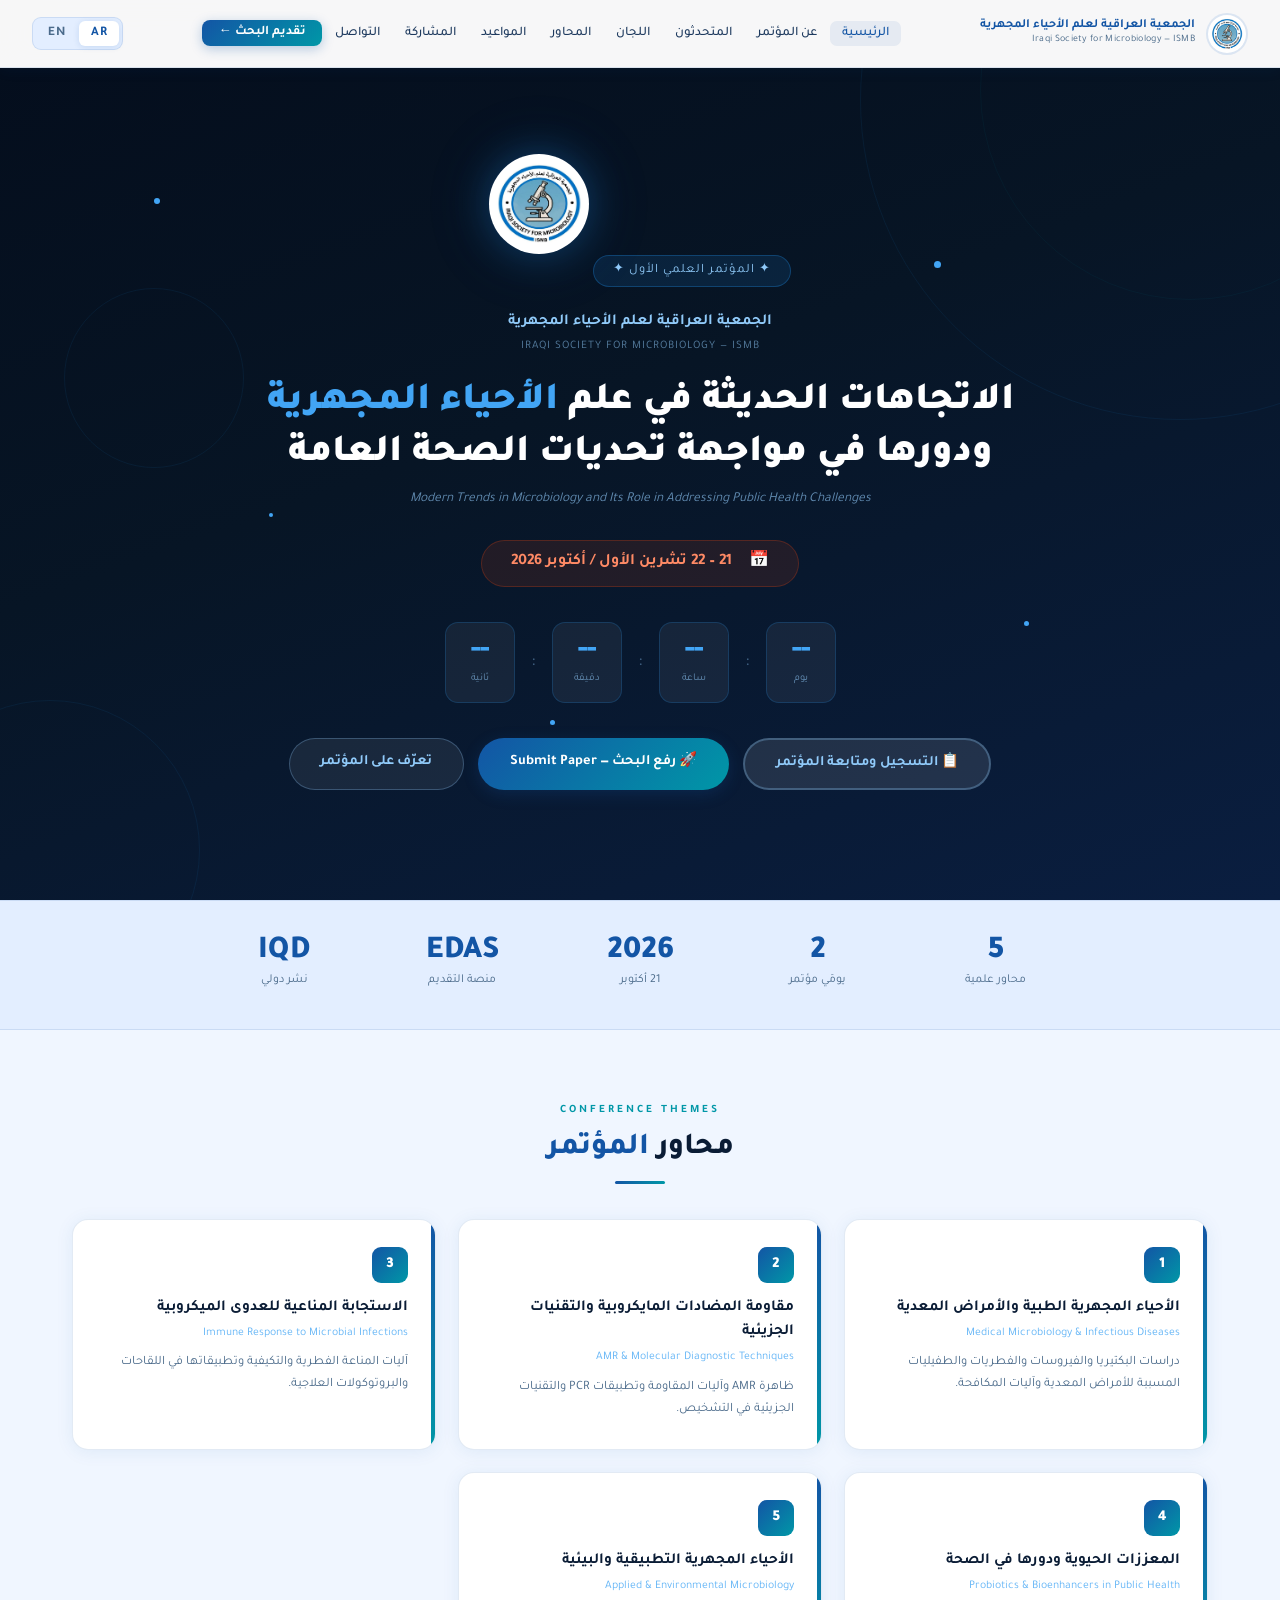
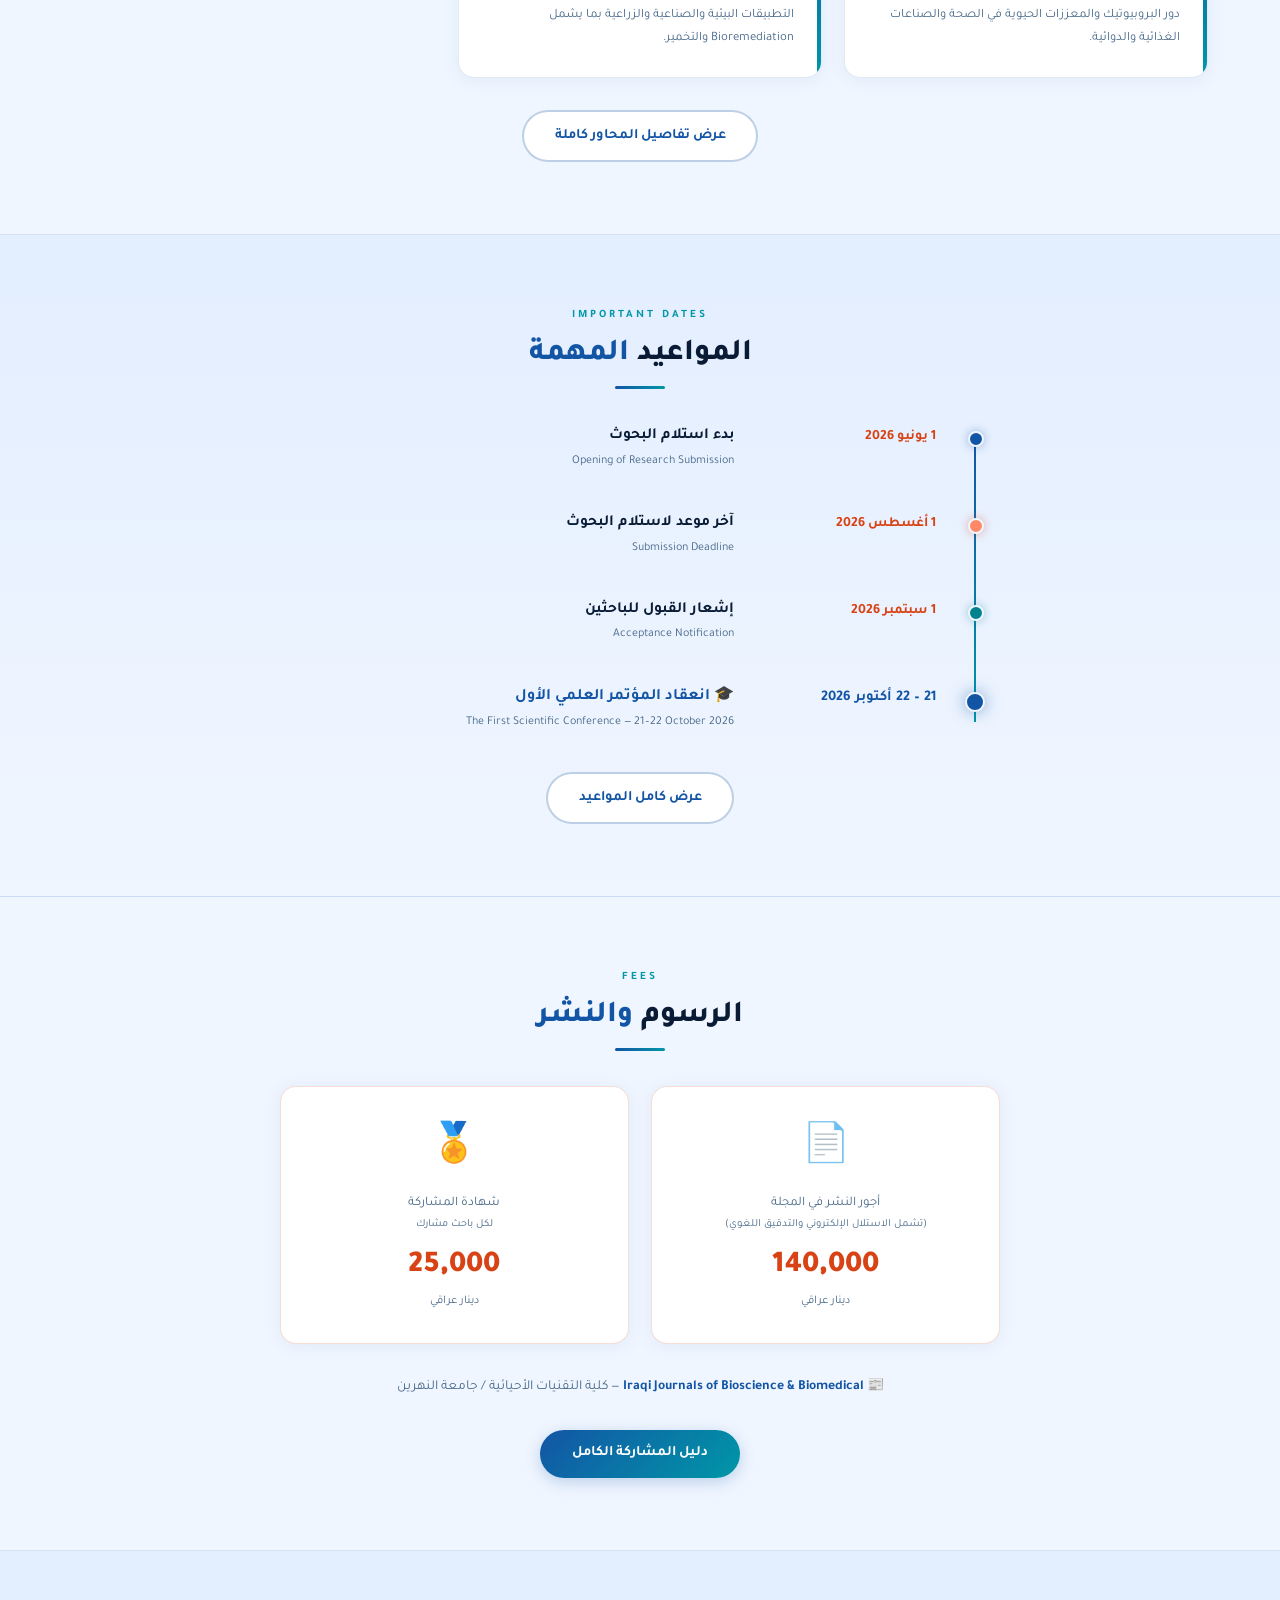
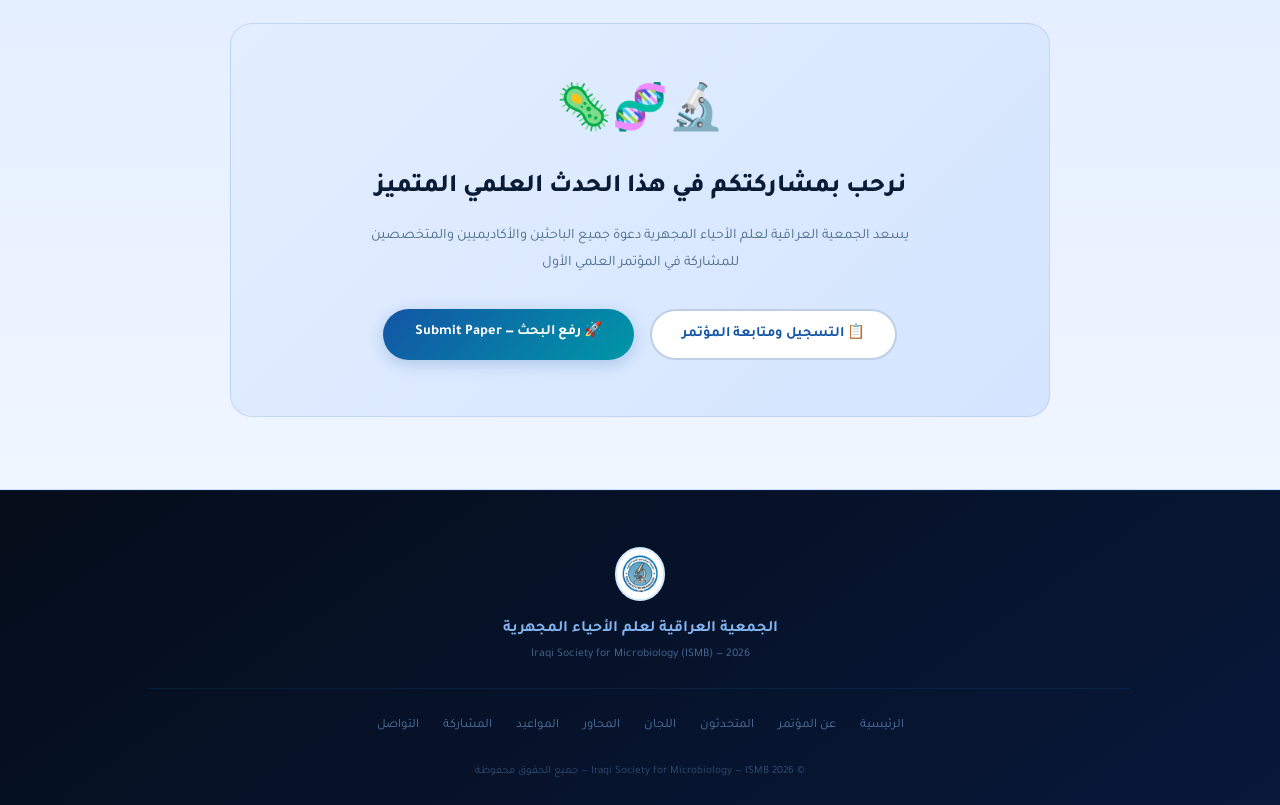
==== index.html @ 81431f64 "Add files via upload" ====
<!DOCTYPE html>
<html dir="rtl" lang="ar">
<head>
<meta charset="UTF-8"><meta name="viewport" content="width=device-width,initial-scale=1.0">
<title><span data-lang="ar">الرئيسية</span><span data-lang="en">Home</span> — ISMB 2026</title>
<link rel="stylesheet" href="assets/styles.css"><style>
.hero{min-height:100vh;position:relative;display:flex;align-items:center;justify-content:center;overflow:hidden;background:linear-gradient(160deg,#040d1c 0%,#071525 45%,#0a1e40 100%);}
.hring{position:absolute;border-radius:50%;border:1px solid rgba(33,150,243,.08);}
.hr1{width:640px;height:640px;top:-220px;right:-220px;}
.hr2{width:420px;height:420px;top:-120px;right:-120px;border-color:rgba(0,151,167,.06);}
.hr3{width:300px;height:300px;bottom:-100px;left:-100px;}
.hr4{width:180px;height:180px;top:32%;left:5%;}
.dp{position:absolute;border-radius:50%;background:#42A5F5;animation:dp 5s ease-in-out infinite;}
@keyframes dp{0%,100%{opacity:.15;transform:scale(1);}50%{opacity:.4;transform:scale(1.5);}}
@keyframes fu{from{opacity:0;transform:translateY(20px);}to{opacity:1;transform:translateY(0);}}
.hc{position:relative;z-index:2;max-width:820px;width:100%;padding:108px 2rem 4rem;text-align:center;}
.hbadge{display:inline-block;background:rgba(33,150,243,.12);border:1px solid rgba(33,150,243,.28);padding:.32rem 1.2rem;border-radius:50px;font-size:.8rem;color:#90CAF9;margin-bottom:1.4rem;animation:fu .8s ease both;letter-spacing:1px;}
.hlogo{width:100px;height:100px;margin:0 auto 1.1rem;border-radius:50%;background:#fff;padding:6px;box-shadow:0 0 40px rgba(33,150,243,.3),0 0 80px rgba(33,150,243,.1);animation:fu .8s ease .1s both;}
.horg{font-size:.96rem;color:#90CAF9;font-weight:600;margin-bottom:.2rem;animation:fu .8s ease .2s both;}
.horg2{font-size:.72rem;color:rgba(144,202,249,.55);letter-spacing:1px;margin-bottom:1.3rem;animation:fu .8s ease .25s both;}
.hslogan{font-size:clamp(1.5rem,3.2vw,2.4rem);font-weight:900;color:#fff;line-height:1.35;margin-bottom:.55rem;animation:fu .8s ease .3s both;}
.hslogan em{color:#42A5F5;font-style:normal;}
.hsloganen{font-size:.85rem;color:rgba(144,202,249,.65);font-style:italic;margin-bottom:1.8rem;animation:fu .8s ease .35s both;}
.hdate{display:inline-flex;align-items:center;gap:9px;background:rgba(216,67,21,.12);border:1px solid rgba(216,67,21,.28);padding:.6rem 1.8rem;border-radius:50px;font-size:1rem;font-weight:700;color:#ff8a65;margin-bottom:2.2rem;animation:fu .8s ease .4s both;}
.cds{display:flex;justify-content:center;gap:1rem;margin-bottom:2.2rem;animation:fu .8s ease .44s both;flex-wrap:wrap;}
.cb{background:rgba(255,255,255,.06);border:1px solid rgba(33,150,243,.2);border-radius:13px;padding:.9rem 1.3rem;min-width:70px;text-align:center;backdrop-filter:blur(8px);}
.cn{font-size:1.9rem;font-weight:900;color:#42A5F5;display:block;line-height:1;}
.cl{font-size:.65rem;color:rgba(144,202,249,.65);display:block;margin-top:3px;}
.csep{display:flex;align-items:center;color:rgba(144,202,249,.4);font-size:1.3rem;padding-top:.1rem;}
.hbtns{display:flex;gap:.9rem;justify-content:center;flex-wrap:wrap;animation:fu .8s ease .5s both;}
.btn-ghost{background:rgba(255,255,255,.07);color:#90CAF9;padding:.78rem 1.9rem;border-radius:50px;border:1.5px solid rgba(144,202,249,.28);text-decoration:none;font-weight:700;font-size:.9rem;transition:all .3s;font-family:"Tajawal",sans-serif;}
.btn-ghost:hover{background:rgba(255,255,255,.13);border-color:#90CAF9;}

.stats-bar{background:var(--bg2);border-top:1.5px solid var(--border);border-bottom:1.5px solid var(--border);padding:2.2rem 2rem;}
.stats-inner{max-width:860px;margin:0 auto;display:grid;grid-template-columns:repeat(auto-fit,minmax(130px,1fr));gap:1.8rem;text-align:center;}
.sn{font-size:2rem;font-weight:900;color:var(--blue);display:block;line-height:1;}
.sl{font-size:.76rem;color:var(--muted);margin-top:.2rem;}

.thcard{background:var(--card);border:1.5px solid var(--border);border-radius:16px;padding:1.7rem;box-shadow:var(--shadow);transition:all .28s;position:relative;overflow:hidden;}
.thcard::before{content:"";position:absolute;top:0;right:0;width:4px;height:100%;background:linear-gradient(180deg,var(--blue),var(--cyan));}
.thcard:hover{transform:translateY(-4px);box-shadow:var(--shadow-h);}
.thnum{width:36px;height:36px;background:linear-gradient(135deg,var(--blue),var(--cyan));border-radius:9px;display:flex;align-items:center;justify-content:center;font-weight:900;color:#fff;font-size:.95rem;margin-bottom:.8rem;}
.thar{font-size:.96rem;font-weight:700;color:var(--text);margin-bottom:.22rem;}
.then{font-size:.73rem;color:var(--sky2);margin-bottom:.6rem;}
.thdesc{font-size:.8rem;color:var(--muted);line-height:1.75;}

.fee-c{background:var(--card);border:1.5px solid rgba(216,67,21,.18);border-radius:16px;padding:2rem;text-align:center;box-shadow:var(--shadow);transition:all .28s;}
.fee-c:hover{transform:translateY(-4px);border-color:var(--goldl);box-shadow:var(--shadow-h);}
.fi{font-size:2.4rem;margin-bottom:.8rem;}
.ft{font-size:.82rem;color:var(--muted);margin-bottom:.5rem;line-height:1.6;}
.fa{font-size:1.9rem;font-weight:900;color:var(--gold);}
.fc{font-size:.73rem;color:var(--muted);}

.cta-box{background:linear-gradient(135deg,var(--bg2),var(--bg3));border:1.5px solid rgba(19,85,165,.14);border-radius:22px;padding:3.5rem 2rem;text-align:center;max-width:820px;margin:0 auto;}
</style>
</head>
<body>
<nav>
  <a href="index.html" class="nav-brand"><img src="assets/logo.png" alt="ISMB">
    <div class="nav-brand-text">
      <div class="t1"><span data-lang="ar">الجمعية العراقية لعلم الأحياء المجهرية</span><span data-lang="en">Iraqi Society for Microbiology</span></div>
      <div class="t2">Iraqi Society for Microbiology — ISMB</div>
    </div>
  </a>
  <ul class="nav-links"><li><a href="index.html" class="active"><span data-lang="ar">الرئيسية</span><span data-lang="en">Home</span></a></li><li><a href="about.html"><span data-lang="ar">عن المؤتمر</span><span data-lang="en">About</span></a></li><li><a href="speakers.html"><span data-lang="ar">المتحدثون</span><span data-lang="en">Speakers</span></a></li><li><a href="committees.html"><span data-lang="ar">اللجان</span><span data-lang="en">Committees</span></a></li><li><a href="themes.html"><span data-lang="ar">المحاور</span><span data-lang="en">Themes</span></a></li><li><a href="dates.html"><span data-lang="ar">المواعيد</span><span data-lang="en">Dates</span></a></li><li><a href="participation.html"><span data-lang="ar">المشاركة</span><span data-lang="en">Participate</span></a></li><li><a href="contact.html"><span data-lang="ar">التواصل</span><span data-lang="en">Contact</span></a></li><li><a href="https://edas.info/N35135" target="_blank" class="nav-cta"><span data-lang="ar">تقديم البحث ←</span><span data-lang="en">Submit Paper ←</span></a></li></ul>
  <div style="display:flex;align-items:center;gap:.7rem;">
    <div class="lang-toggle"><button class="lbtn" data-lang-btn="ar" onclick="setLang('ar')">AR</button><button class="lbtn" data-lang-btn="en" onclick="setLang('en')">EN</button></div>
    <div class="hamburger" onclick="toggleMenu()"><span></span><span></span><span></span></div>
  </div>
</nav>
<div class="mobile-menu" id="mM"><ul><li><a href="index.html"><span data-lang="ar">الرئيسية</span><span data-lang="en">Home</span></a></li><li><a href="about.html"><span data-lang="ar">عن المؤتمر</span><span data-lang="en">About</span></a></li><li><a href="speakers.html"><span data-lang="ar">المتحدثون</span><span data-lang="en">Speakers</span></a></li><li><a href="committees.html"><span data-lang="ar">اللجان</span><span data-lang="en">Committees</span></a></li><li><a href="themes.html"><span data-lang="ar">المحاور</span><span data-lang="en">Themes</span></a></li><li><a href="dates.html"><span data-lang="ar">المواعيد</span><span data-lang="en">Dates</span></a></li><li><a href="participation.html"><span data-lang="ar">المشاركة</span><span data-lang="en">Participate</span></a></li><li><a href="contact.html"><span data-lang="ar">التواصل</span><span data-lang="en">Contact</span></a></li><li><a href="https://edas.info/35135" target="_blank">📋 <span data-lang="ar">التسجيل</span><span data-lang="en">Registration</span></a></li><li><a href="https://edas.info/N35135" target="_blank">🚀 <span data-lang="ar">رفع البحث</span><span data-lang="en">Submit Paper</span></a></li></ul></div>
<div class="page-hero"><div class="ph-rings"><div class="ph-r1"></div><div class="ph-r2"></div></div>
  <div class="ph-content">
    <div class="ph-badge">ISMB 2026 — المؤتمر العلمي الأول</div>
    <h1><span data-lang="ar"><em>المؤتمر العلمي الأول</em></span><span data-lang="en">The <em>First Scientific Conference</em></span></h1>
    <p><span data-lang="ar">الجمعية العراقية لعلم الأحياء المجهرية • 21 – 22 أكتوبر 2026</span><span data-lang="en">Iraqi Society for Microbiology • October 21 – 22, 2026</span></p>
  </div>
</div>
<!-- custom hero override -->
<style>.page-hero{display:none!important;}</style>
<div class="hero">
  <div style="position:absolute;inset:0;pointer-events:none;">
    <div class="hring hr1"></div><div class="hring hr2"></div><div class="hring hr3"></div><div class="hring hr4"></div>
    <div class="dp" style="width:6px;height:6px;top:22%;left:12%;animation-delay:0s"></div>
    <div class="dp" style="width:4px;height:4px;top:57%;left:21%;animation-delay:1.5s"></div>
    <div class="dp" style="width:7px;height:7px;top:29%;left:73%;animation-delay:2.5s"></div>
    <div class="dp" style="width:5px;height:5px;top:69%;left:80%;animation-delay:.8s"></div>
    <div class="dp" style="width:5px;height:5px;top:80%;left:43%;animation-delay:2s"></div>
  </div>
  <div class="hc">
    <div class="hbadge">✦ <span data-lang="ar">المؤتمر العلمي الأول</span><span data-lang="en">The First Scientific Conference</span> ✦</div>
    <img src="assets/logo.png" alt="ISMB" class="hlogo">
    <div class="horg"><span data-lang="ar">الجمعية العراقية لعلم الأحياء المجهرية</span><span data-lang="en">Iraqi Society for Microbiology</span></div>
    <div class="horg2">IRAQI SOCIETY FOR MICROBIOLOGY — ISMB</div>
    <h1 class="hslogan">
      <span data-lang="ar">الاتجاهات الحديثة في علم <em>الأحياء المجهرية</em><br>ودورها في مواجهة تحديات الصحة العامة</span>
      <span data-lang="en">Modern Trends in <em>Microbiology</em><br>and Its Role in Addressing Public Health Challenges</span>
    </h1>
    <div class="hsloganen">
      <span data-lang="ar">Modern Trends in Microbiology and Its Role in Addressing Public Health Challenges</span>
      <span data-lang="en">الاتجاهات الحديثة في علم الأحياء المجهرية ودورها في مواجهة تحديات الصحة العامة</span>
    </div>
    <div class="hdate">📅 &nbsp; <span data-lang="ar">21 – 22 تشرين الأول / أكتوبر 2026</span><span data-lang="en">October 21 – 22, 2026</span></div>
    <div class="cds">
      <div class="cb"><span class="cn" id="cd">--</span><span class="cl" data-lang="ar">يوم</span><span class="cl" data-lang="en">Day</span></div>
      <div class="csep">:</div>
      <div class="cb"><span class="cn" id="ch">--</span><span class="cl" data-lang="ar">ساعة</span><span class="cl" data-lang="en">Hour</span></div>
      <div class="csep">:</div>
      <div class="cb"><span class="cn" id="cm">--</span><span class="cl" data-lang="ar">دقيقة</span><span class="cl" data-lang="en">Min</span></div>
      <div class="csep">:</div>
      <div class="cb"><span class="cn" id="cs">--</span><span class="cl" data-lang="ar">ثانية</span><span class="cl" data-lang="en">Sec</span></div>
    </div>
    <div class="hbtns">
      <a href="https://edas.info/35135" target="_blank" class="btn btn-secondary" style="background:rgba(255,255,255,.1);color:#90CAF9;border-color:rgba(144,202,249,.3);"><span data-lang="ar">📋 التسجيل ومتابعة المؤتمر</span><span data-lang="en">📋 Conference Registration</span></a>
      <a href="https://edas.info/N35135" target="_blank" class="btn btn-primary"><span data-lang="ar">🚀 رفع البحث — Submit Paper</span><span data-lang="en">🚀 Submit Your Paper</span></a>
      <a href="about.html" class="btn-ghost"><span data-lang="ar">تعرّف على المؤتمر</span><span data-lang="en">Learn More</span></a>
    </div>
  </div>
</div>

<!-- STATS -->
<div class="stats-bar">
  <div class="stats-inner">
    <div><span class="sn">5</span><span class="sl"><span data-lang="ar">محاور علمية</span><span data-lang="en">Scientific Themes</span></span></div>
    <div><span class="sn">2</span><span class="sl"><span data-lang="ar">يومَي مؤتمر</span><span data-lang="en">Conference Days</span></span></div>
    <div><span class="sn">2026</span><span class="sl"><span data-lang="ar">21 أكتوبر</span><span data-lang="en">October 21</span></span></div>
    <div><span class="sn">EDAS</span><span class="sl"><span data-lang="ar">منصة التقديم</span><span data-lang="en">Submission Platform</span></span></div>
    <div><span class="sn">IQD</span><span class="sl"><span data-lang="ar">نشر دولي</span><span data-lang="en">International Journal</span></span></div>
  </div>
</div>

<!-- THEMES -->
<div class="section">
  <div class="section-label">CONFERENCE THEMES</div>
  <h2 class="section-title"><span data-lang="ar">محاور <em>المؤتمر</em></span><span data-lang="en">Conference <em>Themes</em></span></h2>
  <div class="section-line"></div>
  <div style="display:grid;grid-template-columns:repeat(auto-fit,minmax(290px,1fr));gap:1.4rem;">
    <div class="thcard"><div class="thnum">1</div><div class="thar">الأحياء المجهرية الطبية والأمراض المعدية</div><div class="then">Medical Microbiology & Infectious Diseases</div><div class="thdesc"><span data-lang="ar">دراسات البكتيريا والفيروسات والفطريات والطفيليات المسببة للأمراض المعدية وآليات المكافحة.</span><span data-lang="en">Studies on bacteria, viruses, fungi, and parasites causing infectious diseases and modern control methods.</span></div></div>
    <div class="thcard"><div class="thnum">2</div><div class="thar">مقاومة المضادات المايكروبية والتقنيات الجزيئية</div><div class="then">AMR & Molecular Diagnostic Techniques</div><div class="thdesc"><span data-lang="ar">ظاهرة AMR وآليات المقاومة وتطبيقات PCR والتقنيات الجزيئية في التشخيص.</span><span data-lang="en">Antimicrobial resistance, PCR applications, next-gen sequencing, and molecular diagnostics.</span></div></div>
    <div class="thcard"><div class="thnum">3</div><div class="thar">الاستجابة المناعية للعدوى الميكروبية</div><div class="then">Immune Response to Microbial Infections</div><div class="thdesc"><span data-lang="ar">آليات المناعة الفطرية والتكيفية وتطبيقاتها في اللقاحات والبروتوكولات العلاجية.</span><span data-lang="en">Innate and adaptive immunity mechanisms and their diagnostic and therapeutic applications.</span></div></div>
    <div class="thcard"><div class="thnum">4</div><div class="thar">المعززات الحيوية ودورها في الصحة</div><div class="then">Probiotics & Bioenhancers in Public Health</div><div class="thdesc"><span data-lang="ar">دور البروبيوتيك والمعززات الحيوية في الصحة والصناعات الغذائية والدوائية.</span><span data-lang="en">Role of probiotics and bioenhancers in human health, food and pharmaceutical industries.</span></div></div>
    <div class="thcard"><div class="thnum">5</div><div class="thar">الأحياء المجهرية التطبيقية والبيئية</div><div class="then">Applied & Environmental Microbiology</div><div class="thdesc"><span data-lang="ar">التطبيقات البيئية والصناعية والزراعية بما يشمل Bioremediation والتخمير.</span><span data-lang="en">Environmental, industrial, and agricultural applications including bioremediation and fermentation.</span></div></div>
  </div>
  <div style="text-align:center;margin-top:2rem;"><a href="themes.html" class="btn btn-secondary"><span data-lang="ar">عرض تفاصيل المحاور كاملة</span><span data-lang="en">View Full Themes</span></a></div>
</div>

<!-- DATES -->
<div class="bg-alt" style="padding:4.5rem 2rem;">
  <div style="max-width:1200px;margin:0 auto;">
    <div class="section-label">IMPORTANT DATES</div>
    <h2 class="section-title"><span data-lang="ar">المواعيد <em>المهمة</em></span><span data-lang="en">Important <em>Dates</em></span></h2>
    <div class="section-line"></div>
    <div class="tl">
      <div class="ti"><div class="tdot" style="background:var(--blue);box-shadow:0 0 10px rgba(19,85,165,.4);"></div><div class="tdate"><span data-lang="ar">1 يونيو 2026</span><span data-lang="en">June 1, 2026</span></div><div><div class="ttitle"><span data-lang="ar">بدء استلام البحوث</span><span data-lang="en">Submission Opens</span></div><div class="tsub">Opening of Research Submission</div></div></div>
      <div class="ti"><div class="tdot" style="background:var(--goldl);box-shadow:0 0 10px rgba(216,67,21,.4);"></div><div class="tdate"><span data-lang="ar">1 أغسطس 2026</span><span data-lang="en">August 1, 2026</span></div><div><div class="ttitle"><span data-lang="ar">آخر موعد لاستلام البحوث</span><span data-lang="en">Submission Deadline</span></div><div class="tsub">Submission Deadline</div></div></div>
      <div class="ti"><div class="tdot" style="background:var(--teal);box-shadow:0 0 10px rgba(0,131,143,.4);"></div><div class="tdate"><span data-lang="ar">1 سبتمبر 2026</span><span data-lang="en">September 1, 2026</span></div><div><div class="ttitle"><span data-lang="ar">إشعار القبول للباحثين</span><span data-lang="en">Acceptance Notification</span></div><div class="tsub">Acceptance Notification</div></div></div>
      <div class="ti"><div class="tdot" style="background:var(--blue);box-shadow:0 0 16px rgba(19,85,165,.5);width:20px;height:20px;right:15px;"></div><div class="tdate" style="color:var(--blue);font-size:.92rem;"><span data-lang="ar">21 – 22 أكتوبر 2026</span><span data-lang="en">Oct 21 – 22, 2026</span></div><div><div class="ttitle" style="color:var(--blue);font-size:1rem;">🎓 <span data-lang="ar">انعقاد المؤتمر العلمي الأول</span><span data-lang="en">The First Scientific Conference</span></div><div class="tsub">The First Scientific Conference — 21–22 October 2026</div></div></div>
    </div>
    <div style="text-align:center;margin-top:2rem;"><a href="dates.html" class="btn btn-secondary"><span data-lang="ar">عرض كامل المواعيد</span><span data-lang="en">View Full Schedule</span></a></div>
  </div>
</div>

<!-- FEES -->
<div class="section">
  <div class="section-label">FEES</div>
  <h2 class="section-title"><span data-lang="ar">الرسوم <em>والنشر</em></span><span data-lang="en">Fees & <em>Publication</em></span></h2>
  <div class="section-line"></div>
  <div style="display:grid;grid-template-columns:repeat(auto-fit,minmax(240px,1fr));gap:1.4rem;max-width:720px;margin:0 auto 2rem;">
    <div class="fee-c"><div class="fi">📄</div><div class="ft"><span data-lang="ar">أجور النشر في المجلة<br><small>(تشمل الاستلال الإلكتروني والتدقيق اللغوي)</small></span><span data-lang="en">Journal Publication Fee<br><small>(includes plagiarism check & language editing)</small></span></div><div class="fa">140,000</div><div class="fc"><span data-lang="ar">دينار عراقي</span><span data-lang="en">Iraqi Dinar</span></div></div>
    <div class="fee-c"><div class="fi">🏅</div><div class="ft"><span data-lang="ar">شهادة المشاركة<br><small>لكل باحث مشارك</small></span><span data-lang="en">Participation Certificate<br><small>per researcher</small></span></div><div class="fa">25,000</div><div class="fc"><span data-lang="ar">دينار عراقي</span><span data-lang="en">Iraqi Dinar</span></div></div>
  </div>
  <div style="text-align:center;color:var(--muted);font-size:.86rem;margin-bottom:2rem;">📰 <strong style="color:var(--blue);">Iraqi Journals of Bioscience &amp; Biomedical</strong> — <span data-lang="ar">كلية التقنيات الأحيائية / جامعة النهرين</span><span data-lang="en">Faculty of Biotechnology / Al-Nahrain University</span></div>
  <div style="text-align:center;"><a href="participation.html" class="btn btn-primary"><span data-lang="ar">دليل المشاركة الكامل</span><span data-lang="en">Full Participation Guide</span></a></div>
</div>

<!-- CTA -->
<div class="bg-alt" style="padding:4.5rem 2rem;">
  <div class="cta-box">
    <div style="font-size:2.8rem;margin-bottom:1rem;">🔬🧬🦠</div>
    <h2 style="font-size:1.6rem;font-weight:800;color:var(--text);margin-bottom:.9rem;"><span data-lang="ar">نرحب بمشاركتكم في هذا الحدث العلمي المتميز</span><span data-lang="en">Welcome to Join This Distinguished Scientific Event</span></h2>
    <p style="color:var(--muted);max-width:560px;margin:0 auto 2rem;line-height:1.85;font-size:.9rem;"><span data-lang="ar">يسعد الجمعية العراقية لعلم الأحياء المجهرية دعوة جميع الباحثين والأكاديميين والمتخصصين للمشاركة في المؤتمر العلمي الأول</span><span data-lang="en">The Iraqi Society for Microbiology warmly invites all researchers, academics, and specialists to participate in the First Scientific Conference</span></p>
    <div style="display:flex;gap:1rem;justify-content:center;flex-wrap:wrap;">
      <a href="https://edas.info/35135" target="_blank" class="btn btn-secondary"><span data-lang="ar">📋 التسجيل ومتابعة المؤتمر</span><span data-lang="en">📋 Conference Registration</span></a>
      <a href="https://edas.info/N35135" target="_blank" class="btn btn-primary"><span data-lang="ar">🚀 رفع البحث — Submit Paper</span><span data-lang="en">🚀 Submit Your Paper</span></a>
    </div>
  </div>
</div>
<script>
function tick(){
  var t=new Date('2026-10-21T08:00:00')-new Date();
  if(t<=0){return;}
  var p=function(n){return String(Math.floor(n)).padStart(2,'0');};
  document.getElementById('cd').textContent=p(t/864e5);
  document.getElementById('ch').textContent=p((t%864e5)/36e5);
  document.getElementById('cm').textContent=p((t%36e5)/6e4);
  document.getElementById('cs').textContent=p((t%6e4)/1e3);
}
tick();setInterval(tick,1000);
</script>
<footer><div class="footer-inner">
  <div class="footer-logo"><img src="assets/logo.png" alt="ISMB"></div>
  <div class="footer-name"><span data-lang="ar">الجمعية العراقية لعلم الأحياء المجهرية</span><span data-lang="en">Iraqi Society for Microbiology</span></div>
  <div class="footer-sub">Iraqi Society for Microbiology (ISMB) — 2026</div>
  <div class="footer-divider"></div>
  <ul class="footer-links">
    <li><a href="index.html"><span data-lang="ar">الرئيسية</span><span data-lang="en">Home</span></a></li>
    <li><a href="about.html"><span data-lang="ar">عن المؤتمر</span><span data-lang="en">About</span></a></li>
    <li><a href="speakers.html"><span data-lang="ar">المتحدثون</span><span data-lang="en">Speakers</span></a></li>
    <li><a href="committees.html"><span data-lang="ar">اللجان</span><span data-lang="en">Committees</span></a></li>
    <li><a href="themes.html"><span data-lang="ar">المحاور</span><span data-lang="en">Themes</span></a></li>
    <li><a href="dates.html"><span data-lang="ar">المواعيد</span><span data-lang="en">Dates</span></a></li>
    <li><a href="participation.html"><span data-lang="ar">المشاركة</span><span data-lang="en">Participate</span></a></li>
    <li><a href="contact.html"><span data-lang="ar">التواصل</span><span data-lang="en">Contact</span></a></li>
  </ul>
  <div class="footer-copy">© Iraqi Society for Microbiology — ISMB 2026 — <span data-lang="ar">جميع الحقوق محفوظة</span><span data-lang="en">All Rights Reserved</span></div>
</div></footer>
<script src="assets/lang.js"></script>
<script>function toggleMenu(){document.getElementById("mM").classList.toggle("open");}</script>
</body>
</html>
---- assets/styles.css ----
@import url('https://fonts.googleapis.com/css2?family=Tajawal:wght@300;400;500;700;800;900&display=swap');

/* ── RESET ── */
*{margin:0;padding:0;box-sizing:border-box;}
:root{
  /* Colors */
  --bg:#f0f6ff;
  --bg2:#e3eeff;
  --bg3:#d4e5ff;
  --card:#ffffff;
  --blue:#1355a5;
  --blue2:#1976D2;
  --sky:#2196F3;
  --sky2:#64B5F6;
  --cyan:#0097A7;
  --teal:#00838f;
  --gold:#d84315;
  --goldl:#ff8a65;
  --text:#0a1c35;
  --text2:#1e3a5f;
  --muted:#4a6a8a;
  --border:rgba(19,85,165,0.12);
  --shadow:0 2px 18px rgba(19,85,165,0.08);
  --shadow-h:0 8px 32px rgba(19,85,165,0.16);
  --green:#1b5e20;
}
body{
  font-family:'Tajawal',sans-serif;
  background:var(--bg);
  color:var(--text);
  direction:rtl;
  font-size:16px;
  line-height:1.6;
}

/* ── LANG TOGGLE ── */
.lang-toggle{display:flex;gap:2px;background:var(--bg2);border:1.5px solid var(--border);border-radius:9px;padding:3px;}
.lbtn{background:transparent;border:none;cursor:pointer;padding:.28rem .75rem;border-radius:6px;font-family:'Tajawal',sans-serif;font-size:.82rem;font-weight:700;color:var(--muted);transition:all .2s;letter-spacing:.5px;}
.lbtn:hover{color:var(--blue);}
.lbtn-on{background:var(--card);color:var(--blue);box-shadow:0 1px 6px rgba(19,85,165,.14);}

/* ── NAV ── */
nav{
  position:fixed;top:0;width:100%;z-index:999;
  background:rgba(255,255,255,.97);
  backdrop-filter:blur(14px);
  border-bottom:1.5px solid var(--border);
  box-shadow:0 2px 14px rgba(19,85,165,.07);
  padding:0 2rem;height:68px;
  display:flex;align-items:center;justify-content:space-between;
  gap:1rem;
}
.nav-brand{display:flex;align-items:center;gap:11px;text-decoration:none;flex-shrink:0;}
.nav-brand img{height:42px;width:42px;border-radius:50%;object-fit:contain;background:#fff;padding:2px;border:2px solid rgba(19,85,165,.15);}
.nav-brand-text .t1{font-size:.78rem;font-weight:700;color:var(--blue);line-height:1.2;}
.nav-brand-text .t2{font-size:.62rem;color:var(--muted);letter-spacing:.3px;}
.nav-links{display:flex;gap:1px;list-style:none;align-items:center;flex-wrap:nowrap;}
.nav-links a{
  text-decoration:none;color:var(--text2);font-size:.82rem;font-weight:500;
  padding:.38rem .75rem;border-radius:7px;transition:all .22s;white-space:nowrap;
}
.nav-links a:hover,.nav-links a.active{color:var(--blue);background:rgba(19,85,165,.08);}
.nav-cta{
  background:linear-gradient(135deg,var(--blue),var(--cyan))!important;
  color:#fff!important;font-weight:700!important;
  padding:.4rem 1rem!important;border-radius:8px!important;
  box-shadow:0 3px 12px rgba(19,85,165,.28)!important;
}
.nav-cta:hover{opacity:.9;transform:translateY(-1px);}

/* Hamburger */
.hamburger{display:none;flex-direction:column;gap:5px;cursor:pointer;padding:5px;}
.hamburger span{width:23px;height:2px;background:var(--blue);border-radius:2px;transition:.3s;}
.mobile-menu{
  display:none;position:fixed;top:68px;left:0;right:0;z-index:998;
  background:rgba(255,255,255,.99);border-bottom:1.5px solid var(--border);
  padding:1rem 1.5rem;box-shadow:0 8px 24px rgba(19,85,165,.1);
}
.mobile-menu.open{display:block;}
.mobile-menu ul{list-style:none;}
.mobile-menu ul li a{
  display:block;padding:.65rem 0;color:var(--text2);text-decoration:none;
  font-size:.92rem;font-weight:500;border-bottom:1px solid rgba(19,85,165,.07);
  transition:color .2s;
}
.mobile-menu ul li a:hover{color:var(--blue);}

/* ── PAGE HERO ── */
.page-hero{
  background:linear-gradient(145deg,#060f1e 0%,#0a1e3a 50%,#0d2548 100%);
  padding:110px 2rem 55px;
  text-align:center;position:relative;overflow:hidden;
  border-bottom:1px solid rgba(33,150,243,.12);
}
.ph-rings{position:absolute;inset:0;pointer-events:none;}
.ph-r1{position:absolute;top:-160px;right:-160px;width:420px;height:420px;border-radius:50%;border:1px solid rgba(33,150,243,.09);}
.ph-r2{position:absolute;bottom:-80px;left:-80px;width:260px;height:260px;border-radius:50%;border:1px solid rgba(0,151,167,.07);}
.ph-content{position:relative;z-index:2;}
.ph-badge{
  display:inline-block;background:rgba(33,150,243,.13);
  border:1px solid rgba(33,150,243,.3);
  padding:.3rem 1.2rem;border-radius:50px;
  font-size:.73rem;color:#90CAF9;letter-spacing:2px;
  text-transform:uppercase;margin-bottom:1.2rem;
}
.page-hero h1{font-size:clamp(1.4rem,3vw,2.1rem);font-weight:800;color:#fff;margin-bottom:.6rem;line-height:1.3;}
.page-hero h1 em{color:#42A5F5;font-style:normal;}
.page-hero p{font-size:.88rem;color:#90CAF9;max-width:580px;margin:0 auto;}

/* ── LAYOUT ── */
.section{padding:4.5rem 2rem;max-width:1200px;margin:0 auto;}
.bg-alt{background:linear-gradient(180deg,var(--bg2) 0%,var(--bg) 100%);border-top:1.5px solid var(--border);border-bottom:1.5px solid var(--border);}
.bg-dark{background:linear-gradient(135deg,#060f1e,#0a1e3a);color:#fff;}

/* ── SECTION TITLES ── */
.section-label{text-align:center;font-size:.7rem;letter-spacing:3px;color:var(--cyan);text-transform:uppercase;margin-bottom:.35rem;font-weight:600;}
.section-title{text-align:center;font-size:clamp(1.3rem,2.5vw,1.9rem);font-weight:800;color:var(--text);margin-bottom:.4rem;}
.section-title em{color:var(--blue);font-style:normal;}
.section-line{width:50px;height:3px;background:linear-gradient(90deg,var(--blue),var(--cyan));margin:.4rem auto 2.2rem;border-radius:2px;}

/* ── BUTTONS ── */
.btn{
  display:inline-block;text-decoration:none;
  font-family:'Tajawal',sans-serif;font-weight:700;
  border-radius:50px;transition:all .28s;cursor:pointer;border:none;
  font-size:.9rem;
}
.btn-primary{
  background:linear-gradient(135deg,var(--blue),var(--cyan));
  color:#fff;padding:.8rem 2rem;
  box-shadow:0 4px 16px rgba(19,85,165,.24);
}
.btn-primary:hover{transform:translateY(-2px);box-shadow:0 8px 26px rgba(19,85,165,.38);}
.btn-secondary{
  background:var(--card);color:var(--blue);
  padding:.78rem 1.9rem;border:2px solid rgba(19,85,165,.28);
}
.btn-secondary:hover{background:rgba(19,85,165,.06);border-color:var(--blue);}
.btn-white{background:#fff;color:var(--blue);padding:.78rem 1.9rem;border:2px solid rgba(255,255,255,.4);}
.btn-white:hover{background:rgba(255,255,255,.9);}

/* ── CARDS ── */
.card{
  background:var(--card);border:1.5px solid var(--border);
  border-radius:16px;padding:1.8rem;
  box-shadow:var(--shadow);transition:all .28s;
}
.card:hover{transform:translateY(-4px);box-shadow:var(--shadow-h);}

/* ── COMMITTEE STYLES ── */
.cmte-section{margin-bottom:3rem;}
.cmte-header{
  border-radius:14px 14px 0 0;padding:1.1rem 1.6rem;
  display:flex;align-items:center;gap:.8rem;color:#fff;
}
.cmte-header h3{font-size:1rem;font-weight:700;margin:0;}
.cmte-count{background:rgba(255,255,255,.22);border-radius:20px;padding:.13rem .65rem;font-size:.76rem;font-weight:700;}
.cmte-body{
  background:var(--card);border:1.5px solid var(--border);border-top:none;
  border-radius:0 0 14px 14px;padding:1.4rem;box-shadow:var(--shadow);
}
.cmte-grid{display:grid;grid-template-columns:repeat(auto-fill,minmax(255px,1fr));gap:.9rem;}
.cmte-card{
  background:var(--bg);border:1.5px solid var(--border);
  border-radius:12px;padding:1rem 1.2rem;transition:all .2s;
}
.cmte-card:hover{background:var(--bg2);border-color:rgba(19,85,165,.22);transform:translateY(-2px);}
.cmte-num{font-size:.7rem;color:var(--muted);margin-bottom:.2rem;font-weight:600;}
.cmte-name{font-size:.88rem;font-weight:700;color:var(--text);margin-bottom:.18rem;line-height:1.35;}
.cmte-role{font-size:.75rem;color:var(--blue);font-weight:600;margin-bottom:.12rem;}
.cmte-uni{font-size:.74rem;color:var(--muted);line-height:1.4;}
.cmte-flag{margin-left:.3rem;}

/* Chair */
.chair-card{
  background:linear-gradient(135deg,var(--bg2),var(--bg3));
  border:2px solid rgba(19,85,165,.18);border-radius:20px;
  padding:2.5rem;text-align:center;max-width:580px;margin:0 auto 3rem;
  box-shadow:var(--shadow-h);
}

/* ── SPEAKER CARDS ── */
.spk-grid{display:grid;grid-template-columns:repeat(auto-fill,minmax(270px,1fr));gap:1.4rem;}
.spk-card{
  background:var(--card);border:1.5px solid var(--border);
  border-radius:18px;padding:2rem;text-align:center;
  box-shadow:var(--shadow);transition:all .3s;
}
.spk-card:hover{transform:translateY(-5px);box-shadow:var(--shadow-h);border-color:rgba(19,85,165,.22);}
.spk-av{
  width:76px;height:76px;border-radius:50%;
  background:linear-gradient(135deg,var(--blue),var(--cyan));
  display:flex;align-items:center;justify-content:center;
  font-size:1.9rem;margin:0 auto 1rem;color:#fff;
  box-shadow:0 4px 14px rgba(19,85,165,.22);
}
.spk-name{font-size:.98rem;font-weight:800;color:var(--text);margin-bottom:.3rem;}
.spk-uni{font-size:.8rem;color:var(--muted);margin-bottom:.5rem;line-height:1.5;}
.spk-flag{
  display:inline-flex;align-items:center;gap:.4rem;
  background:var(--bg2);border:1px solid var(--border);
  border-radius:20px;padding:.22rem .8rem;font-size:.74rem;color:var(--blue);font-weight:600;
}

/* ── FOOTER ── */
footer{
  background:linear-gradient(145deg,#050d1a,#08183a);
  border-top:1.5px solid rgba(33,150,243,.1);
  padding:3.5rem 2rem 1.5rem;
  text-align:center;
}
.footer-inner{max-width:980px;margin:0 auto;}
.footer-logo{display:flex;align-items:center;justify-content:center;gap:12px;margin-bottom:1rem;}
.footer-logo img{height:54px;border-radius:50%;background:#fff;padding:4px;border:2px solid rgba(33,150,243,.2);}
.footer-name{font-size:1rem;font-weight:700;color:#82b4f0;margin-bottom:.15rem;}
.footer-sub{font-size:.73rem;color:rgba(130,180,240,.55);margin-bottom:1.5rem;}
.footer-links{display:flex;justify-content:center;gap:1.5rem;list-style:none;flex-wrap:wrap;margin-bottom:1.5rem;}
.footer-links a{color:rgba(130,180,240,.6);text-decoration:none;font-size:.8rem;transition:color .2s;}
.footer-links a:hover{color:#82b4f0;}
.footer-divider{height:1px;background:rgba(33,150,243,.1);margin-bottom:1.5rem;}
.footer-copy{font-size:.7rem;color:rgba(130,180,240,.35);}

/* ── TAGS ── */
.tag{
  background:var(--bg2);border:1.5px solid var(--border);
  border-radius:50px;padding:.22rem .85rem;
  font-size:.73rem;color:var(--blue);display:inline-block;margin:.18rem;
  font-weight:600;
}

/* ── FORM STYLES ── */
.fg{margin-bottom:1.1rem;}
.fg label{display:block;font-size:.8rem;color:var(--text2);margin-bottom:.35rem;font-weight:600;}
.fg input,.fg textarea,.fg select{
  width:100%;background:#f5f9ff;
  border:1.5px solid var(--border);border-radius:10px;
  padding:.78rem 1rem;color:var(--text);font-family:'Tajawal',sans-serif;font-size:.88rem;
  transition:border-color .22s,box-shadow .22s;outline:none;direction:rtl;
}
.fg input:focus,.fg textarea:focus,.fg select:focus{
  border-color:var(--blue);background:#fff;
  box-shadow:0 0 0 3px rgba(19,85,165,.1);
}
.fg textarea{height:115px;resize:vertical;}

/* ── TIMELINE ── */
.tl{max-width:720px;margin:0 auto;position:relative;}
.tl::before{content:'';position:absolute;right:24px;top:10px;bottom:10px;width:2px;background:linear-gradient(180deg,var(--blue),var(--cyan));}
.ti{display:flex;gap:2rem;margin-bottom:2.5rem;padding-right:64px;position:relative;}
.tdot{position:absolute;right:16px;top:7px;width:16px;height:16px;border-radius:50%;border:2.5px solid var(--bg);}
.tdate{min-width:170px;font-size:.88rem;font-weight:700;color:var(--gold);padding-top:2px;}
.ttitle{font-size:.97rem;font-weight:700;color:var(--text);margin-bottom:.18rem;}
.tsub{font-size:.75rem;color:var(--muted);}

/* ── RESPONSIVE ── */
@media(max-width:900px){
  .nav-links{display:none;}
  .hamburger{display:flex;}
  nav{padding:0 1rem;}
  .section{padding:3rem 1rem;}
}
@media(max-width:480px){
  .cmte-grid{grid-template-columns:1fr;}
  .spk-grid{grid-template-columns:1fr;}
}
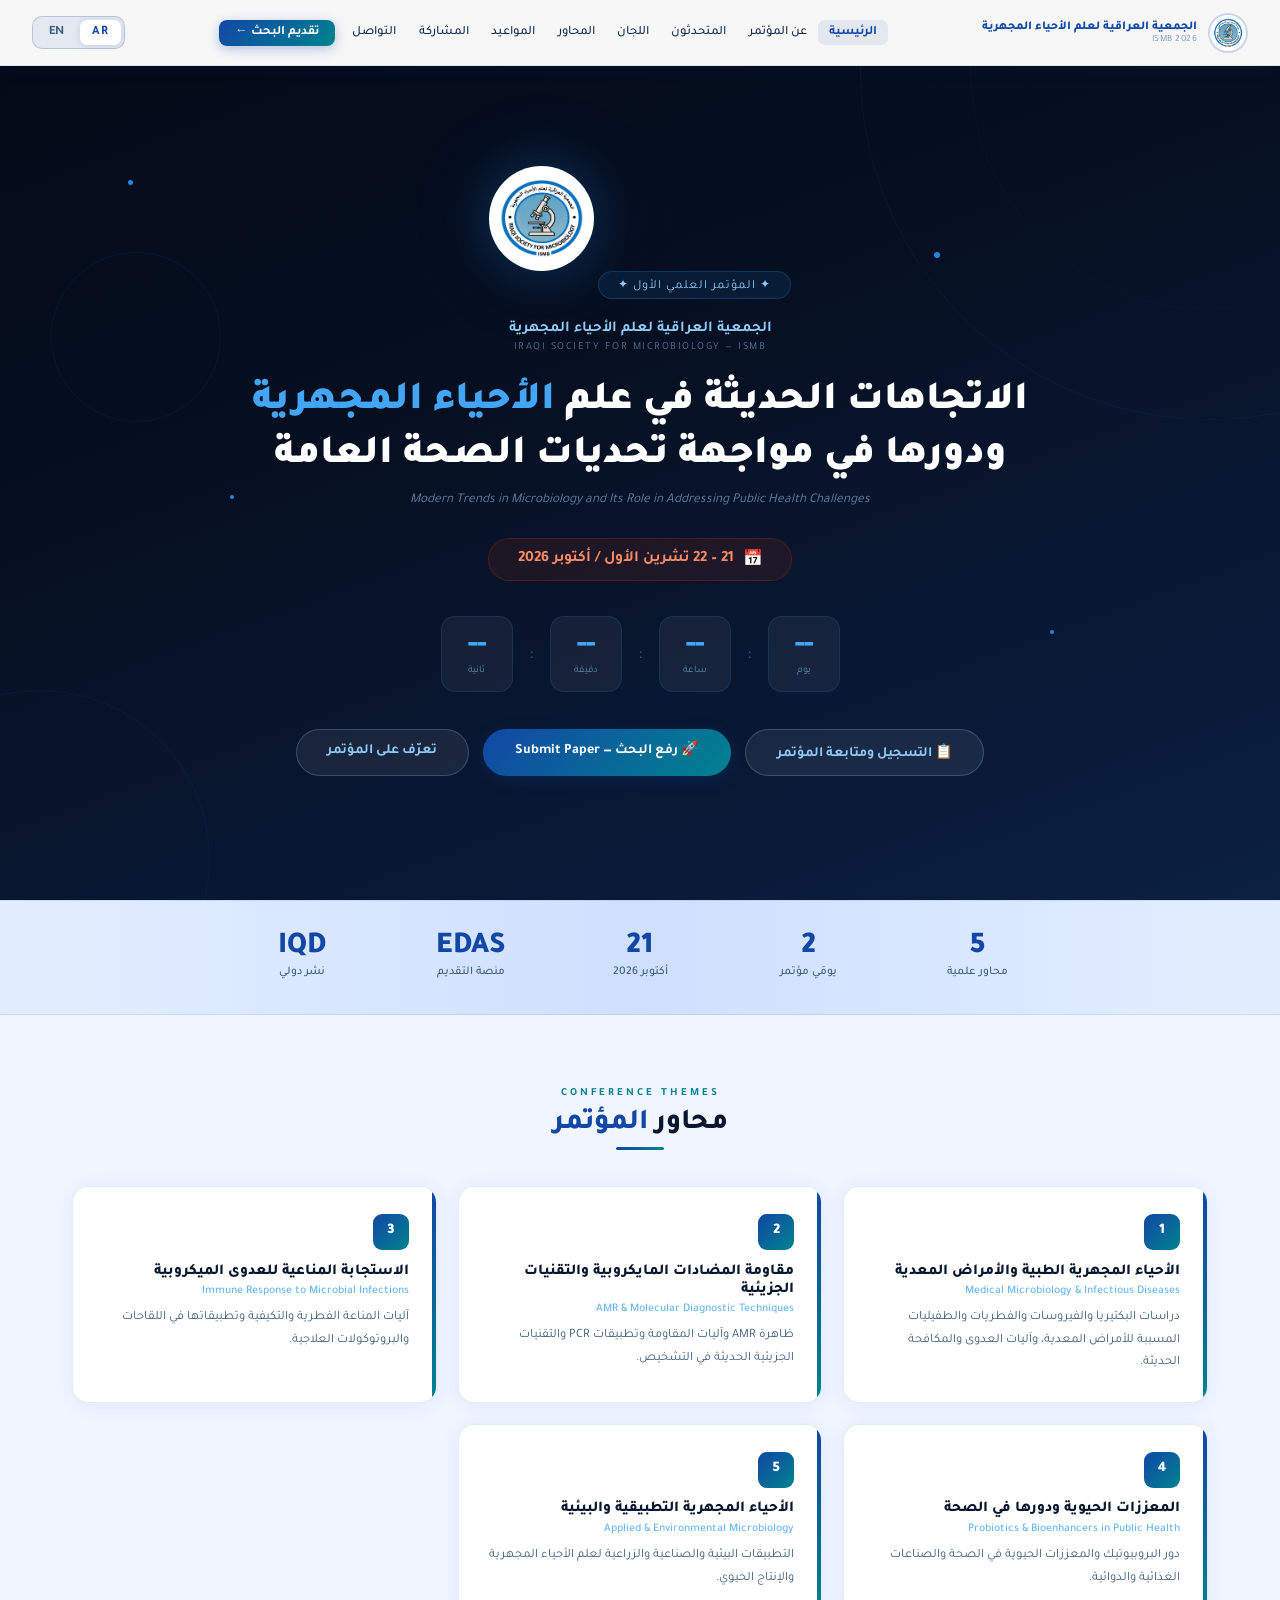
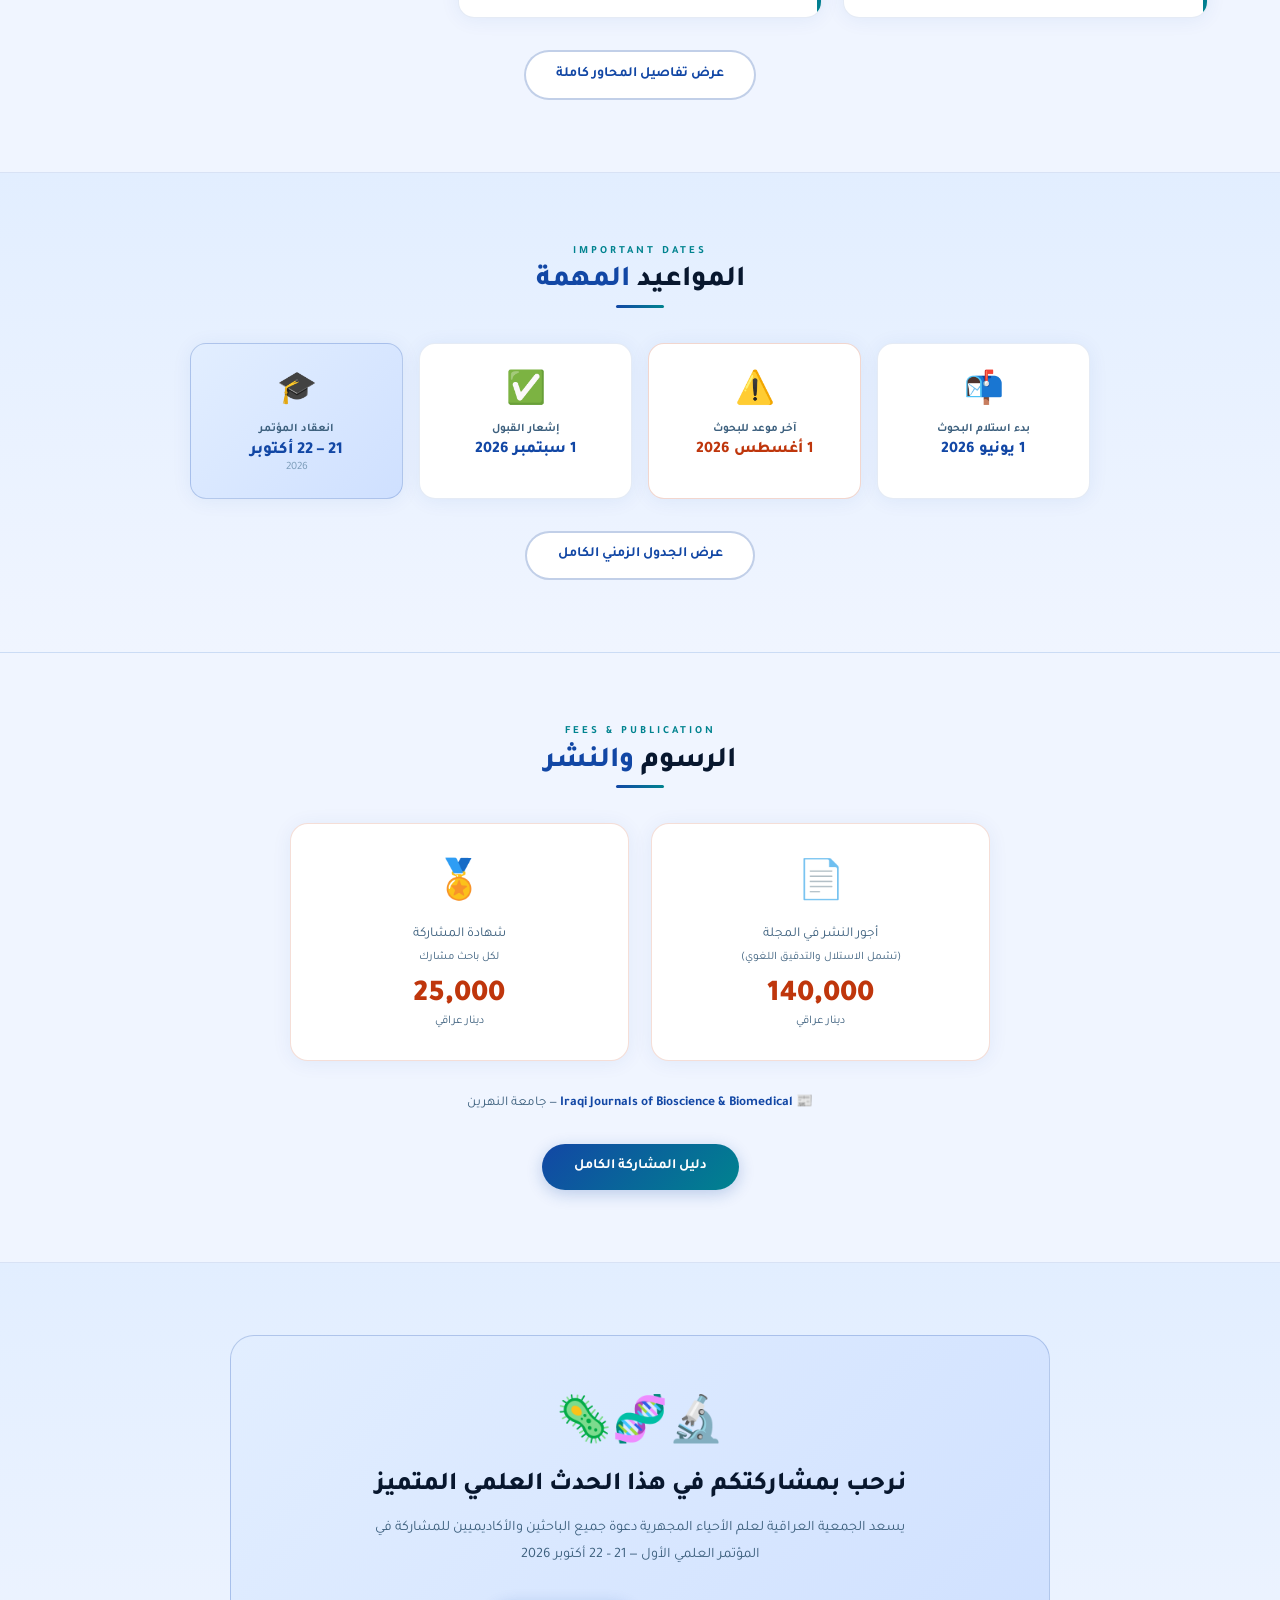
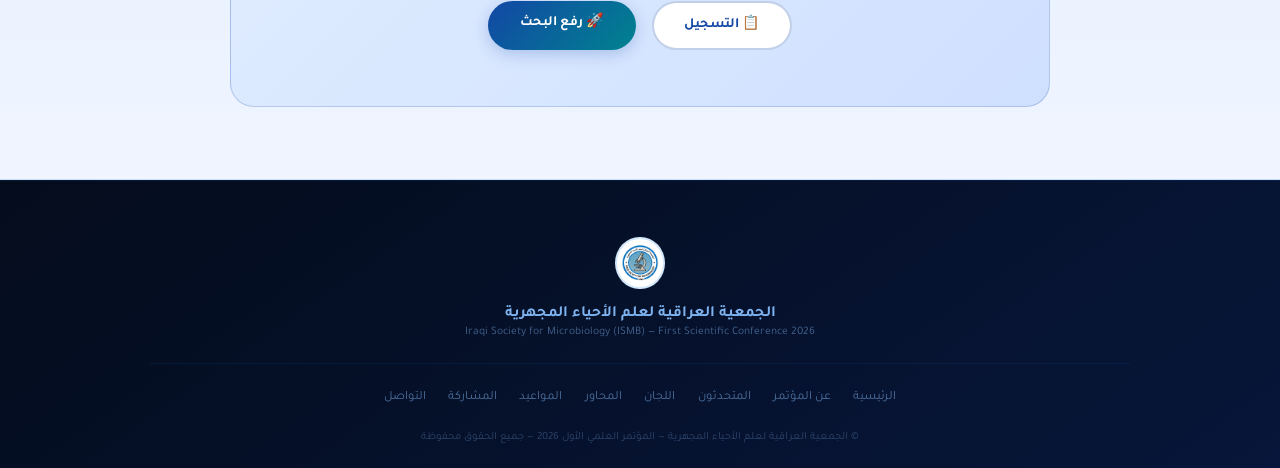
==== commit 83afc72a: "Add files via upload" ====
--- a/index.html
+++ b/index.html
@@ -2,90 +2,62 @@
 <html dir="rtl" lang="ar">
 <head>
 <meta charset="UTF-8"><meta name="viewport" content="width=device-width,initial-scale=1.0">
-<title><span data-lang="ar">الرئيسية</span><span data-lang="en">Home</span> — ISMB 2026</title>
-<link rel="stylesheet" href="assets/styles.css"><style>
-.hero{min-height:100vh;position:relative;display:flex;align-items:center;justify-content:center;overflow:hidden;background:linear-gradient(160deg,#040d1c 0%,#071525 45%,#0a1e40 100%);}
-.hring{position:absolute;border-radius:50%;border:1px solid rgba(33,150,243,.08);}
-.hr1{width:640px;height:640px;top:-220px;right:-220px;}
-.hr2{width:420px;height:420px;top:-120px;right:-120px;border-color:rgba(0,151,167,.06);}
-.hr3{width:300px;height:300px;bottom:-100px;left:-100px;}
-.hr4{width:180px;height:180px;top:32%;left:5%;}
-.dp{position:absolute;border-radius:50%;background:#42A5F5;animation:dp 5s ease-in-out infinite;}
-@keyframes dp{0%,100%{opacity:.15;transform:scale(1);}50%{opacity:.4;transform:scale(1.5);}}
-@keyframes fu{from{opacity:0;transform:translateY(20px);}to{opacity:1;transform:translateY(0);}}
-.hc{position:relative;z-index:2;max-width:820px;width:100%;padding:108px 2rem 4rem;text-align:center;}
-.hbadge{display:inline-block;background:rgba(33,150,243,.12);border:1px solid rgba(33,150,243,.28);padding:.32rem 1.2rem;border-radius:50px;font-size:.8rem;color:#90CAF9;margin-bottom:1.4rem;animation:fu .8s ease both;letter-spacing:1px;}
-.hlogo{width:100px;height:100px;margin:0 auto 1.1rem;border-radius:50%;background:#fff;padding:6px;box-shadow:0 0 40px rgba(33,150,243,.3),0 0 80px rgba(33,150,243,.1);animation:fu .8s ease .1s both;}
-.horg{font-size:.96rem;color:#90CAF9;font-weight:600;margin-bottom:.2rem;animation:fu .8s ease .2s both;}
-.horg2{font-size:.72rem;color:rgba(144,202,249,.55);letter-spacing:1px;margin-bottom:1.3rem;animation:fu .8s ease .25s both;}
-.hslogan{font-size:clamp(1.5rem,3.2vw,2.4rem);font-weight:900;color:#fff;line-height:1.35;margin-bottom:.55rem;animation:fu .8s ease .3s both;}
+<title>الرئيسية — المؤتمر العلمي الأول للجمعية العراقية لعلم الأحياء المجهرية</title>
+<link rel="stylesheet" href="assets/styles.css">
+<style>
+.hero{min-height:100vh;position:relative;display:flex;align-items:center;justify-content:center;overflow:hidden;background:linear-gradient(160deg,#030b18 0%,#060f20 40%,#091a38 80%,#0c2040 100%);}
+.hr{position:absolute;border-radius:50%;border:1px solid rgba(30,136,229,.07);}
+.hr1{width:700px;height:700px;top:-280px;right:-280px;}
+.hr2{width:480px;height:480px;top:-170px;right:-170px;border-color:rgba(0,131,143,.05);}
+.hr3{width:340px;height:340px;bottom:-130px;left:-130px;}
+.hr4{width:170px;height:170px;top:28%;left:4%;}
+.dp{position:absolute;border-radius:50%;background:#1e88e5;animation:dp 6s ease-in-out infinite;}
+@keyframes dp{0%,100%{opacity:.12;transform:scale(1);}50%{opacity:.35;transform:scale(1.6);}}
+@keyframes fu{from{opacity:0;transform:translateY(22px);}to{opacity:1;transform:translateY(0);}}
+.hc{position:relative;z-index:2;max-width:860px;width:100%;padding:106px 2rem 4rem;text-align:center;}
+.hbadge{display:inline-block;background:rgba(30,136,229,.11);border:1px solid rgba(30,136,229,.26);padding:.3rem 1.2rem;border-radius:50px;font-size:.78rem;color:#90CAF9;margin-bottom:1.3rem;animation:fu .7s ease both;letter-spacing:1px;}
+.hlogo{width:105px;height:105px;margin:0 auto 1.1rem;border-radius:50%;background:#fff;padding:6px;box-shadow:0 0 50px rgba(30,136,229,.28),0 0 100px rgba(30,136,229,.1);animation:fu .7s ease .1s both;border:3px solid rgba(255,255,255,.9);}
+.horg{font-size:.95rem;color:#90CAF9;font-weight:700;margin-bottom:.2rem;animation:fu .7s ease .18s both;}
+.horg2{font-size:.67rem;color:rgba(144,202,249,.5);letter-spacing:1.5px;margin-bottom:1.3rem;animation:fu .7s ease .22s both;text-transform:uppercase;}
+.hslogan{font-size:clamp(1.55rem,3.2vw,2.5rem);font-weight:900;color:#fff;line-height:1.35;margin-bottom:.55rem;animation:fu .7s ease .28s both;}
 .hslogan em{color:#42A5F5;font-style:normal;}
-.hsloganen{font-size:.85rem;color:rgba(144,202,249,.65);font-style:italic;margin-bottom:1.8rem;animation:fu .8s ease .35s both;}
-.hdate{display:inline-flex;align-items:center;gap:9px;background:rgba(216,67,21,.12);border:1px solid rgba(216,67,21,.28);padding:.6rem 1.8rem;border-radius:50px;font-size:1rem;font-weight:700;color:#ff8a65;margin-bottom:2.2rem;animation:fu .8s ease .4s both;}
-.cds{display:flex;justify-content:center;gap:1rem;margin-bottom:2.2rem;animation:fu .8s ease .44s both;flex-wrap:wrap;}
-.cb{background:rgba(255,255,255,.06);border:1px solid rgba(33,150,243,.2);border-radius:13px;padding:.9rem 1.3rem;min-width:70px;text-align:center;backdrop-filter:blur(8px);}
+.hslogen{font-size:.84rem;color:rgba(144,202,249,.6);font-style:italic;margin-bottom:1.8rem;animation:fu .7s ease .33s both;}
+.hdate{display:inline-flex;align-items:center;gap:9px;background:rgba(191,54,12,.12);border:1px solid rgba(191,54,12,.28);padding:.58rem 1.8rem;border-radius:50px;font-size:.98rem;font-weight:700;color:#ff8a65;margin-bottom:2.2rem;animation:fu .7s ease .38s both;}
+.cds{display:flex;justify-content:center;gap:1rem;margin-bottom:2.3rem;animation:fu .7s ease .42s both;flex-wrap:wrap;}
+.cb{background:rgba(255,255,255,.055);border:1px solid rgba(30,136,229,.18);border-radius:14px;padding:.9rem 1.3rem;min-width:72px;text-align:center;backdrop-filter:blur(10px);}
 .cn{font-size:1.9rem;font-weight:900;color:#42A5F5;display:block;line-height:1;}
-.cl{font-size:.65rem;color:rgba(144,202,249,.65);display:block;margin-top:3px;}
-.csep{display:flex;align-items:center;color:rgba(144,202,249,.4);font-size:1.3rem;padding-top:.1rem;}
-.hbtns{display:flex;gap:.9rem;justify-content:center;flex-wrap:wrap;animation:fu .8s ease .5s both;}
-.btn-ghost{background:rgba(255,255,255,.07);color:#90CAF9;padding:.78rem 1.9rem;border-radius:50px;border:1.5px solid rgba(144,202,249,.28);text-decoration:none;font-weight:700;font-size:.9rem;transition:all .3s;font-family:"Tajawal",sans-serif;}
+.cl{font-size:.63rem;color:rgba(144,202,249,.6);display:block;margin-top:3px;}
+.csep{display:flex;align-items:center;color:rgba(144,202,249,.35);font-size:1.3rem;padding-top:2px;}
+.hbtns{display:flex;gap:.9rem;justify-content:center;flex-wrap:wrap;animation:fu .7s ease .48s both;}
+.btn-ghost{background:rgba(255,255,255,.07);color:#90CAF9;padding:.78rem 1.9rem;border-radius:50px;border:1.5px solid rgba(144,202,249,.25);text-decoration:none;font-weight:700;font-size:.88rem;transition:all .28s;font-family:'Tajawal',sans-serif;display:inline-block;}
 .btn-ghost:hover{background:rgba(255,255,255,.13);border-color:#90CAF9;}
-
-.stats-bar{background:var(--bg2);border-top:1.5px solid var(--border);border-bottom:1.5px solid var(--border);padding:2.2rem 2rem;}
-.stats-inner{max-width:860px;margin:0 auto;display:grid;grid-template-columns:repeat(auto-fit,minmax(130px,1fr));gap:1.8rem;text-align:center;}
-.sn{font-size:2rem;font-weight:900;color:var(--blue);display:block;line-height:1;}
-.sl{font-size:.76rem;color:var(--muted);margin-top:.2rem;}
-
-.thcard{background:var(--card);border:1.5px solid var(--border);border-radius:16px;padding:1.7rem;box-shadow:var(--shadow);transition:all .28s;position:relative;overflow:hidden;}
-.thcard::before{content:"";position:absolute;top:0;right:0;width:4px;height:100%;background:linear-gradient(180deg,var(--blue),var(--cyan));}
-.thcard:hover{transform:translateY(-4px);box-shadow:var(--shadow-h);}
-.thnum{width:36px;height:36px;background:linear-gradient(135deg,var(--blue),var(--cyan));border-radius:9px;display:flex;align-items:center;justify-content:center;font-weight:900;color:#fff;font-size:.95rem;margin-bottom:.8rem;}
-.thar{font-size:.96rem;font-weight:700;color:var(--text);margin-bottom:.22rem;}
-.then{font-size:.73rem;color:var(--sky2);margin-bottom:.6rem;}
-.thdesc{font-size:.8rem;color:var(--muted);line-height:1.75;}
-
-.fee-c{background:var(--card);border:1.5px solid rgba(216,67,21,.18);border-radius:16px;padding:2rem;text-align:center;box-shadow:var(--shadow);transition:all .28s;}
-.fee-c:hover{transform:translateY(-4px);border-color:var(--goldl);box-shadow:var(--shadow-h);}
-.fi{font-size:2.4rem;margin-bottom:.8rem;}
-.ft{font-size:.82rem;color:var(--muted);margin-bottom:.5rem;line-height:1.6;}
-.fa{font-size:1.9rem;font-weight:900;color:var(--gold);}
-.fc{font-size:.73rem;color:var(--muted);}
-
-.cta-box{background:linear-gradient(135deg,var(--bg2),var(--bg3));border:1.5px solid rgba(19,85,165,.14);border-radius:22px;padding:3.5rem 2rem;text-align:center;max-width:820px;margin:0 auto;}
+.stats-bar{background:linear-gradient(90deg,var(--bg2),var(--bg3),var(--bg2));border-top:1.5px solid var(--border);border-bottom:1.5px solid var(--border);padding:2rem;}
+.stats-inner{max-width:820px;margin:0 auto;display:grid;grid-template-columns:repeat(auto-fit,minmax(120px,1fr));gap:1.5rem;text-align:center;}
+.sn{font-size:1.9rem;font-weight:900;color:var(--blue);display:block;line-height:1;}
+.sl{font-size:.74rem;color:var(--muted);margin-top:.2rem;font-weight:500;}
+.themes-grid{display:grid;grid-template-columns:repeat(auto-fit,minmax(285px,1fr));gap:1.3rem;}
+.dates-row{display:grid;grid-template-columns:repeat(auto-fit,minmax(190px,1fr));gap:1rem;max-width:900px;margin:0 auto;}
+.date-box{background:var(--card);border:1.5px solid var(--border);border-radius:16px;padding:1.5rem;text-align:center;box-shadow:var(--shadow);transition:all .26s;}
+.date-box:hover{transform:translateY(-3px);box-shadow:var(--shadow-h);}
+.fee-box{background:var(--card);border:1.5px solid rgba(191,54,12,.16);border-radius:18px;padding:2rem;text-align:center;box-shadow:var(--shadow);transition:all .26s;}
+.fee-box:hover{transform:translateY(-4px);border-color:var(--goldl);box-shadow:var(--shadow-h);}
+.cta-wrap{background:linear-gradient(135deg,var(--bg2),var(--bg3));border:1.5px solid var(--border2);border-radius:24px;padding:3.5rem 2rem;text-align:center;max-width:820px;margin:0 auto;}
 </style>
 </head>
 <body>
-<nav>
-  <a href="index.html" class="nav-brand"><img src="assets/logo.png" alt="ISMB">
-    <div class="nav-brand-text">
-      <div class="t1"><span data-lang="ar">الجمعية العراقية لعلم الأحياء المجهرية</span><span data-lang="en">Iraqi Society for Microbiology</span></div>
-      <div class="t2">Iraqi Society for Microbiology — ISMB</div>
-    </div>
-  </a>
+<nav><a href="index.html" class="nav-brand"><img src="assets/logo.png" alt="ISMB"><div class="nav-brand-text"><div class="t1"><span data-lang="ar">الجمعية العراقية لعلم الأحياء المجهرية</span><span data-lang="en">Iraqi Society for Microbiology</span></div><div class="t2">ISMB 2026</div></div></a>
   <ul class="nav-links"><li><a href="index.html" class="active"><span data-lang="ar">الرئيسية</span><span data-lang="en">Home</span></a></li><li><a href="about.html"><span data-lang="ar">عن المؤتمر</span><span data-lang="en">About</span></a></li><li><a href="speakers.html"><span data-lang="ar">المتحدثون</span><span data-lang="en">Speakers</span></a></li><li><a href="committees.html"><span data-lang="ar">اللجان</span><span data-lang="en">Committees</span></a></li><li><a href="themes.html"><span data-lang="ar">المحاور</span><span data-lang="en">Themes</span></a></li><li><a href="dates.html"><span data-lang="ar">المواعيد</span><span data-lang="en">Dates</span></a></li><li><a href="participation.html"><span data-lang="ar">المشاركة</span><span data-lang="en">Participate</span></a></li><li><a href="contact.html"><span data-lang="ar">التواصل</span><span data-lang="en">Contact</span></a></li><li><a href="https://edas.info/N35135" target="_blank" class="nav-cta"><span data-lang="ar">تقديم البحث ←</span><span data-lang="en">Submit Paper ←</span></a></li></ul>
-  <div style="display:flex;align-items:center;gap:.7rem;">
-    <div class="lang-toggle"><button class="lbtn" data-lang-btn="ar" onclick="setLang('ar')">AR</button><button class="lbtn" data-lang-btn="en" onclick="setLang('en')">EN</button></div>
-    <div class="hamburger" onclick="toggleMenu()"><span></span><span></span><span></span></div>
-  </div>
+  <div style="display:flex;align-items:center;gap:.7rem;"><div class="lang-toggle"><button class="lbtn" data-lang-btn="ar" onclick="setLang('ar')">AR</button><button class="lbtn" data-lang-btn="en" onclick="setLang('en')">EN</button></div><div class="hamburger" onclick="toggleMenu()"><span></span><span></span><span></span></div></div>
 </nav>
 <div class="mobile-menu" id="mM"><ul><li><a href="index.html"><span data-lang="ar">الرئيسية</span><span data-lang="en">Home</span></a></li><li><a href="about.html"><span data-lang="ar">عن المؤتمر</span><span data-lang="en">About</span></a></li><li><a href="speakers.html"><span data-lang="ar">المتحدثون</span><span data-lang="en">Speakers</span></a></li><li><a href="committees.html"><span data-lang="ar">اللجان</span><span data-lang="en">Committees</span></a></li><li><a href="themes.html"><span data-lang="ar">المحاور</span><span data-lang="en">Themes</span></a></li><li><a href="dates.html"><span data-lang="ar">المواعيد</span><span data-lang="en">Dates</span></a></li><li><a href="participation.html"><span data-lang="ar">المشاركة</span><span data-lang="en">Participate</span></a></li><li><a href="contact.html"><span data-lang="ar">التواصل</span><span data-lang="en">Contact</span></a></li><li><a href="https://edas.info/35135" target="_blank">📋 <span data-lang="ar">التسجيل</span><span data-lang="en">Registration</span></a></li><li><a href="https://edas.info/N35135" target="_blank">🚀 <span data-lang="ar">رفع البحث</span><span data-lang="en">Submit Paper</span></a></li></ul></div>
-<div class="page-hero"><div class="ph-rings"><div class="ph-r1"></div><div class="ph-r2"></div></div>
-  <div class="ph-content">
-    <div class="ph-badge">ISMB 2026 — المؤتمر العلمي الأول</div>
-    <h1><span data-lang="ar"><em>المؤتمر العلمي الأول</em></span><span data-lang="en">The <em>First Scientific Conference</em></span></h1>
-    <p><span data-lang="ar">الجمعية العراقية لعلم الأحياء المجهرية • 21 – 22 أكتوبر 2026</span><span data-lang="en">Iraqi Society for Microbiology • October 21 – 22, 2026</span></p>
-  </div>
-</div>
-<!-- custom hero override -->
-<style>.page-hero{display:none!important;}</style>
 <div class="hero">
   <div style="position:absolute;inset:0;pointer-events:none;">
-    <div class="hring hr1"></div><div class="hring hr2"></div><div class="hring hr3"></div><div class="hring hr4"></div>
-    <div class="dp" style="width:6px;height:6px;top:22%;left:12%;animation-delay:0s"></div>
-    <div class="dp" style="width:4px;height:4px;top:57%;left:21%;animation-delay:1.5s"></div>
-    <div class="dp" style="width:7px;height:7px;top:29%;left:73%;animation-delay:2.5s"></div>
-    <div class="dp" style="width:5px;height:5px;top:69%;left:80%;animation-delay:.8s"></div>
-    <div class="dp" style="width:5px;height:5px;top:80%;left:43%;animation-delay:2s"></div>
+    <div class="hr hr1"></div><div class="hr hr2"></div><div class="hr hr3"></div><div class="hr hr4"></div>
+    <div class="dp" style="width:5px;height:5px;top:20%;left:10%;animation-delay:0s;"></div>
+    <div class="dp" style="width:4px;height:4px;top:55%;left:18%;animation-delay:1.8s;"></div>
+    <div class="dp" style="width:6px;height:6px;top:28%;left:73%;animation-delay:2.8s;"></div>
+    <div class="dp" style="width:4px;height:4px;top:70%;left:82%;animation-delay:.9s;"></div>
+    <div class="dp" style="width:5px;height:5px;top:82%;left:44%;animation-delay:2.2s;"></div>
   </div>
   <div class="hc">
     <div class="hbadge">✦ <span data-lang="ar">المؤتمر العلمي الأول</span><span data-lang="en">The First Scientific Conference</span> ✦</div>
@@ -96,111 +68,88 @@
       <span data-lang="ar">الاتجاهات الحديثة في علم <em>الأحياء المجهرية</em><br>ودورها في مواجهة تحديات الصحة العامة</span>
       <span data-lang="en">Modern Trends in <em>Microbiology</em><br>and Its Role in Addressing Public Health Challenges</span>
     </h1>
-    <div class="hsloganen">
+    <div class="hslogen">
       <span data-lang="ar">Modern Trends in Microbiology and Its Role in Addressing Public Health Challenges</span>
       <span data-lang="en">الاتجاهات الحديثة في علم الأحياء المجهرية ودورها في مواجهة تحديات الصحة العامة</span>
     </div>
-    <div class="hdate">📅 &nbsp; <span data-lang="ar">21 – 22 تشرين الأول / أكتوبر 2026</span><span data-lang="en">October 21 – 22, 2026</span></div>
+    <div class="hdate">📅 <span data-lang="ar">21 – 22 تشرين الأول / أكتوبر 2026</span><span data-lang="en">October 21 – 22, 2026</span></div>
     <div class="cds">
-      <div class="cb"><span class="cn" id="cd">--</span><span class="cl" data-lang="ar">يوم</span><span class="cl" data-lang="en">Day</span></div>
+      <div class="cb"><span class="cn" id="cd">--</span><span class="cl"><span data-lang="ar">يوم</span><span data-lang="en">Day</span></span></div>
       <div class="csep">:</div>
-      <div class="cb"><span class="cn" id="ch">--</span><span class="cl" data-lang="ar">ساعة</span><span class="cl" data-lang="en">Hour</span></div>
+      <div class="cb"><span class="cn" id="ch">--</span><span class="cl"><span data-lang="ar">ساعة</span><span data-lang="en">Hr</span></span></div>
       <div class="csep">:</div>
-      <div class="cb"><span class="cn" id="cm">--</span><span class="cl" data-lang="ar">دقيقة</span><span class="cl" data-lang="en">Min</span></div>
+      <div class="cb"><span class="cn" id="cm">--</span><span class="cl"><span data-lang="ar">دقيقة</span><span data-lang="en">Min</span></span></div>
       <div class="csep">:</div>
-      <div class="cb"><span class="cn" id="cs">--</span><span class="cl" data-lang="ar">ثانية</span><span class="cl" data-lang="en">Sec</span></div>
+      <div class="cb"><span class="cn" id="cs">--</span><span class="cl"><span data-lang="ar">ثانية</span><span data-lang="en">Sec</span></span></div>
     </div>
     <div class="hbtns">
-      <a href="https://edas.info/35135" target="_blank" class="btn btn-secondary" style="background:rgba(255,255,255,.1);color:#90CAF9;border-color:rgba(144,202,249,.3);"><span data-lang="ar">📋 التسجيل ومتابعة المؤتمر</span><span data-lang="en">📋 Conference Registration</span></a>
-      <a href="https://edas.info/N35135" target="_blank" class="btn btn-primary"><span data-lang="ar">🚀 رفع البحث — Submit Paper</span><span data-lang="en">🚀 Submit Your Paper</span></a>
+      <a href="https://edas.info/35135" target="_blank" class="btn-ghost">📋 <span data-lang="ar">التسجيل ومتابعة المؤتمر</span><span data-lang="en">Conference Registration</span></a>
+      <a href="https://edas.info/N35135" target="_blank" class="btn btn-primary">🚀 <span data-lang="ar">رفع البحث — Submit Paper</span><span data-lang="en">Submit Your Paper</span></a>
       <a href="about.html" class="btn-ghost"><span data-lang="ar">تعرّف على المؤتمر</span><span data-lang="en">Learn More</span></a>
     </div>
   </div>
 </div>
 
-<!-- STATS -->
-<div class="stats-bar">
-  <div class="stats-inner">
-    <div><span class="sn">5</span><span class="sl"><span data-lang="ar">محاور علمية</span><span data-lang="en">Scientific Themes</span></span></div>
-    <div><span class="sn">2</span><span class="sl"><span data-lang="ar">يومَي مؤتمر</span><span data-lang="en">Conference Days</span></span></div>
-    <div><span class="sn">2026</span><span class="sl"><span data-lang="ar">21 أكتوبر</span><span data-lang="en">October 21</span></span></div>
-    <div><span class="sn">EDAS</span><span class="sl"><span data-lang="ar">منصة التقديم</span><span data-lang="en">Submission Platform</span></span></div>
-    <div><span class="sn">IQD</span><span class="sl"><span data-lang="ar">نشر دولي</span><span data-lang="en">International Journal</span></span></div>
-  </div>
-</div>
+<div class="stats-bar"><div class="stats-inner">
+  <div><span class="sn">5</span><span class="sl"><span data-lang="ar">محاور علمية</span><span data-lang="en">Themes</span></span></div>
+  <div><span class="sn">2</span><span class="sl"><span data-lang="ar">يومَي مؤتمر</span><span data-lang="en">Days</span></span></div>
+  <div><span class="sn">21</span><span class="sl"><span data-lang="ar">أكتوبر 2026</span><span data-lang="en">October 2026</span></span></div>
+  <div><span class="sn">EDAS</span><span class="sl"><span data-lang="ar">منصة التقديم</span><span data-lang="en">Platform</span></span></div>
+  <div><span class="sn">IQD</span><span class="sl"><span data-lang="ar">نشر دولي</span><span data-lang="en">Journal</span></span></div>
+</div></div>
 
-<!-- THEMES -->
 <div class="section">
   <div class="section-label">CONFERENCE THEMES</div>
   <h2 class="section-title"><span data-lang="ar">محاور <em>المؤتمر</em></span><span data-lang="en">Conference <em>Themes</em></span></h2>
   <div class="section-line"></div>
-  <div style="display:grid;grid-template-columns:repeat(auto-fit,minmax(290px,1fr));gap:1.4rem;">
-    <div class="thcard"><div class="thnum">1</div><div class="thar">الأحياء المجهرية الطبية والأمراض المعدية</div><div class="then">Medical Microbiology & Infectious Diseases</div><div class="thdesc"><span data-lang="ar">دراسات البكتيريا والفيروسات والفطريات والطفيليات المسببة للأمراض المعدية وآليات المكافحة.</span><span data-lang="en">Studies on bacteria, viruses, fungi, and parasites causing infectious diseases and modern control methods.</span></div></div>
-    <div class="thcard"><div class="thnum">2</div><div class="thar">مقاومة المضادات المايكروبية والتقنيات الجزيئية</div><div class="then">AMR & Molecular Diagnostic Techniques</div><div class="thdesc"><span data-lang="ar">ظاهرة AMR وآليات المقاومة وتطبيقات PCR والتقنيات الجزيئية في التشخيص.</span><span data-lang="en">Antimicrobial resistance, PCR applications, next-gen sequencing, and molecular diagnostics.</span></div></div>
-    <div class="thcard"><div class="thnum">3</div><div class="thar">الاستجابة المناعية للعدوى الميكروبية</div><div class="then">Immune Response to Microbial Infections</div><div class="thdesc"><span data-lang="ar">آليات المناعة الفطرية والتكيفية وتطبيقاتها في اللقاحات والبروتوكولات العلاجية.</span><span data-lang="en">Innate and adaptive immunity mechanisms and their diagnostic and therapeutic applications.</span></div></div>
-    <div class="thcard"><div class="thnum">4</div><div class="thar">المعززات الحيوية ودورها في الصحة</div><div class="then">Probiotics & Bioenhancers in Public Health</div><div class="thdesc"><span data-lang="ar">دور البروبيوتيك والمعززات الحيوية في الصحة والصناعات الغذائية والدوائية.</span><span data-lang="en">Role of probiotics and bioenhancers in human health, food and pharmaceutical industries.</span></div></div>
-    <div class="thcard"><div class="thnum">5</div><div class="thar">الأحياء المجهرية التطبيقية والبيئية</div><div class="then">Applied & Environmental Microbiology</div><div class="thdesc"><span data-lang="ar">التطبيقات البيئية والصناعية والزراعية بما يشمل Bioremediation والتخمير.</span><span data-lang="en">Environmental, industrial, and agricultural applications including bioremediation and fermentation.</span></div></div>
-  </div>
-  <div style="text-align:center;margin-top:2rem;"><a href="themes.html" class="btn btn-secondary"><span data-lang="ar">عرض تفاصيل المحاور كاملة</span><span data-lang="en">View Full Themes</span></a></div>
-</div>
-
-<!-- DATES -->
-<div class="bg-alt" style="padding:4.5rem 2rem;">
-  <div style="max-width:1200px;margin:0 auto;">
-    <div class="section-label">IMPORTANT DATES</div>
-    <h2 class="section-title"><span data-lang="ar">المواعيد <em>المهمة</em></span><span data-lang="en">Important <em>Dates</em></span></h2>
-    <div class="section-line"></div>
-    <div class="tl">
-      <div class="ti"><div class="tdot" style="background:var(--blue);box-shadow:0 0 10px rgba(19,85,165,.4);"></div><div class="tdate"><span data-lang="ar">1 يونيو 2026</span><span data-lang="en">June 1, 2026</span></div><div><div class="ttitle"><span data-lang="ar">بدء استلام البحوث</span><span data-lang="en">Submission Opens</span></div><div class="tsub">Opening of Research Submission</div></div></div>
-      <div class="ti"><div class="tdot" style="background:var(--goldl);box-shadow:0 0 10px rgba(216,67,21,.4);"></div><div class="tdate"><span data-lang="ar">1 أغسطس 2026</span><span data-lang="en">August 1, 2026</span></div><div><div class="ttitle"><span data-lang="ar">آخر موعد لاستلام البحوث</span><span data-lang="en">Submission Deadline</span></div><div class="tsub">Submission Deadline</div></div></div>
-      <div class="ti"><div class="tdot" style="background:var(--teal);box-shadow:0 0 10px rgba(0,131,143,.4);"></div><div class="tdate"><span data-lang="ar">1 سبتمبر 2026</span><span data-lang="en">September 1, 2026</span></div><div><div class="ttitle"><span data-lang="ar">إشعار القبول للباحثين</span><span data-lang="en">Acceptance Notification</span></div><div class="tsub">Acceptance Notification</div></div></div>
-      <div class="ti"><div class="tdot" style="background:var(--blue);box-shadow:0 0 16px rgba(19,85,165,.5);width:20px;height:20px;right:15px;"></div><div class="tdate" style="color:var(--blue);font-size:.92rem;"><span data-lang="ar">21 – 22 أكتوبر 2026</span><span data-lang="en">Oct 21 – 22, 2026</span></div><div><div class="ttitle" style="color:var(--blue);font-size:1rem;">🎓 <span data-lang="ar">انعقاد المؤتمر العلمي الأول</span><span data-lang="en">The First Scientific Conference</span></div><div class="tsub">The First Scientific Conference — 21–22 October 2026</div></div></div>
-    </div>
-    <div style="text-align:center;margin-top:2rem;"><a href="dates.html" class="btn btn-secondary"><span data-lang="ar">عرض كامل المواعيد</span><span data-lang="en">View Full Schedule</span></a></div>
+  <div class="themes-grid"><div class="theme-card"><div class="th-num">1</div><div class="th-ar"><span data-lang="ar">الأحياء المجهرية الطبية والأمراض المعدية</span><span data-lang="en">Medical Microbiology & Infectious Diseases</span></div><div class="th-en">Medical Microbiology & Infectious Diseases</div><div class="th-desc"><span data-lang="ar">دراسات البكتيريا والفيروسات والفطريات والطفيليات المسببة للأمراض المعدية، وآليات العدوى والمكافحة الحديثة.</span><span data-lang="en">Studies on bacteria, viruses, fungi, and parasites causing infectious diseases and modern control methods.</span></div></div>
+<div class="theme-card"><div class="th-num">2</div><div class="th-ar"><span data-lang="ar">مقاومة المضادات المايكروبية والتقنيات الجزيئية</span><span data-lang="en">AMR & Molecular Diagnostic Techniques</span></div><div class="th-en">AMR & Molecular Diagnostic Techniques</div><div class="th-desc"><span data-lang="ar">ظاهرة AMR وآليات المقاومة وتطبيقات PCR والتقنيات الجزيئية الحديثة في التشخيص.</span><span data-lang="en">Antimicrobial resistance, PCR, next-gen sequencing and molecular diagnostic techniques.</span></div></div>
+<div class="theme-card"><div class="th-num">3</div><div class="th-ar"><span data-lang="ar">الاستجابة المناعية للعدوى الميكروبية</span><span data-lang="en">Immune Response to Microbial Infections</span></div><div class="th-en">Immune Response to Microbial Infections</div><div class="th-desc"><span data-lang="ar">آليات المناعة الفطرية والتكيفية وتطبيقاتها في اللقاحات والبروتوكولات العلاجية.</span><span data-lang="en">Innate and adaptive immunity and their applications in vaccines and immunotherapy protocols.</span></div></div>
+<div class="theme-card"><div class="th-num">4</div><div class="th-ar"><span data-lang="ar">المعززات الحيوية ودورها في الصحة</span><span data-lang="en">Probiotics & Bioenhancers in Public Health</span></div><div class="th-en">Probiotics & Bioenhancers in Public Health</div><div class="th-desc"><span data-lang="ar">دور البروبيوتيك والمعززات الحيوية في الصحة والصناعات الغذائية والدوائية.</span><span data-lang="en">Role of probiotics and bioenhancers in health and food, pharmaceutical, agricultural industries.</span></div></div>
+<div class="theme-card"><div class="th-num">5</div><div class="th-ar"><span data-lang="ar">الأحياء المجهرية التطبيقية والبيئية</span><span data-lang="en">Applied & Environmental Microbiology</span></div><div class="th-en">Applied & Environmental Microbiology</div><div class="th-desc"><span data-lang="ar">التطبيقات البيئية والصناعية والزراعية لعلم الأحياء المجهرية والإنتاج الحيوي.</span><span data-lang="en">Environmental, industrial and agricultural applications including bioremediation and fermentation.</span></div></div></div>
+  <div style="text-align:center;margin-top:2rem;">
+    <a href="themes.html" class="btn btn-secondary"><span data-lang="ar">عرض تفاصيل المحاور كاملة</span><span data-lang="en">View All Themes in Detail</span></a>
   </div>
 </div>
 
-<!-- FEES -->
+<div class="bg-alt" style="padding:4.5rem 2rem;"><div style="max-width:1200px;margin:0 auto;">
+  <div class="section-label">IMPORTANT DATES</div>
+  <h2 class="section-title"><span data-lang="ar">المواعيد <em>المهمة</em></span><span data-lang="en">Important <em>Dates</em></span></h2>
+  <div class="section-line"></div>
+  <div class="dates-row">
+    <div class="date-box"><div style="font-size:2rem;margin-bottom:.7rem;">📬</div><div style="font-size:.72rem;color:var(--muted);margin-bottom:.3rem;font-weight:600;text-transform:uppercase;"><span data-lang="ar">بدء استلام البحوث</span><span data-lang="en">Submission Opens</span></div><div style="font-size:1rem;font-weight:800;color:var(--blue);"><span data-lang="ar">1 يونيو 2026</span><span data-lang="en">June 1, 2026</span></div></div>
+    <div class="date-box" style="border-color:rgba(191,54,12,.2);"><div style="font-size:2rem;margin-bottom:.7rem;">⚠️</div><div style="font-size:.72rem;color:var(--muted);margin-bottom:.3rem;font-weight:600;text-transform:uppercase;"><span data-lang="ar">آخر موعد للبحوث</span><span data-lang="en">Deadline</span></div><div style="font-size:1rem;font-weight:800;color:var(--gold);"><span data-lang="ar">1 أغسطس 2026</span><span data-lang="en">August 1, 2026</span></div></div>
+    <div class="date-box"><div style="font-size:2rem;margin-bottom:.7rem;">✅</div><div style="font-size:.72rem;color:var(--muted);margin-bottom:.3rem;font-weight:600;text-transform:uppercase;"><span data-lang="ar">إشعار القبول</span><span data-lang="en">Acceptance</span></div><div style="font-size:1rem;font-weight:800;color:var(--blue);"><span data-lang="ar">1 سبتمبر 2026</span><span data-lang="en">Sept 1, 2026</span></div></div>
+    <div class="date-box" style="background:linear-gradient(135deg,var(--bg2),var(--bg3));border-color:var(--border2);"><div style="font-size:2rem;margin-bottom:.7rem;">🎓</div><div style="font-size:.72rem;color:var(--muted);margin-bottom:.3rem;font-weight:600;text-transform:uppercase;"><span data-lang="ar">انعقاد المؤتمر</span><span data-lang="en">Conference</span></div><div style="font-size:1.05rem;font-weight:800;color:var(--blue);"><span data-lang="ar">21 – 22 أكتوبر</span><span data-lang="en">Oct 21 – 22</span></div><div style="font-size:.7rem;color:var(--light-muted);">2026</div></div>
+  </div>
+  <div style="text-align:center;margin-top:2rem;"><a href="dates.html" class="btn btn-secondary"><span data-lang="ar">عرض الجدول الزمني الكامل</span><span data-lang="en">View Full Timeline</span></a></div>
+</div></div>
+
 <div class="section">
-  <div class="section-label">FEES</div>
+  <div class="section-label">FEES & PUBLICATION</div>
   <h2 class="section-title"><span data-lang="ar">الرسوم <em>والنشر</em></span><span data-lang="en">Fees & <em>Publication</em></span></h2>
   <div class="section-line"></div>
-  <div style="display:grid;grid-template-columns:repeat(auto-fit,minmax(240px,1fr));gap:1.4rem;max-width:720px;margin:0 auto 2rem;">
-    <div class="fee-c"><div class="fi">📄</div><div class="ft"><span data-lang="ar">أجور النشر في المجلة<br><small>(تشمل الاستلال الإلكتروني والتدقيق اللغوي)</small></span><span data-lang="en">Journal Publication Fee<br><small>(includes plagiarism check & language editing)</small></span></div><div class="fa">140,000</div><div class="fc"><span data-lang="ar">دينار عراقي</span><span data-lang="en">Iraqi Dinar</span></div></div>
-    <div class="fee-c"><div class="fi">🏅</div><div class="ft"><span data-lang="ar">شهادة المشاركة<br><small>لكل باحث مشارك</small></span><span data-lang="en">Participation Certificate<br><small>per researcher</small></span></div><div class="fa">25,000</div><div class="fc"><span data-lang="ar">دينار عراقي</span><span data-lang="en">Iraqi Dinar</span></div></div>
+  <div style="display:grid;grid-template-columns:repeat(auto-fit,minmax(240px,1fr));gap:1.4rem;max-width:700px;margin:0 auto 2rem;">
+    <div class="fee-box"><div style="font-size:2.4rem;margin-bottom:.8rem;">📄</div><div style="font-size:.85rem;color:var(--muted);margin-bottom:.5rem;line-height:1.7;"><span data-lang="ar">أجور النشر في المجلة<br><small>(تشمل الاستلال والتدقيق اللغوي)</small></span><span data-lang="en">Journal Publication Fee<br><small>(plagiarism check & language editing)</small></span></div><div style="font-size:1.9rem;font-weight:900;color:var(--gold);">140,000</div><div style="font-size:.73rem;color:var(--muted);"><span data-lang="ar">دينار عراقي</span><span data-lang="en">Iraqi Dinar</span></div></div>
+    <div class="fee-box"><div style="font-size:2.4rem;margin-bottom:.8rem;">🏅</div><div style="font-size:.85rem;color:var(--muted);margin-bottom:.5rem;line-height:1.7;"><span data-lang="ar">شهادة المشاركة<br><small>لكل باحث مشارك</small></span><span data-lang="en">Participation Certificate<br><small>per researcher</small></span></div><div style="font-size:1.9rem;font-weight:900;color:var(--gold);">25,000</div><div style="font-size:.73rem;color:var(--muted);"><span data-lang="ar">دينار عراقي</span><span data-lang="en">Iraqi Dinar</span></div></div>
   </div>
-  <div style="text-align:center;color:var(--muted);font-size:.86rem;margin-bottom:2rem;">📰 <strong style="color:var(--blue);">Iraqi Journals of Bioscience &amp; Biomedical</strong> — <span data-lang="ar">كلية التقنيات الأحيائية / جامعة النهرين</span><span data-lang="en">Faculty of Biotechnology / Al-Nahrain University</span></div>
+  <div style="text-align:center;color:var(--muted);font-size:.84rem;margin-bottom:2rem;">📰 <strong style="color:var(--blue);">Iraqi Journals of Bioscience &amp; Biomedical</strong> — <span data-lang="ar">جامعة النهرين</span><span data-lang="en">Al-Nahrain University</span></div>
   <div style="text-align:center;"><a href="participation.html" class="btn btn-primary"><span data-lang="ar">دليل المشاركة الكامل</span><span data-lang="en">Full Participation Guide</span></a></div>
 </div>
 
-<!-- CTA -->
-<div class="bg-alt" style="padding:4.5rem 2rem;">
-  <div class="cta-box">
-    <div style="font-size:2.8rem;margin-bottom:1rem;">🔬🧬🦠</div>
-    <h2 style="font-size:1.6rem;font-weight:800;color:var(--text);margin-bottom:.9rem;"><span data-lang="ar">نرحب بمشاركتكم في هذا الحدث العلمي المتميز</span><span data-lang="en">Welcome to Join This Distinguished Scientific Event</span></h2>
-    <p style="color:var(--muted);max-width:560px;margin:0 auto 2rem;line-height:1.85;font-size:.9rem;"><span data-lang="ar">يسعد الجمعية العراقية لعلم الأحياء المجهرية دعوة جميع الباحثين والأكاديميين والمتخصصين للمشاركة في المؤتمر العلمي الأول</span><span data-lang="en">The Iraqi Society for Microbiology warmly invites all researchers, academics, and specialists to participate in the First Scientific Conference</span></p>
-    <div style="display:flex;gap:1rem;justify-content:center;flex-wrap:wrap;">
-      <a href="https://edas.info/35135" target="_blank" class="btn btn-secondary"><span data-lang="ar">📋 التسجيل ومتابعة المؤتمر</span><span data-lang="en">📋 Conference Registration</span></a>
-      <a href="https://edas.info/N35135" target="_blank" class="btn btn-primary"><span data-lang="ar">🚀 رفع البحث — Submit Paper</span><span data-lang="en">🚀 Submit Your Paper</span></a>
-    </div>
+<div class="bg-alt" style="padding:4.5rem 2rem;"><div class="cta-wrap">
+  <div style="font-size:2.8rem;margin-bottom:1rem;">🔬🧬🦠</div>
+  <h2 style="font-size:1.6rem;font-weight:800;color:var(--text);margin-bottom:.9rem;"><span data-lang="ar">نرحب بمشاركتكم في هذا الحدث العلمي المتميز</span><span data-lang="en">Welcome to Join This Distinguished Scientific Conference</span></h2>
+  <p style="color:var(--muted);max-width:540px;margin:0 auto 2rem;line-height:1.85;font-size:.9rem;"><span data-lang="ar">يسعد الجمعية العراقية لعلم الأحياء المجهرية دعوة جميع الباحثين والأكاديميين للمشاركة في المؤتمر العلمي الأول — 21 – 22 أكتوبر 2026</span><span data-lang="en">The Iraqi Society for Microbiology warmly invites all researchers and academics to the First Scientific Conference — October 21 – 22, 2026</span></p>
+  <div style="display:flex;gap:1rem;justify-content:center;flex-wrap:wrap;">
+    <a href="https://edas.info/35135" target="_blank" class="btn btn-secondary">📋 <span data-lang="ar">التسجيل</span><span data-lang="en">Registration</span></a>
+    <a href="https://edas.info/N35135" target="_blank" class="btn btn-primary">🚀 <span data-lang="ar">رفع البحث</span><span data-lang="en">Submit Paper</span></a>
   </div>
-</div>
-<script>
-function tick(){
-  var t=new Date('2026-10-21T08:00:00')-new Date();
-  if(t<=0){return;}
-  var p=function(n){return String(Math.floor(n)).padStart(2,'0');};
-  document.getElementById('cd').textContent=p(t/864e5);
-  document.getElementById('ch').textContent=p((t%864e5)/36e5);
-  document.getElementById('cm').textContent=p((t%36e5)/6e4);
-  document.getElementById('cs').textContent=p((t%6e4)/1e3);
-}
-tick();setInterval(tick,1000);
-</script>
-<footer><div class="footer-inner">
-  <div class="footer-logo"><img src="assets/logo.png" alt="ISMB"></div>
+</div></div>
+
+<footer><div class="footer-inner"><div class="footer-logo"><img src="assets/logo.png" alt="ISMB"></div>
   <div class="footer-name"><span data-lang="ar">الجمعية العراقية لعلم الأحياء المجهرية</span><span data-lang="en">Iraqi Society for Microbiology</span></div>
-  <div class="footer-sub">Iraqi Society for Microbiology (ISMB) — 2026</div>
+  <div class="footer-sub">Iraqi Society for Microbiology (ISMB) — First Scientific Conference 2026</div>
   <div class="footer-divider"></div>
   <ul class="footer-links">
     <li><a href="index.html"><span data-lang="ar">الرئيسية</span><span data-lang="en">Home</span></a></li>
@@ -212,9 +161,21 @@
     <li><a href="participation.html"><span data-lang="ar">المشاركة</span><span data-lang="en">Participate</span></a></li>
     <li><a href="contact.html"><span data-lang="ar">التواصل</span><span data-lang="en">Contact</span></a></li>
   </ul>
-  <div class="footer-copy">© Iraqi Society for Microbiology — ISMB 2026 — <span data-lang="ar">جميع الحقوق محفوظة</span><span data-lang="en">All Rights Reserved</span></div>
+  <div class="footer-copy">© <span data-lang="ar">الجمعية العراقية لعلم الأحياء المجهرية — المؤتمر العلمي الأول 2026 — جميع الحقوق محفوظة</span><span data-lang="en">Iraqi Society for Microbiology — First Scientific Conference 2026 — All Rights Reserved</span></div>
 </div></footer>
 <script src="assets/lang.js"></script>
 <script>function toggleMenu(){document.getElementById("mM").classList.toggle("open");}</script>
+<script>
+function tick(){
+  var t=new Date('2026-10-21T08:00:00')-new Date();
+  if(t<=0)return;
+  var p=function(n){return String(Math.floor(n)).padStart(2,'0');};
+  document.getElementById('cd').textContent=p(t/864e5);
+  document.getElementById('ch').textContent=p((t%864e5)/36e5);
+  document.getElementById('cm').textContent=p((t%36e5)/6e4);
+  document.getElementById('cs').textContent=p((t%6e4)/1e3);
+}
+tick();setInterval(tick,1000);
+</script>
 </body>
 </html>
--- a/assets/styles.css
+++ b/assets/styles.css
@@ -1,265 +1,179 @@
 @import url('https://fonts.googleapis.com/css2?family=Tajawal:wght@300;400;500;700;800;900&display=swap');
 
-/* ── RESET ── */
 *{margin:0;padding:0;box-sizing:border-box;}
+
 :root{
-  /* Colors */
-  --bg:#f0f6ff;
-  --bg2:#e3eeff;
-  --bg3:#d4e5ff;
+  --bg:#f0f5ff;
+  --bg2:#e2eeff;
+  --bg3:#cfe0ff;
   --card:#ffffff;
-  --blue:#1355a5;
-  --blue2:#1976D2;
-  --sky:#2196F3;
+  --blue:#1247a5;
+  --blue2:#1565C0;
+  --sky:#1e88e5;
   --sky2:#64B5F6;
-  --cyan:#0097A7;
-  --teal:#00838f;
-  --gold:#d84315;
-  --goldl:#ff8a65;
-  --text:#0a1c35;
-  --text2:#1e3a5f;
-  --muted:#4a6a8a;
-  --border:rgba(19,85,165,0.12);
-  --shadow:0 2px 18px rgba(19,85,165,0.08);
-  --shadow-h:0 8px 32px rgba(19,85,165,0.16);
-  --green:#1b5e20;
-}
-body{
-  font-family:'Tajawal',sans-serif;
-  background:var(--bg);
-  color:var(--text);
-  direction:rtl;
-  font-size:16px;
-  line-height:1.6;
+  --cyan:#00838f;
+  --teal:#006064;
+  --accent:#0d47a1;
+  --gold:#bf360c;
+  --goldl:#ff7043;
+  --text:#08172e;
+  --text2:#162e52;
+  --muted:#3d607e;
+  --light-muted:#7a9bb8;
+  --border:rgba(18,71,165,.11);
+  --border2:rgba(18,71,165,.22);
+  --shadow:0 2px 20px rgba(18,71,165,.07);
+  --shadow-h:0 10px 40px rgba(18,71,165,.15);
+  --shadow-c:0 4px 24px rgba(18,71,165,.12);
 }
 
+body{font-family:'Tajawal',sans-serif;background:var(--bg);color:var(--text);direction:rtl;}
+
 /* ── LANG TOGGLE ── */
-.lang-toggle{display:flex;gap:2px;background:var(--bg2);border:1.5px solid var(--border);border-radius:9px;padding:3px;}
-.lbtn{background:transparent;border:none;cursor:pointer;padding:.28rem .75rem;border-radius:6px;font-family:'Tajawal',sans-serif;font-size:.82rem;font-weight:700;color:var(--muted);transition:all .2s;letter-spacing:.5px;}
+.lang-toggle{display:flex;background:rgba(18,71,165,.08);border:1.5px solid var(--border2);border-radius:10px;padding:3px;gap:2px;}
+.lbtn{background:transparent;border:none;cursor:pointer;padding:.28rem .8rem;border-radius:7px;font-family:'Tajawal',sans-serif;font-size:.8rem;font-weight:700;color:var(--muted);transition:all .2s;letter-spacing:.5px;}
 .lbtn:hover{color:var(--blue);}
-.lbtn-on{background:var(--card);color:var(--blue);box-shadow:0 1px 6px rgba(19,85,165,.14);}
+.lbtn-on{background:var(--card);color:var(--blue);box-shadow:0 1px 6px rgba(18,71,165,.15);}
 
 /* ── NAV ── */
 nav{
   position:fixed;top:0;width:100%;z-index:999;
   background:rgba(255,255,255,.97);
-  backdrop-filter:blur(14px);
+  backdrop-filter:blur(16px);
   border-bottom:1.5px solid var(--border);
-  box-shadow:0 2px 14px rgba(19,85,165,.07);
-  padding:0 2rem;height:68px;
-  display:flex;align-items:center;justify-content:space-between;
-  gap:1rem;
+  box-shadow:0 1px 18px rgba(18,71,165,.07);
+  padding:0 2rem;height:66px;
+  display:flex;align-items:center;justify-content:space-between;gap:1rem;
 }
 .nav-brand{display:flex;align-items:center;gap:11px;text-decoration:none;flex-shrink:0;}
-.nav-brand img{height:42px;width:42px;border-radius:50%;object-fit:contain;background:#fff;padding:2px;border:2px solid rgba(19,85,165,.15);}
-.nav-brand-text .t1{font-size:.78rem;font-weight:700;color:var(--blue);line-height:1.2;}
-.nav-brand-text .t2{font-size:.62rem;color:var(--muted);letter-spacing:.3px;}
-.nav-links{display:flex;gap:1px;list-style:none;align-items:center;flex-wrap:nowrap;}
-.nav-links a{
-  text-decoration:none;color:var(--text2);font-size:.82rem;font-weight:500;
-  padding:.38rem .75rem;border-radius:7px;transition:all .22s;white-space:nowrap;
-}
-.nav-links a:hover,.nav-links a.active{color:var(--blue);background:rgba(19,85,165,.08);}
-.nav-cta{
-  background:linear-gradient(135deg,var(--blue),var(--cyan))!important;
-  color:#fff!important;font-weight:700!important;
-  padding:.4rem 1rem!important;border-radius:8px!important;
-  box-shadow:0 3px 12px rgba(19,85,165,.28)!important;
-}
-.nav-cta:hover{opacity:.9;transform:translateY(-1px);}
+.nav-brand img{height:40px;width:40px;border-radius:50%;background:#fff;padding:2px;border:2px solid var(--border2);object-fit:contain;}
+.nav-brand-text .t1{font-size:.76rem;font-weight:800;color:var(--blue);line-height:1.2;}
+.nav-brand-text .t2{font-size:.6rem;color:var(--light-muted);letter-spacing:.5px;text-transform:uppercase;}
+.nav-links{display:flex;gap:0;list-style:none;align-items:center;}
+.nav-links a{text-decoration:none;color:var(--text2);font-size:.8rem;font-weight:500;padding:.36rem .7rem;border-radius:7px;transition:all .2s;white-space:nowrap;}
+.nav-links a:hover{color:var(--blue);background:rgba(18,71,165,.07);}
+.nav-links a.active{color:var(--blue);background:rgba(18,71,165,.09);font-weight:700;}
+.nav-cta{background:linear-gradient(135deg,var(--blue),var(--cyan))!important;color:#fff!important;font-weight:700!important;padding:.38rem 1rem!important;border-radius:8px!important;box-shadow:0 3px 12px rgba(18,71,165,.3)!important;margin-right:.4rem;}
+.nav-cta:hover{transform:translateY(-1px);box-shadow:0 6px 18px rgba(18,71,165,.4)!important;}
 
-/* Hamburger */
 .hamburger{display:none;flex-direction:column;gap:5px;cursor:pointer;padding:5px;}
-.hamburger span{width:23px;height:2px;background:var(--blue);border-radius:2px;transition:.3s;}
-.mobile-menu{
-  display:none;position:fixed;top:68px;left:0;right:0;z-index:998;
-  background:rgba(255,255,255,.99);border-bottom:1.5px solid var(--border);
-  padding:1rem 1.5rem;box-shadow:0 8px 24px rgba(19,85,165,.1);
-}
+.hamburger span{width:22px;height:2px;background:var(--blue);border-radius:2px;transition:.3s;}
+.mobile-menu{display:none;position:fixed;top:66px;left:0;right:0;z-index:998;background:rgba(255,255,255,.99);border-bottom:1.5px solid var(--border);padding:1rem 1.5rem;box-shadow:0 8px 24px rgba(18,71,165,.1);}
 .mobile-menu.open{display:block;}
 .mobile-menu ul{list-style:none;}
-.mobile-menu ul li a{
-  display:block;padding:.65rem 0;color:var(--text2);text-decoration:none;
-  font-size:.92rem;font-weight:500;border-bottom:1px solid rgba(19,85,165,.07);
-  transition:color .2s;
-}
+.mobile-menu ul li a{display:block;padding:.62rem 0;color:var(--text2);text-decoration:none;font-size:.9rem;font-weight:500;border-bottom:1px solid rgba(18,71,165,.06);transition:color .2s;}
 .mobile-menu ul li a:hover{color:var(--blue);}
 
 /* ── PAGE HERO ── */
 .page-hero{
-  background:linear-gradient(145deg,#060f1e 0%,#0a1e3a 50%,#0d2548 100%);
-  padding:110px 2rem 55px;
-  text-align:center;position:relative;overflow:hidden;
-  border-bottom:1px solid rgba(33,150,243,.12);
+  background:linear-gradient(145deg,#050d1e 0%,#091830 50%,#0c2040 100%);
+  padding:105px 2rem 58px;text-align:center;
+  position:relative;overflow:hidden;
+  border-bottom:1px solid rgba(30,136,229,.1);
 }
 .ph-rings{position:absolute;inset:0;pointer-events:none;}
-.ph-r1{position:absolute;top:-160px;right:-160px;width:420px;height:420px;border-radius:50%;border:1px solid rgba(33,150,243,.09);}
-.ph-r2{position:absolute;bottom:-80px;left:-80px;width:260px;height:260px;border-radius:50%;border:1px solid rgba(0,151,167,.07);}
+.ph-r1{position:absolute;top:-140px;right:-140px;width:380px;height:380px;border-radius:50%;border:1px solid rgba(30,136,229,.08);}
+.ph-r2{position:absolute;bottom:-70px;left:-70px;width:240px;height:240px;border-radius:50%;border:1px solid rgba(0,131,143,.07);}
+.ph-r3{position:absolute;top:30%;left:8%;width:120px;height:120px;border-radius:50%;border:1px solid rgba(30,136,229,.06);}
 .ph-content{position:relative;z-index:2;}
-.ph-badge{
-  display:inline-block;background:rgba(33,150,243,.13);
-  border:1px solid rgba(33,150,243,.3);
-  padding:.3rem 1.2rem;border-radius:50px;
-  font-size:.73rem;color:#90CAF9;letter-spacing:2px;
-  text-transform:uppercase;margin-bottom:1.2rem;
-}
-.page-hero h1{font-size:clamp(1.4rem,3vw,2.1rem);font-weight:800;color:#fff;margin-bottom:.6rem;line-height:1.3;}
+.ph-badge{display:inline-block;background:rgba(30,136,229,.13);border:1px solid rgba(30,136,229,.28);padding:.28rem 1.1rem;border-radius:50px;font-size:.7rem;color:#90CAF9;letter-spacing:2px;text-transform:uppercase;margin-bottom:1.1rem;}
+.page-hero h1{font-size:clamp(1.35rem,2.8vw,2rem);font-weight:800;color:#fff;margin-bottom:.55rem;line-height:1.3;}
 .page-hero h1 em{color:#42A5F5;font-style:normal;}
-.page-hero p{font-size:.88rem;color:#90CAF9;max-width:580px;margin:0 auto;}
+.page-hero p{font-size:.86rem;color:rgba(144,202,249,.75);max-width:560px;margin:0 auto;}
 
 /* ── LAYOUT ── */
 .section{padding:4.5rem 2rem;max-width:1200px;margin:0 auto;}
-.bg-alt{background:linear-gradient(180deg,var(--bg2) 0%,var(--bg) 100%);border-top:1.5px solid var(--border);border-bottom:1.5px solid var(--border);}
-.bg-dark{background:linear-gradient(135deg,#060f1e,#0a1e3a);color:#fff;}
+.bg-alt{background:linear-gradient(180deg,var(--bg2),var(--bg));border-top:1.5px solid var(--border);border-bottom:1.5px solid var(--border);}
 
 /* ── SECTION TITLES ── */
-.section-label{text-align:center;font-size:.7rem;letter-spacing:3px;color:var(--cyan);text-transform:uppercase;margin-bottom:.35rem;font-weight:600;}
-.section-title{text-align:center;font-size:clamp(1.3rem,2.5vw,1.9rem);font-weight:800;color:var(--text);margin-bottom:.4rem;}
+.section-label{text-align:center;font-size:.68rem;letter-spacing:3px;color:var(--cyan);text-transform:uppercase;margin-bottom:.35rem;font-weight:700;}
+.section-title{text-align:center;font-size:clamp(1.3rem,2.3vw,1.8rem);font-weight:800;color:var(--text);margin-bottom:.4rem;}
 .section-title em{color:var(--blue);font-style:normal;}
-.section-line{width:50px;height:3px;background:linear-gradient(90deg,var(--blue),var(--cyan));margin:.4rem auto 2.2rem;border-radius:2px;}
+.section-line{width:48px;height:3px;background:linear-gradient(90deg,var(--blue),var(--cyan));margin:.4rem auto 2.2rem;border-radius:3px;}
 
 /* ── BUTTONS ── */
-.btn{
-  display:inline-block;text-decoration:none;
-  font-family:'Tajawal',sans-serif;font-weight:700;
-  border-radius:50px;transition:all .28s;cursor:pointer;border:none;
-  font-size:.9rem;
-}
-.btn-primary{
-  background:linear-gradient(135deg,var(--blue),var(--cyan));
-  color:#fff;padding:.8rem 2rem;
-  box-shadow:0 4px 16px rgba(19,85,165,.24);
-}
-.btn-primary:hover{transform:translateY(-2px);box-shadow:0 8px 26px rgba(19,85,165,.38);}
-.btn-secondary{
-  background:var(--card);color:var(--blue);
-  padding:.78rem 1.9rem;border:2px solid rgba(19,85,165,.28);
-}
-.btn-secondary:hover{background:rgba(19,85,165,.06);border-color:var(--blue);}
-.btn-white{background:#fff;color:var(--blue);padding:.78rem 1.9rem;border:2px solid rgba(255,255,255,.4);}
-.btn-white:hover{background:rgba(255,255,255,.9);}
+.btn{display:inline-block;text-decoration:none;font-family:'Tajawal',sans-serif;font-weight:700;border-radius:50px;transition:all .26s;cursor:pointer;border:none;font-size:.88rem;line-height:1.4;}
+.btn-primary{background:linear-gradient(135deg,var(--blue),var(--cyan));color:#fff;padding:.82rem 2rem;box-shadow:0 4px 16px rgba(18,71,165,.24);}
+.btn-primary:hover{transform:translateY(-2px);box-shadow:0 8px 28px rgba(18,71,165,.36);}
+.btn-secondary{background:var(--card);color:var(--blue);padding:.8rem 1.9rem;border:2px solid rgba(18,71,165,.26);}
+.btn-secondary:hover{background:rgba(18,71,165,.05);border-color:var(--blue);}
+.btn-outline-white{background:transparent;color:#fff;padding:.78rem 1.9rem;border:2px solid rgba(255,255,255,.35);font-family:'Tajawal',sans-serif;}
+.btn-outline-white:hover{background:rgba(255,255,255,.1);}
 
 /* ── CARDS ── */
-.card{
-  background:var(--card);border:1.5px solid var(--border);
-  border-radius:16px;padding:1.8rem;
-  box-shadow:var(--shadow);transition:all .28s;
-}
+.card{background:var(--card);border:1.5px solid var(--border);border-radius:16px;padding:1.8rem;box-shadow:var(--shadow);transition:all .26s;}
 .card:hover{transform:translateY(-4px);box-shadow:var(--shadow-h);}
 
-/* ── COMMITTEE STYLES ── */
-.cmte-section{margin-bottom:3rem;}
-.cmte-header{
-  border-radius:14px 14px 0 0;padding:1.1rem 1.6rem;
-  display:flex;align-items:center;gap:.8rem;color:#fff;
+/* ── THEME CARD (special) ── */
+.theme-card{
+  background:var(--card);border:1.5px solid var(--border);
+  border-radius:16px;padding:1.7rem;box-shadow:var(--shadow);
+  transition:all .26s;position:relative;overflow:hidden;
 }
-.cmte-header h3{font-size:1rem;font-weight:700;margin:0;}
-.cmte-count{background:rgba(255,255,255,.22);border-radius:20px;padding:.13rem .65rem;font-size:.76rem;font-weight:700;}
-.cmte-body{
-  background:var(--card);border:1.5px solid var(--border);border-top:none;
-  border-radius:0 0 14px 14px;padding:1.4rem;box-shadow:var(--shadow);
-}
-.cmte-grid{display:grid;grid-template-columns:repeat(auto-fill,minmax(255px,1fr));gap:.9rem;}
-.cmte-card{
-  background:var(--bg);border:1.5px solid var(--border);
-  border-radius:12px;padding:1rem 1.2rem;transition:all .2s;
-}
-.cmte-card:hover{background:var(--bg2);border-color:rgba(19,85,165,.22);transform:translateY(-2px);}
-.cmte-num{font-size:.7rem;color:var(--muted);margin-bottom:.2rem;font-weight:600;}
-.cmte-name{font-size:.88rem;font-weight:700;color:var(--text);margin-bottom:.18rem;line-height:1.35;}
-.cmte-role{font-size:.75rem;color:var(--blue);font-weight:600;margin-bottom:.12rem;}
-.cmte-uni{font-size:.74rem;color:var(--muted);line-height:1.4;}
-.cmte-flag{margin-left:.3rem;}
-
-/* Chair */
-.chair-card{
-  background:linear-gradient(135deg,var(--bg2),var(--bg3));
-  border:2px solid rgba(19,85,165,.18);border-radius:20px;
-  padding:2.5rem;text-align:center;max-width:580px;margin:0 auto 3rem;
-  box-shadow:var(--shadow-h);
-}
-
-/* ── SPEAKER CARDS ── */
-.spk-grid{display:grid;grid-template-columns:repeat(auto-fill,minmax(270px,1fr));gap:1.4rem;}
-.spk-card{
-  background:var(--card);border:1.5px solid var(--border);
-  border-radius:18px;padding:2rem;text-align:center;
-  box-shadow:var(--shadow);transition:all .3s;
-}
-.spk-card:hover{transform:translateY(-5px);box-shadow:var(--shadow-h);border-color:rgba(19,85,165,.22);}
-.spk-av{
-  width:76px;height:76px;border-radius:50%;
-  background:linear-gradient(135deg,var(--blue),var(--cyan));
-  display:flex;align-items:center;justify-content:center;
-  font-size:1.9rem;margin:0 auto 1rem;color:#fff;
-  box-shadow:0 4px 14px rgba(19,85,165,.22);
-}
-.spk-name{font-size:.98rem;font-weight:800;color:var(--text);margin-bottom:.3rem;}
-.spk-uni{font-size:.8rem;color:var(--muted);margin-bottom:.5rem;line-height:1.5;}
-.spk-flag{
-  display:inline-flex;align-items:center;gap:.4rem;
-  background:var(--bg2);border:1px solid var(--border);
-  border-radius:20px;padding:.22rem .8rem;font-size:.74rem;color:var(--blue);font-weight:600;
-}
-
-/* ── FOOTER ── */
-footer{
-  background:linear-gradient(145deg,#050d1a,#08183a);
-  border-top:1.5px solid rgba(33,150,243,.1);
-  padding:3.5rem 2rem 1.5rem;
-  text-align:center;
-}
-.footer-inner{max-width:980px;margin:0 auto;}
-.footer-logo{display:flex;align-items:center;justify-content:center;gap:12px;margin-bottom:1rem;}
-.footer-logo img{height:54px;border-radius:50%;background:#fff;padding:4px;border:2px solid rgba(33,150,243,.2);}
-.footer-name{font-size:1rem;font-weight:700;color:#82b4f0;margin-bottom:.15rem;}
-.footer-sub{font-size:.73rem;color:rgba(130,180,240,.55);margin-bottom:1.5rem;}
-.footer-links{display:flex;justify-content:center;gap:1.5rem;list-style:none;flex-wrap:wrap;margin-bottom:1.5rem;}
-.footer-links a{color:rgba(130,180,240,.6);text-decoration:none;font-size:.8rem;transition:color .2s;}
-.footer-links a:hover{color:#82b4f0;}
-.footer-divider{height:1px;background:rgba(33,150,243,.1);margin-bottom:1.5rem;}
-.footer-copy{font-size:.7rem;color:rgba(130,180,240,.35);}
-
-/* ── TAGS ── */
-.tag{
-  background:var(--bg2);border:1.5px solid var(--border);
-  border-radius:50px;padding:.22rem .85rem;
-  font-size:.73rem;color:var(--blue);display:inline-block;margin:.18rem;
-  font-weight:600;
-}
-
-/* ── FORM STYLES ── */
-.fg{margin-bottom:1.1rem;}
-.fg label{display:block;font-size:.8rem;color:var(--text2);margin-bottom:.35rem;font-weight:600;}
-.fg input,.fg textarea,.fg select{
-  width:100%;background:#f5f9ff;
-  border:1.5px solid var(--border);border-radius:10px;
-  padding:.78rem 1rem;color:var(--text);font-family:'Tajawal',sans-serif;font-size:.88rem;
-  transition:border-color .22s,box-shadow .22s;outline:none;direction:rtl;
-}
-.fg input:focus,.fg textarea:focus,.fg select:focus{
-  border-color:var(--blue);background:#fff;
-  box-shadow:0 0 0 3px rgba(19,85,165,.1);
-}
-.fg textarea{height:115px;resize:vertical;}
+.theme-card::after{content:'';position:absolute;top:0;right:0;width:4px;height:100%;background:linear-gradient(180deg,var(--blue),var(--cyan));}
+.theme-card:hover{transform:translateY(-4px);box-shadow:var(--shadow-h);border-color:var(--border2);}
+.th-num{width:36px;height:36px;background:linear-gradient(135deg,var(--blue),var(--cyan));border-radius:9px;display:flex;align-items:center;justify-content:center;font-weight:900;color:#fff;font-size:.92rem;margin-bottom:.8rem;flex-shrink:0;}
+.th-ar{font-size:.95rem;font-weight:800;color:var(--text);margin-bottom:.2rem;}
+.th-en{font-size:.73rem;color:var(--sky2);margin-bottom:.6rem;font-weight:500;}
+.th-desc{font-size:.8rem;color:var(--muted);line-height:1.75;}
 
 /* ── TIMELINE ── */
-.tl{max-width:720px;margin:0 auto;position:relative;}
+.tl{max-width:700px;margin:0 auto;position:relative;}
 .tl::before{content:'';position:absolute;right:24px;top:10px;bottom:10px;width:2px;background:linear-gradient(180deg,var(--blue),var(--cyan));}
 .ti{display:flex;gap:2rem;margin-bottom:2.5rem;padding-right:64px;position:relative;}
 .tdot{position:absolute;right:16px;top:7px;width:16px;height:16px;border-radius:50%;border:2.5px solid var(--bg);}
-.tdate{min-width:170px;font-size:.88rem;font-weight:700;color:var(--gold);padding-top:2px;}
-.ttitle{font-size:.97rem;font-weight:700;color:var(--text);margin-bottom:.18rem;}
-.tsub{font-size:.75rem;color:var(--muted);}
+.tdate{min-width:165px;font-size:.86rem;font-weight:700;color:var(--gold);padding-top:2px;}
+.ttitle{font-size:.95rem;font-weight:700;color:var(--text);margin-bottom:.18rem;}
+.tsub{font-size:.74rem;color:var(--muted);}
 
-/* ── RESPONSIVE ── */
-@media(max-width:900px){
-  .nav-links{display:none;}
-  .hamburger{display:flex;}
-  nav{padding:0 1rem;}
-  .section{padding:3rem 1rem;}
-}
-@media(max-width:480px){
-  .cmte-grid{grid-template-columns:1fr;}
-  .spk-grid{grid-template-columns:1fr;}
-}
+/* ── COMMITTEE CARDS ── */
+.cmte-section{margin-bottom:2.5rem;}
+.cmte-header{border-radius:14px 14px 0 0;padding:1rem 1.5rem;display:flex;align-items:center;gap:.8rem;color:#fff;}
+.cmte-header h3{font-size:.97rem;font-weight:700;margin:0;}
+.cmte-count{background:rgba(255,255,255,.22);border-radius:20px;padding:.12rem .65rem;font-size:.75rem;font-weight:700;margin-right:auto;}
+.cmte-body{background:var(--card);border:1.5px solid var(--border);border-top:none;border-radius:0 0 14px 14px;padding:1.3rem;box-shadow:var(--shadow);}
+.cmte-grid{display:grid;grid-template-columns:repeat(auto-fill,minmax(250px,1fr));gap:.85rem;}
+.cmte-card{background:var(--bg);border:1.5px solid var(--border);border-radius:12px;padding:.95rem 1.1rem;transition:all .2s;cursor:default;}
+.cmte-card:hover{background:var(--bg2);border-color:var(--border2);transform:translateY(-2px);}
+.cmte-num{font-size:.68rem;color:var(--light-muted);margin-bottom:.18rem;font-weight:600;}
+.cmte-name{font-size:.86rem;font-weight:700;color:var(--text);margin-bottom:.16rem;line-height:1.35;}
+.cmte-role{font-size:.74rem;color:var(--blue);font-weight:600;margin-bottom:.12rem;}
+.cmte-uni{font-size:.73rem;color:var(--muted);line-height:1.4;}
+
+/* Chair */
+.chair-card{background:linear-gradient(135deg,var(--bg2),var(--bg3));border:2px solid var(--border2);border-radius:20px;padding:2.5rem;text-align:center;max-width:560px;margin:0 auto 3rem;box-shadow:var(--shadow-c);}
+
+/* ── SPEAKERS ── */
+.spk-grid{display:grid;grid-template-columns:repeat(auto-fill,minmax(265px,1fr));gap:1.4rem;}
+.spk-card{background:var(--card);border:1.5px solid var(--border);border-radius:18px;padding:1.9rem;text-align:center;box-shadow:var(--shadow);transition:all .28s;}
+.spk-card:hover{transform:translateY(-5px);box-shadow:var(--shadow-h);border-color:var(--border2);}
+.spk-av{width:74px;height:74px;border-radius:50%;background:linear-gradient(135deg,var(--blue),var(--cyan));display:flex;align-items:center;justify-content:center;font-size:1.8rem;margin:0 auto 1rem;color:#fff;box-shadow:0 4px 14px rgba(18,71,165,.22);}
+.spk-name{font-size:.96rem;font-weight:800;color:var(--text);margin-bottom:.28rem;}
+.spk-uni{font-size:.79rem;color:var(--muted);margin-bottom:.5rem;line-height:1.5;}
+.spk-flag{display:inline-flex;align-items:center;gap:.38rem;background:var(--bg2);border:1.5px solid var(--border);border-radius:20px;padding:.2rem .78rem;font-size:.73rem;color:var(--blue);font-weight:600;}
+
+/* ── TAGS ── */
+.tag{background:var(--bg2);border:1.5px solid var(--border);border-radius:50px;padding:.2rem .82rem;font-size:.72rem;color:var(--blue);display:inline-block;margin:.16rem;font-weight:600;}
+
+/* ── FORMS ── */
+.fg{margin-bottom:1.1rem;}
+.fg label{display:block;font-size:.79rem;color:var(--text2);margin-bottom:.35rem;font-weight:600;}
+.fg input,.fg textarea,.fg select{width:100%;background:#f5f9ff;border:1.5px solid var(--border);border-radius:10px;padding:.76rem 1rem;color:var(--text);font-family:'Tajawal',sans-serif;font-size:.88rem;transition:border-color .22s,box-shadow .22s;outline:none;direction:rtl;}
+.fg input:focus,.fg textarea:focus,.fg select:focus{border-color:var(--blue);background:#fff;box-shadow:0 0 0 3px rgba(18,71,165,.09);}
+.fg textarea{height:112px;resize:vertical;}
+
+/* ── FOOTER ── */
+footer{background:linear-gradient(145deg,#040c1c,#07163a);border-top:1.5px solid rgba(30,136,229,.09);padding:3.5rem 2rem 1.5rem;text-align:center;}
+.footer-inner{max-width:980px;margin:0 auto;}
+.footer-logo{display:flex;align-items:center;justify-content:center;gap:12px;margin-bottom:1rem;}
+.footer-logo img{height:52px;border-radius:50%;background:#fff;padding:4px;border:2px solid rgba(30,136,229,.2);}
+.footer-name{font-size:.98rem;font-weight:700;color:#7eb3f0;margin-bottom:.15rem;}
+.footer-sub{font-size:.72rem;color:rgba(126,179,240,.5);margin-bottom:1.5rem;}
+.footer-links{display:flex;justify-content:center;gap:1.4rem;list-style:none;flex-wrap:wrap;margin-bottom:1.5rem;}
+.footer-links a{color:rgba(126,179,240,.58);text-decoration:none;font-size:.79rem;transition:color .2s;}
+.footer-links a:hover{color:#7eb3f0;}
+.footer-divider{height:1px;background:rgba(30,136,229,.09);margin-bottom:1.5rem;}
+.footer-copy{font-size:.69rem;color:rgba(126,179,240,.32);}
+
+@media(max-width:900px){.nav-links{display:none;}.hamburger{display:flex;}nav{padding:0 1rem;}.section{padding:3rem 1rem;}}
+@media(max-width:480px){.cmte-grid,.spk-grid{grid-template-columns:1fr;}}
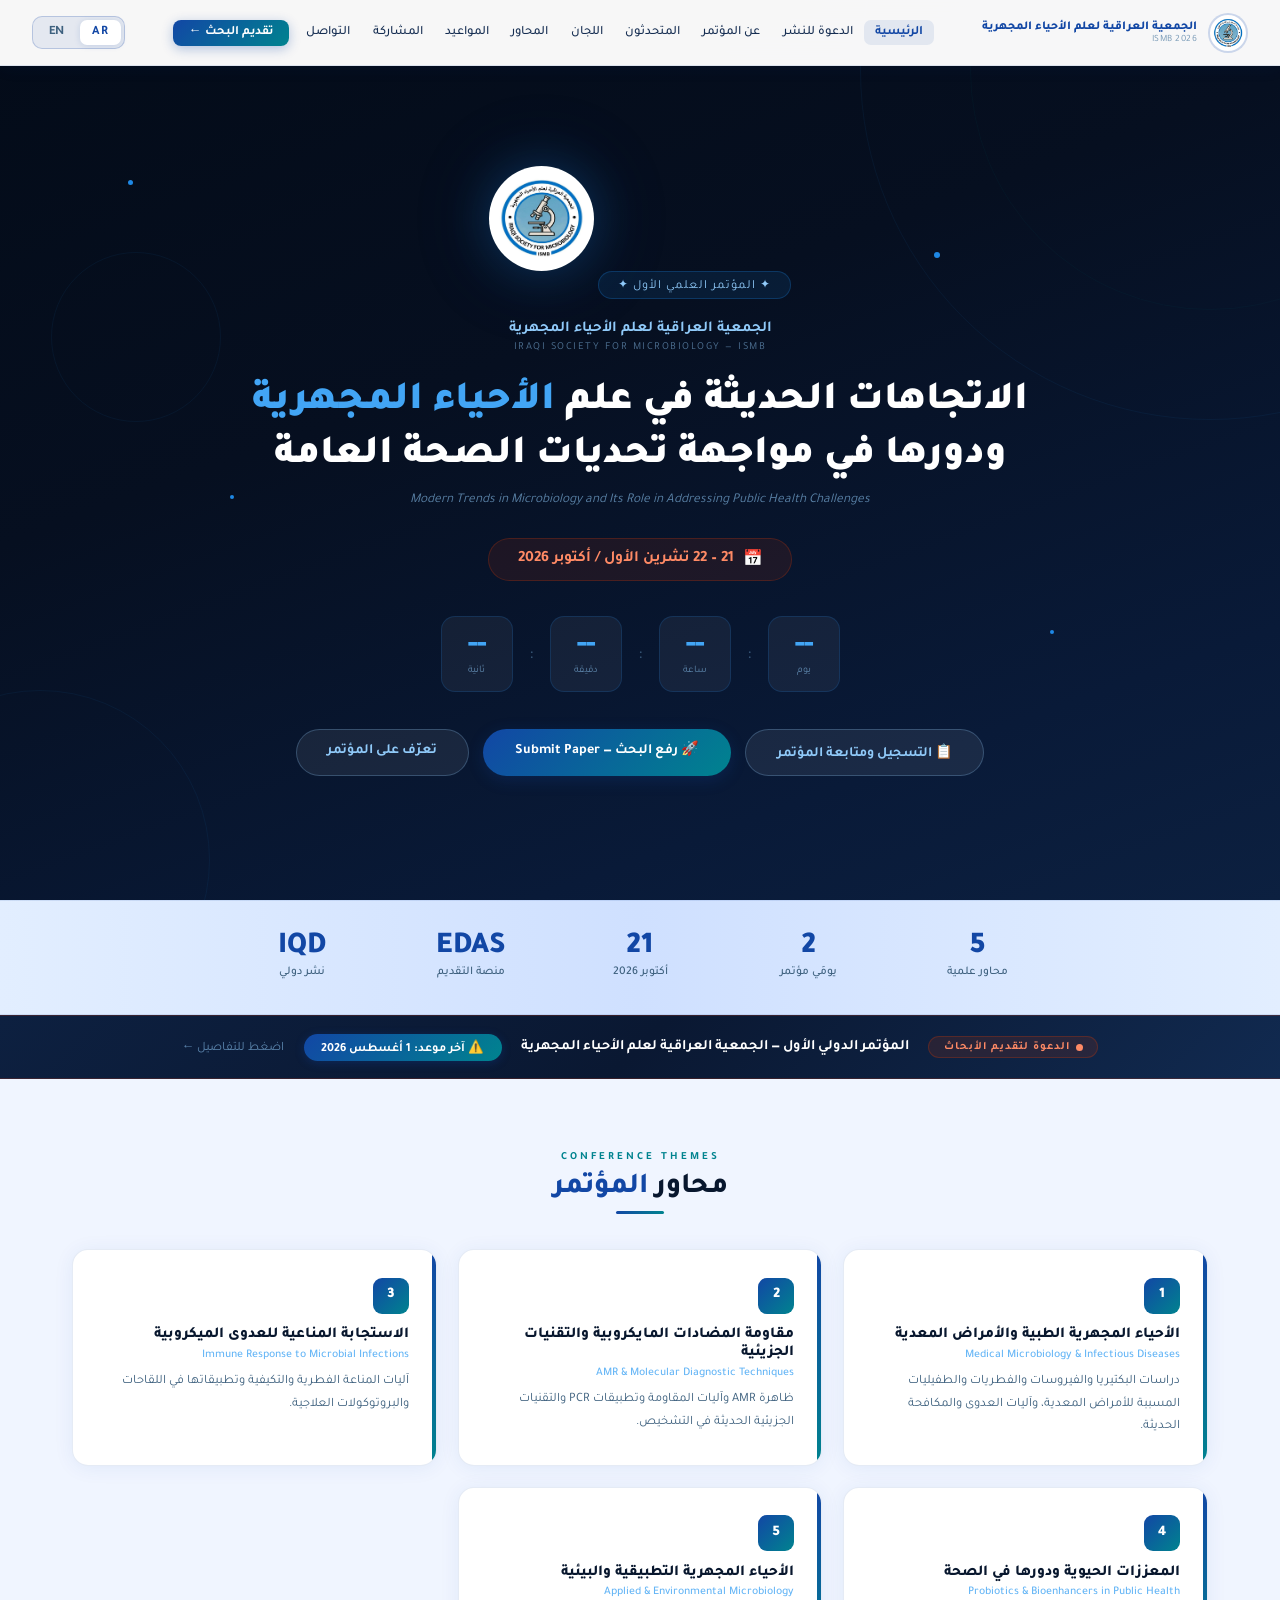
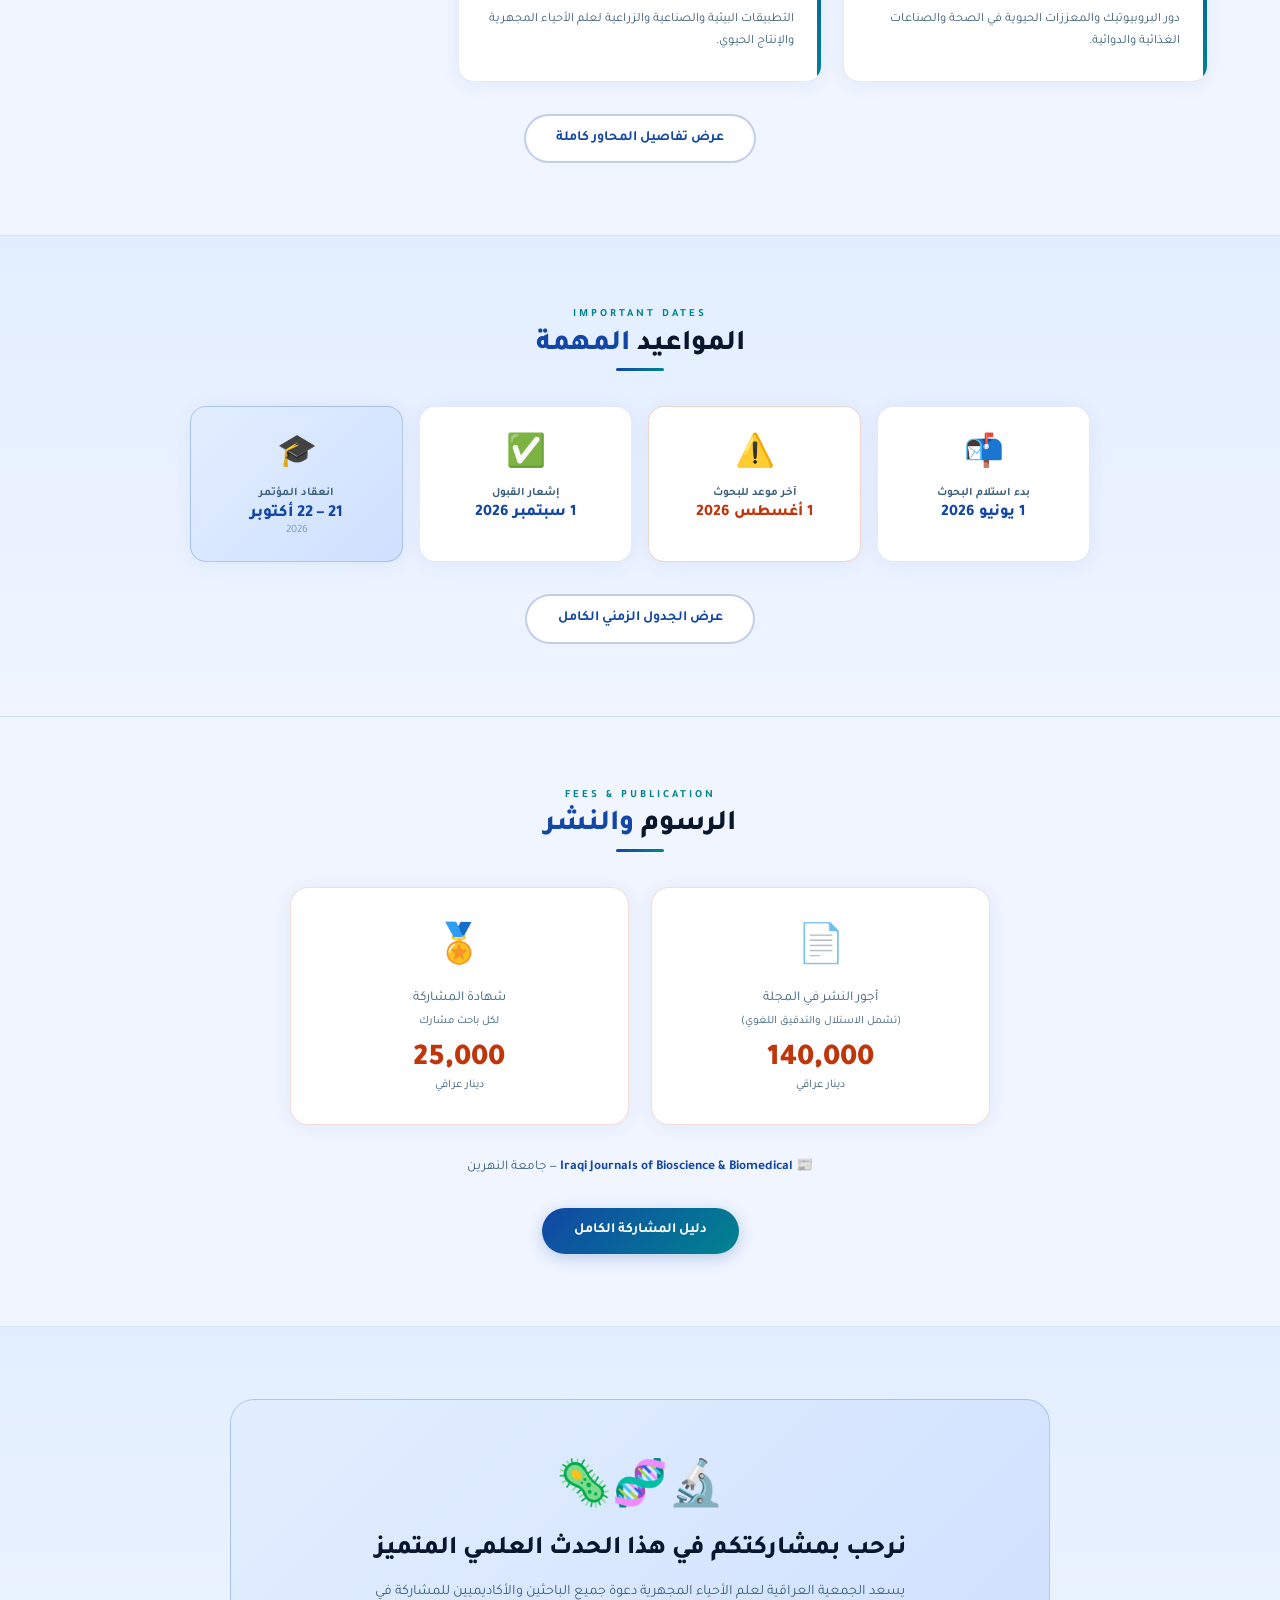
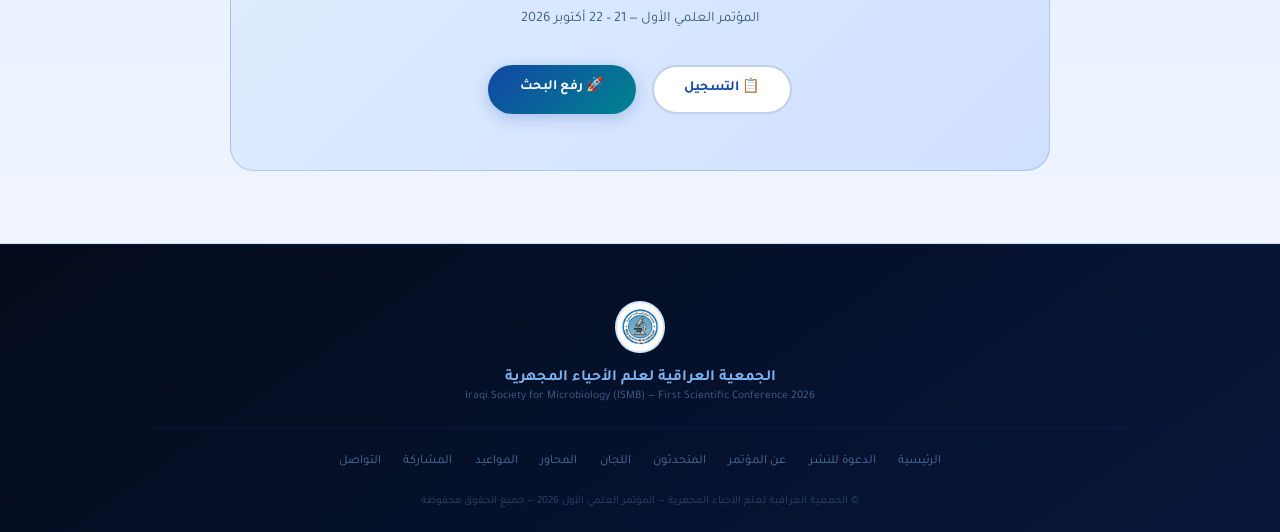
==== commit dc28a8d9: "Add files via upload" ====
--- a/index.html
+++ b/index.html
@@ -45,11 +45,7 @@
 </style>
 </head>
 <body>
-<nav><a href="index.html" class="nav-brand"><img src="assets/logo.png" alt="ISMB"><div class="nav-brand-text"><div class="t1"><span data-lang="ar">الجمعية العراقية لعلم الأحياء المجهرية</span><span data-lang="en">Iraqi Society for Microbiology</span></div><div class="t2">ISMB 2026</div></div></a>
-  <ul class="nav-links"><li><a href="index.html" class="active"><span data-lang="ar">الرئيسية</span><span data-lang="en">Home</span></a></li><li><a href="about.html"><span data-lang="ar">عن المؤتمر</span><span data-lang="en">About</span></a></li><li><a href="speakers.html"><span data-lang="ar">المتحدثون</span><span data-lang="en">Speakers</span></a></li><li><a href="committees.html"><span data-lang="ar">اللجان</span><span data-lang="en">Committees</span></a></li><li><a href="themes.html"><span data-lang="ar">المحاور</span><span data-lang="en">Themes</span></a></li><li><a href="dates.html"><span data-lang="ar">المواعيد</span><span data-lang="en">Dates</span></a></li><li><a href="participation.html"><span data-lang="ar">المشاركة</span><span data-lang="en">Participate</span></a></li><li><a href="contact.html"><span data-lang="ar">التواصل</span><span data-lang="en">Contact</span></a></li><li><a href="https://edas.info/N35135" target="_blank" class="nav-cta"><span data-lang="ar">تقديم البحث ←</span><span data-lang="en">Submit Paper ←</span></a></li></ul>
-  <div style="display:flex;align-items:center;gap:.7rem;"><div class="lang-toggle"><button class="lbtn" data-lang-btn="ar" onclick="setLang('ar')">AR</button><button class="lbtn" data-lang-btn="en" onclick="setLang('en')">EN</button></div><div class="hamburger" onclick="toggleMenu()"><span></span><span></span><span></span></div></div>
-</nav>
-<div class="mobile-menu" id="mM"><ul><li><a href="index.html"><span data-lang="ar">الرئيسية</span><span data-lang="en">Home</span></a></li><li><a href="about.html"><span data-lang="ar">عن المؤتمر</span><span data-lang="en">About</span></a></li><li><a href="speakers.html"><span data-lang="ar">المتحدثون</span><span data-lang="en">Speakers</span></a></li><li><a href="committees.html"><span data-lang="ar">اللجان</span><span data-lang="en">Committees</span></a></li><li><a href="themes.html"><span data-lang="ar">المحاور</span><span data-lang="en">Themes</span></a></li><li><a href="dates.html"><span data-lang="ar">المواعيد</span><span data-lang="en">Dates</span></a></li><li><a href="participation.html"><span data-lang="ar">المشاركة</span><span data-lang="en">Participate</span></a></li><li><a href="contact.html"><span data-lang="ar">التواصل</span><span data-lang="en">Contact</span></a></li><li><a href="https://edas.info/35135" target="_blank">📋 <span data-lang="ar">التسجيل</span><span data-lang="en">Registration</span></a></li><li><a href="https://edas.info/N35135" target="_blank">🚀 <span data-lang="ar">رفع البحث</span><span data-lang="en">Submit Paper</span></a></li></ul></div>
+<nav><a href="index.html" class="nav-brand"><img src="assets/logo.png" alt="ISMB"><div class="nav-brand-text"><div class="t1"><span data-lang="ar">الجمعية العراقية لعلم الأحياء المجهرية</span><span data-lang="en">Iraqi Society for Microbiology</span></div><div class="t2">ISMB 2026</div></div></a><ul class="nav-links"><li><a href="index.html" class="active"><span data-lang="ar">الرئيسية</span><span data-lang="en">Home</span></a></li><li><a href="call-for-papers.html"><span data-lang="ar">الدعوة للنشر</span><span data-lang="en">Call for Papers</span></a></li><li><a href="about.html"><span data-lang="ar">عن المؤتمر</span><span data-lang="en">About</span></a></li><li><a href="speakers.html"><span data-lang="ar">المتحدثون</span><span data-lang="en">Speakers</span></a></li><li><a href="committees.html"><span data-lang="ar">اللجان</span><span data-lang="en">Committees</span></a></li><li><a href="themes.html"><span data-lang="ar">المحاور</span><span data-lang="en">Themes</span></a></li><li><a href="dates.html"><span data-lang="ar">المواعيد</span><span data-lang="en">Dates</span></a></li><li><a href="participation.html"><span data-lang="ar">المشاركة</span><span data-lang="en">Participate</span></a></li><li><a href="contact.html"><span data-lang="ar">التواصل</span><span data-lang="en">Contact</span></a></li><li><a href="https://edas.info/N35135" target="_blank" class="nav-cta"><span data-lang="ar">تقديم البحث ←</span><span data-lang="en">Submit Paper ←</span></a></li></ul><div style="display:flex;align-items:center;gap:.7rem;"><div class="lang-toggle"><button class="lbtn" data-lang-btn="ar" onclick="setLang('ar')">AR</button><button class="lbtn" data-lang-btn="en" onclick="setLang('en')">EN</button></div><div class="hamburger" onclick="toggleMenu()"><span></span><span></span><span></span></div></div></nav><div class="mobile-menu" id="mM"><ul><li><a href="index.html"><span data-lang="ar">الرئيسية</span><span data-lang="en">Home</span></a></li><li><a href="call-for-papers.html"><span data-lang="ar">الدعوة للنشر</span><span data-lang="en">Call for Papers</span></a></li><li><a href="about.html"><span data-lang="ar">عن المؤتمر</span><span data-lang="en">About</span></a></li><li><a href="speakers.html"><span data-lang="ar">المتحدثون</span><span data-lang="en">Speakers</span></a></li><li><a href="committees.html"><span data-lang="ar">اللجان</span><span data-lang="en">Committees</span></a></li><li><a href="themes.html"><span data-lang="ar">المحاور</span><span data-lang="en">Themes</span></a></li><li><a href="dates.html"><span data-lang="ar">المواعيد</span><span data-lang="en">Dates</span></a></li><li><a href="participation.html"><span data-lang="ar">المشاركة</span><span data-lang="en">Participate</span></a></li><li><a href="contact.html"><span data-lang="ar">التواصل</span><span data-lang="en">Contact</span></a></li><li><a href="https://edas.info/35135" target="_blank">📋 <span data-lang="ar">التسجيل</span><span data-lang="en">Registration</span></a></li><li><a href="https://edas.info/N35135" target="_blank">🚀 <span data-lang="ar">رفع البحث</span><span data-lang="en">Submit Paper</span></a></li></ul></div>
 <div class="hero">
   <div style="position:absolute;inset:0;pointer-events:none;">
     <div class="hr hr1"></div><div class="hr hr2"></div><div class="hr hr3"></div><div class="hr hr4"></div>
@@ -97,6 +93,49 @@
   <div><span class="sn">EDAS</span><span class="sl"><span data-lang="ar">منصة التقديم</span><span data-lang="en">Platform</span></span></div>
   <div><span class="sn">IQD</span><span class="sl"><span data-lang="ar">نشر دولي</span><span data-lang="en">Journal</span></span></div>
 </div></div>
+<!-- ══ CALL FOR PAPERS BANNER ══ -->
+<a href="call-for-papers.html" style="text-decoration:none;display:block;">
+  <div style="
+    background:linear-gradient(135deg,#0d2040 0%,#0a1832 50%,#112a50 100%);
+    border-top:1.5px solid rgba(191,54,12,.25);
+    border-bottom:1.5px solid rgba(191,54,12,.25);
+    padding:1.1rem 2rem;
+    display:flex;align-items:center;justify-content:center;gap:1.2rem;
+    flex-wrap:wrap;cursor:pointer;
+    transition:all .3s;
+  "
+  onmouseover="this.style.background='linear-gradient(135deg,#122448 0%,#0c1e3a 50%,#142f58 100%)'"
+  onmouseout="this.style.background='linear-gradient(135deg,#0d2040 0%,#0a1832 50%,#112a50 100%)'">
+    <div style="
+      background:rgba(191,54,12,.15);border:1px solid rgba(191,54,12,.3);
+      padding:.22rem .9rem;border-radius:50px;
+      font-size:.7rem;font-weight:700;color:#ff8a65;letter-spacing:1px;
+      display:flex;align-items:center;gap:.4rem;white-space:nowrap;
+    ">
+      <span style="width:7px;height:7px;background:#ff8a65;border-radius:50%;display:inline-block;animation:cfppulse 1.5s ease-in-out infinite;"></span>
+      <span data-lang="ar">الدعوة لتقديم الأبحاث</span><span data-lang="en">CALL FOR PAPERS</span>
+    </div>
+    <div style="font-size:.9rem;font-weight:700;color:#fff;text-align:center;">
+      <span data-lang="ar">المؤتمر الدولي الأول — الجمعية العراقية لعلم الأحياء المجهرية</span>
+      <span data-lang="en">The First International Conference — Iraqi Society for Microbiology</span>
+    </div>
+    <div style="
+      background:linear-gradient(135deg,#1247a5,#00838f);
+      color:#fff;padding:.3rem 1.1rem;border-radius:50px;
+      font-size:.78rem;font-weight:700;white-space:nowrap;
+      box-shadow:0 2px 10px rgba(18,71,165,.3);
+    ">
+      <span data-lang="ar">⚠️ آخر موعد: 1 أغسطس 2026</span>
+      <span data-lang="en">⚠️ Deadline: August 1, 2026</span>
+    </div>
+    <div style="color:rgba(144,202,249,.6);font-size:.8rem;white-space:nowrap;">
+      <span data-lang="ar">اضغط للتفاصيل ←</span>
+      <span data-lang="en">Click for details ←</span>
+    </div>
+  </div>
+</a>
+<style>@keyframes cfppulse{0%,100%{transform:scale(1);opacity:1;}50%{transform:scale(1.5);opacity:.5;}}</style>
+
 
 <div class="section">
   <div class="section-label">CONFERENCE THEMES</div>
@@ -153,6 +192,7 @@
   <div class="footer-divider"></div>
   <ul class="footer-links">
     <li><a href="index.html"><span data-lang="ar">الرئيسية</span><span data-lang="en">Home</span></a></li>
+    <li><a href="call-for-papers.html"><span data-lang="ar">الدعوة للنشر</span><span data-lang="en">Call for Papers</span></a></li>
     <li><a href="about.html"><span data-lang="ar">عن المؤتمر</span><span data-lang="en">About</span></a></li>
     <li><a href="speakers.html"><span data-lang="ar">المتحدثون</span><span data-lang="en">Speakers</span></a></li>
     <li><a href="committees.html"><span data-lang="ar">اللجان</span><span data-lang="en">Committees</span></a></li>
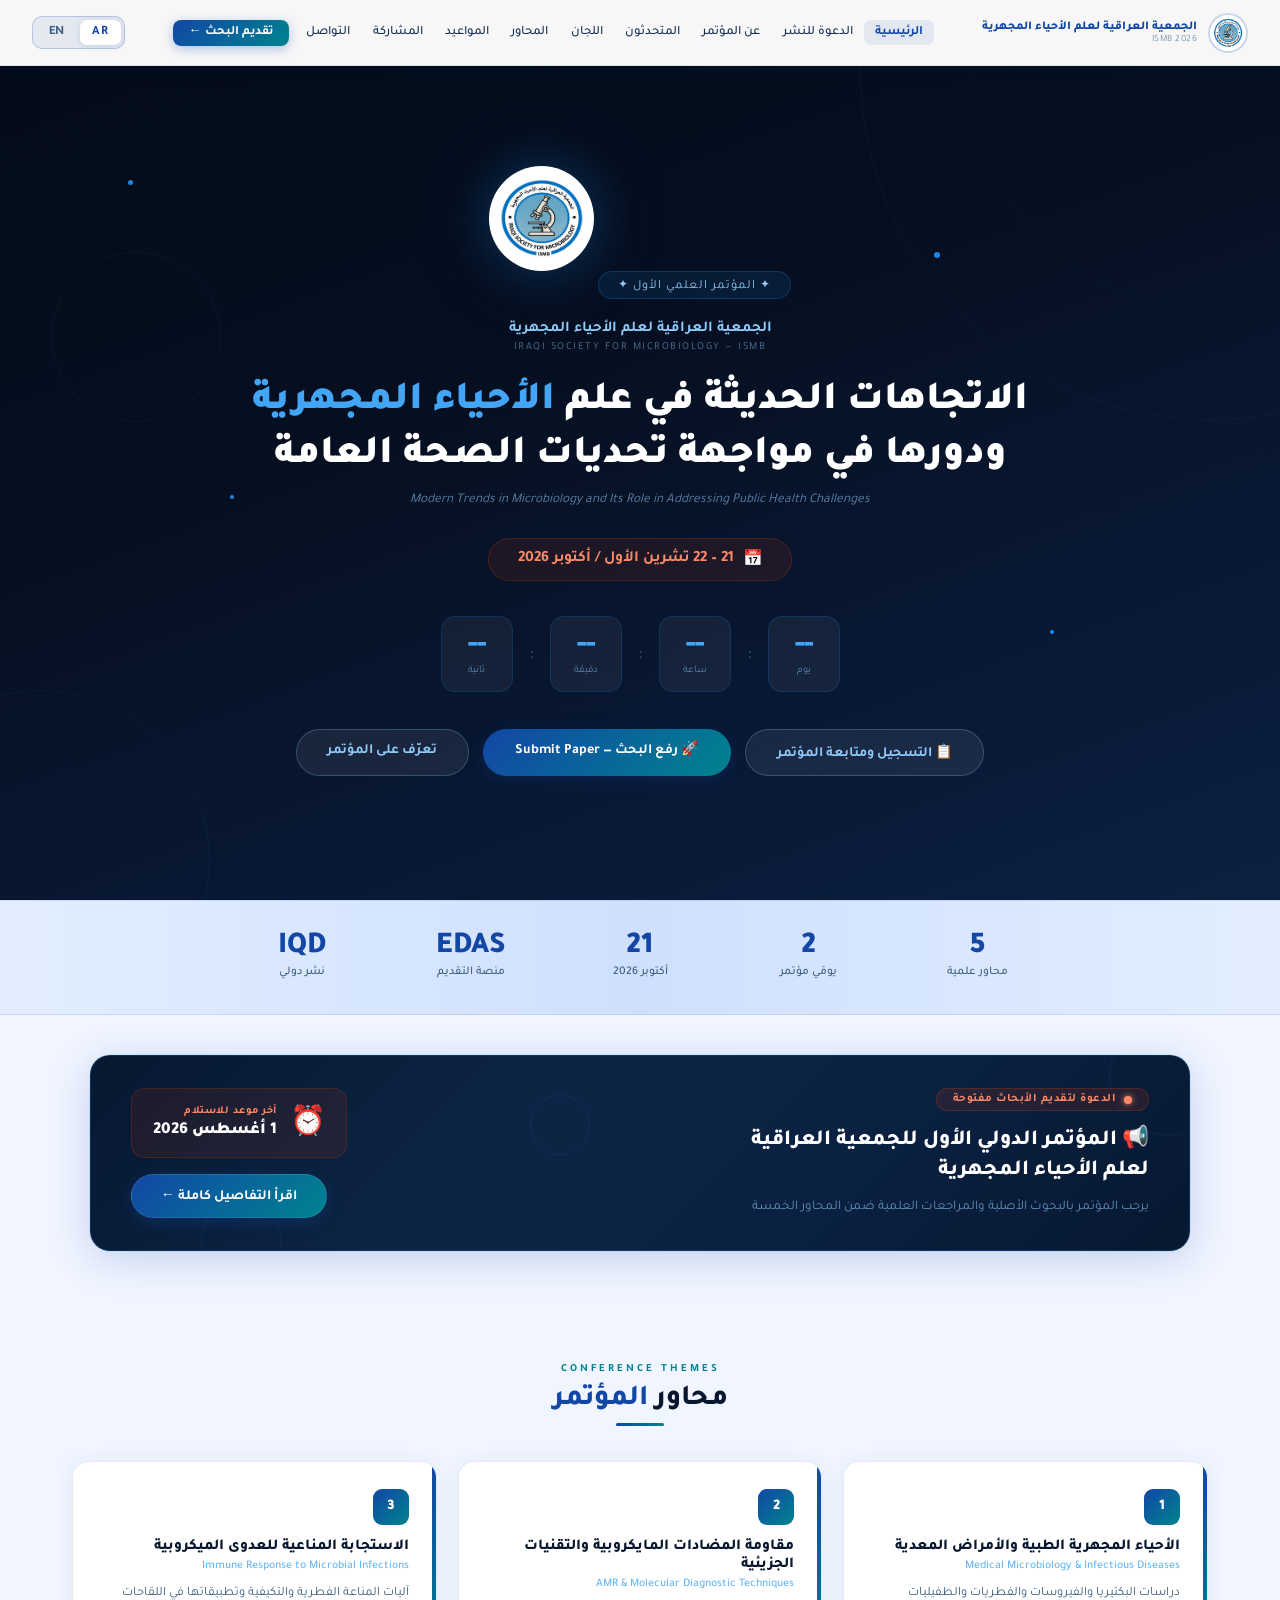
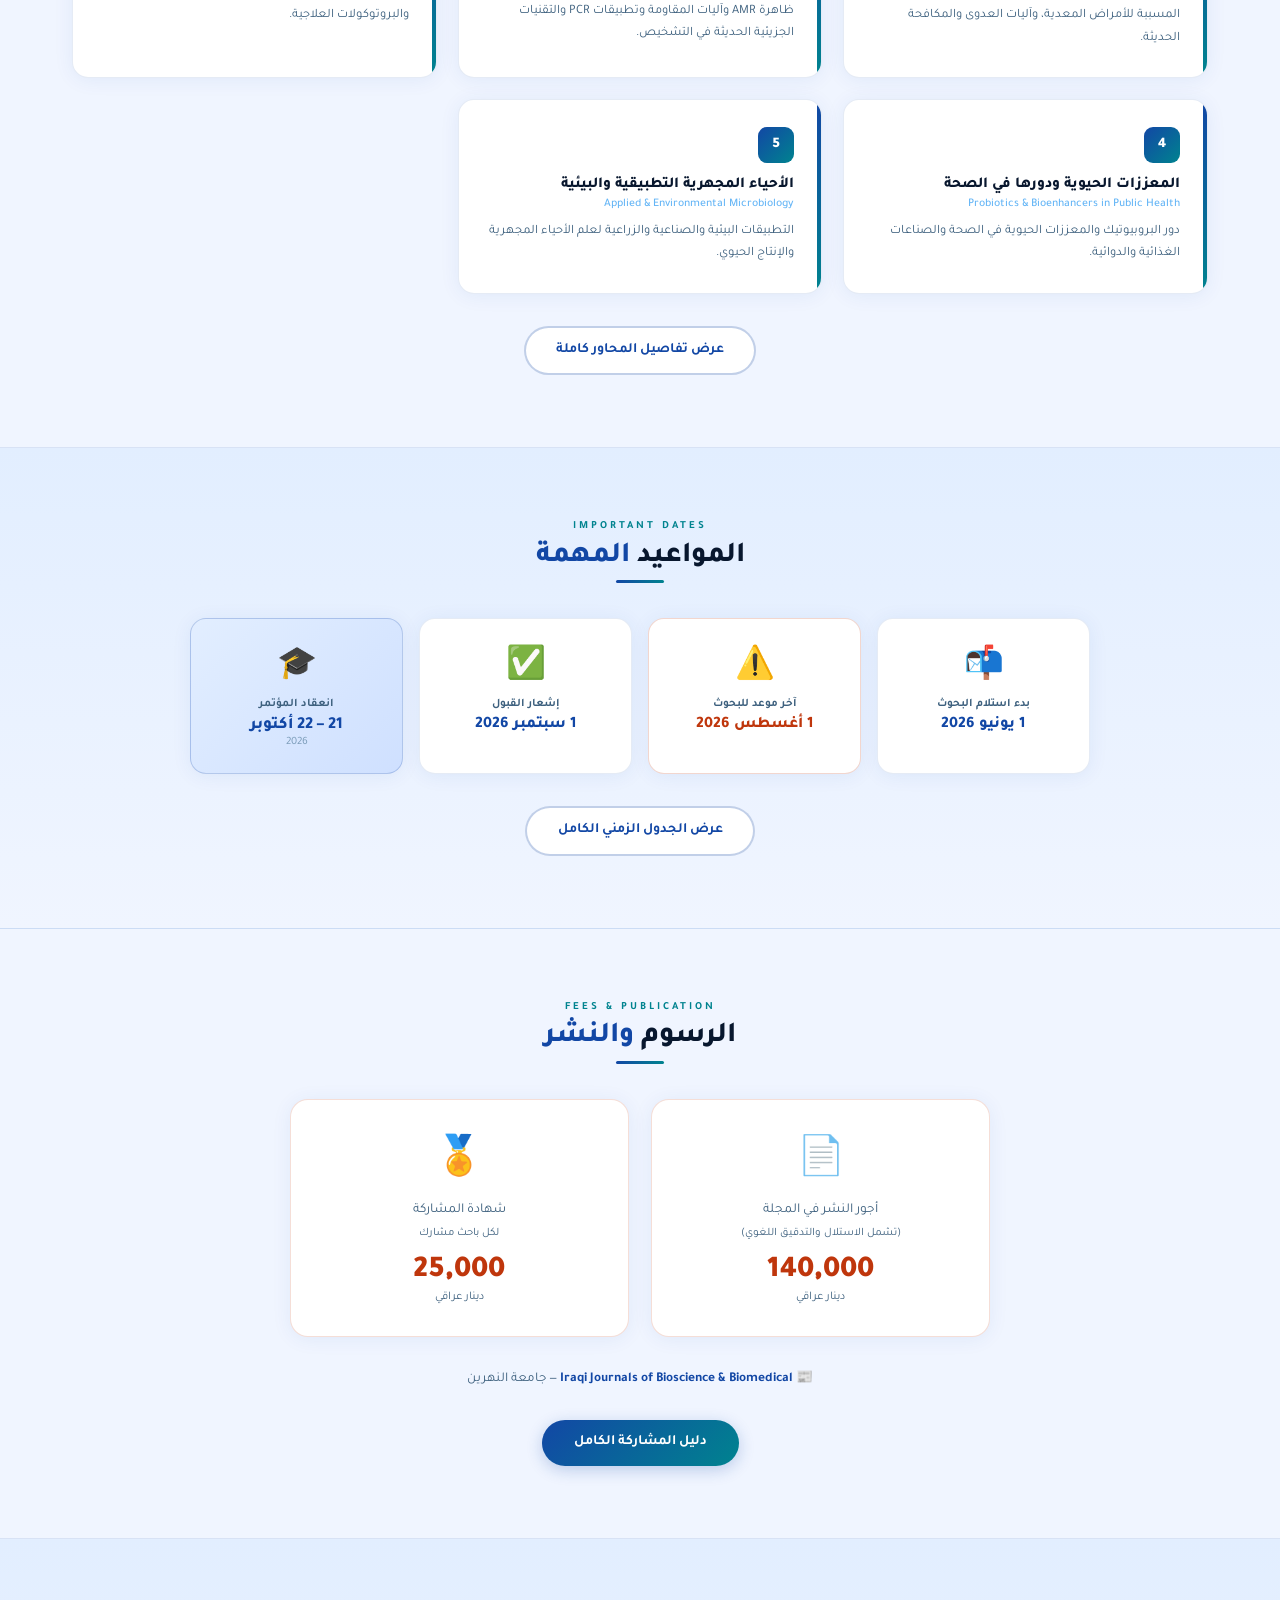
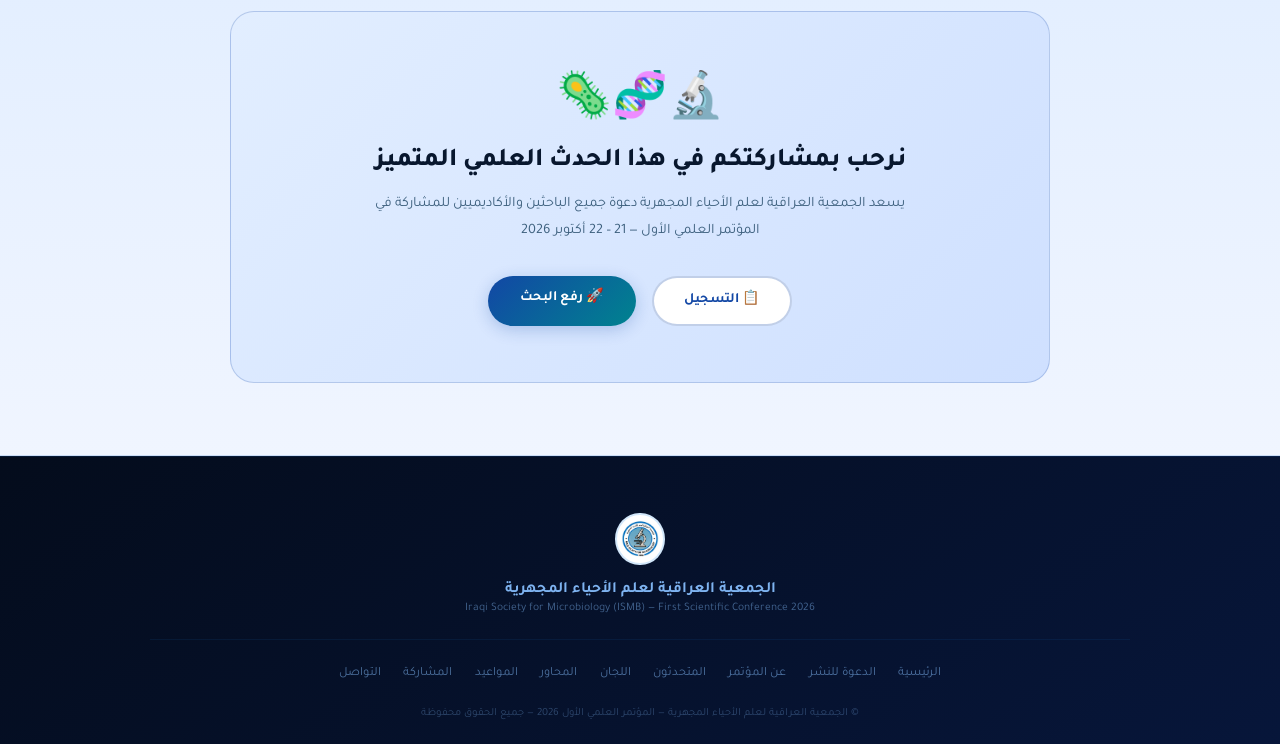
==== commit 0cc7c4f0: "Add files via upload" ====
--- a/index.html
+++ b/index.html
@@ -94,47 +94,136 @@
   <div><span class="sn">IQD</span><span class="sl"><span data-lang="ar">نشر دولي</span><span data-lang="en">Journal</span></span></div>
 </div></div>
 <!-- ══ CALL FOR PAPERS BANNER ══ -->
-<a href="call-for-papers.html" style="text-decoration:none;display:block;">
-  <div style="
-    background:linear-gradient(135deg,#0d2040 0%,#0a1832 50%,#112a50 100%);
-    border-top:1.5px solid rgba(191,54,12,.25);
-    border-bottom:1.5px solid rgba(191,54,12,.25);
-    padding:1.1rem 2rem;
-    display:flex;align-items:center;justify-content:center;gap:1.2rem;
-    flex-wrap:wrap;cursor:pointer;
-    transition:all .3s;
-  "
-  onmouseover="this.style.background='linear-gradient(135deg,#122448 0%,#0c1e3a 50%,#142f58 100%)'"
-  onmouseout="this.style.background='linear-gradient(135deg,#0d2040 0%,#0a1832 50%,#112a50 100%)'">
-    <div style="
-      background:rgba(191,54,12,.15);border:1px solid rgba(191,54,12,.3);
-      padding:.22rem .9rem;border-radius:50px;
-      font-size:.7rem;font-weight:700;color:#ff8a65;letter-spacing:1px;
-      display:flex;align-items:center;gap:.4rem;white-space:nowrap;
-    ">
-      <span style="width:7px;height:7px;background:#ff8a65;border-radius:50%;display:inline-block;animation:cfppulse 1.5s ease-in-out infinite;"></span>
-      <span data-lang="ar">الدعوة لتقديم الأبحاث</span><span data-lang="en">CALL FOR PAPERS</span>
-    </div>
-    <div style="font-size:.9rem;font-weight:700;color:#fff;text-align:center;">
-      <span data-lang="ar">المؤتمر الدولي الأول — الجمعية العراقية لعلم الأحياء المجهرية</span>
-      <span data-lang="en">The First International Conference — Iraqi Society for Microbiology</span>
-    </div>
-    <div style="
-      background:linear-gradient(135deg,#1247a5,#00838f);
-      color:#fff;padding:.3rem 1.1rem;border-radius:50px;
-      font-size:.78rem;font-weight:700;white-space:nowrap;
-      box-shadow:0 2px 10px rgba(18,71,165,.3);
-    ">
-      <span data-lang="ar">⚠️ آخر موعد: 1 أغسطس 2026</span>
-      <span data-lang="en">⚠️ Deadline: August 1, 2026</span>
-    </div>
-    <div style="color:rgba(144,202,249,.6);font-size:.8rem;white-space:nowrap;">
-      <span data-lang="ar">اضغط للتفاصيل ←</span>
-      <span data-lang="en">Click for details ←</span>
-    </div>
+<div style="padding:2.5rem 2rem;background:var(--bg);">
+<a href="call-for-papers.html" style="text-decoration:none;display:block;max-width:1100px;margin:0 auto;">
+  <div class="cfp-main-banner" id="cfpBanner">
+
+    <!-- Animated background particles -->
+    <div class="cfp-particles">
+      <div class="cfp-p" style="width:120px;height:120px;top:-40px;right:-40px;animation-delay:0s;"></div>
+      <div class="cfp-p" style="width:80px;height:80px;bottom:-30px;left:10%;animation-delay:1.2s;"></div>
+      <div class="cfp-p" style="width:60px;height:60px;top:20%;left:40%;animation-delay:2.4s;"></div>
+    </div>
+
+    <!-- Left: badge + titles -->
+    <div class="cfp-left">
+      <div class="cfp-live">
+        <span class="cfp-dot"></span>
+        <span data-lang="ar">الدعوة لتقديم الأبحاث مفتوحة</span>
+        <span data-lang="en">Call for Papers is Open</span>
+      </div>
+      <div class="cfp-main-title">
+        <span data-lang="ar">📢 المؤتمر الدولي الأول للجمعية العراقية<br>لعلم الأحياء المجهرية</span>
+        <span data-lang="en">📢 The First International Conference<br>of the Iraqi Society for Microbiology</span>
+      </div>
+      <div class="cfp-sub">
+        <span data-lang="ar">يرحب المؤتمر بالبحوث الأصلية والمراجعات العلمية ضمن المحاور الخمسة</span>
+        <span data-lang="en">The conference welcomes original research and scientific reviews within the 5 themes</span>
+      </div>
+    </div>
+
+    <!-- Right: deadline + button -->
+    <div class="cfp-right">
+      <div class="cfp-deadline-box">
+        <div class="cfp-dl-icon">⏰</div>
+        <div>
+          <div class="cfp-dl-label">
+            <span data-lang="ar">آخر موعد للاستلام</span>
+            <span data-lang="en">Submission Deadline</span>
+          </div>
+          <div class="cfp-dl-date">
+            <span data-lang="ar">1 أغسطس 2026</span>
+            <span data-lang="en">August 1, 2026</span>
+          </div>
+        </div>
+      </div>
+      <div class="cfp-btn">
+        <span data-lang="ar">اقرأ التفاصيل كاملة ←</span>
+        <span data-lang="en">Read Full Details ←</span>
+      </div>
+    </div>
+
   </div>
 </a>
-<style>@keyframes cfppulse{0%,100%{transform:scale(1);opacity:1;}50%{transform:scale(1.5);opacity:.5;}}</style>
+</div>
+
+<style>
+.cfp-main-banner{
+  background:linear-gradient(135deg,#071830 0%,#0d2545 40%,#0a2040 70%,#071830 100%);
+  border:1.5px solid rgba(30,136,229,.2);
+  border-radius:20px;
+  padding:2rem 2.5rem;
+  display:flex;align-items:center;justify-content:space-between;gap:2rem;
+  position:relative;overflow:hidden;
+  box-shadow:0 8px 40px rgba(18,71,165,.2), 0 0 0 1px rgba(30,136,229,.1);
+  transition:all .35s;
+  cursor:pointer;
+}
+.cfp-main-banner:hover{
+  transform:translateY(-4px);
+  box-shadow:0 16px 60px rgba(18,71,165,.3), 0 0 0 1.5px rgba(30,136,229,.3);
+  border-color:rgba(30,136,229,.4);
+}
+.cfp-particles{position:absolute;inset:0;pointer-events:none;}
+.cfp-p{
+  position:absolute;border-radius:50%;
+  border:1px solid rgba(30,136,229,.1);
+  animation:cfp-rotate 8s linear infinite;
+}
+@keyframes cfp-rotate{from{transform:rotate(0deg) scale(1);}50%{transform:rotate(180deg) scale(1.1);}to{transform:rotate(360deg) scale(1);}}
+.cfp-left{position:relative;z-index:2;flex:1;}
+.cfp-right{position:relative;z-index:2;flex-shrink:0;display:flex;flex-direction:column;align-items:flex-end;gap:1rem;}
+
+.cfp-live{
+  display:inline-flex;align-items:center;gap:.5rem;
+  background:rgba(191,54,12,.15);border:1px solid rgba(191,54,12,.3);
+  padding:.25rem 1rem;border-radius:50px;
+  font-size:.72rem;font-weight:700;color:#ff8a65;
+  margin-bottom:.9rem;letter-spacing:.5px;
+}
+.cfp-dot{
+  width:8px;height:8px;background:#ff8a65;border-radius:50%;
+  flex-shrink:0;
+  animation:cfp-blink 1.4s ease-in-out infinite;
+  box-shadow:0 0 6px #ff8a65;
+}
+@keyframes cfp-blink{0%,100%{opacity:1;transform:scale(1);}50%{opacity:.3;transform:scale(.6);}}
+
+.cfp-main-title{
+  font-size:clamp(1.05rem,1.8vw,1.35rem);font-weight:800;color:#fff;
+  line-height:1.4;margin-bottom:.65rem;
+  font-family:'Tajawal',sans-serif;
+}
+.cfp-sub{font-size:.83rem;color:rgba(144,202,249,.65);line-height:1.6;}
+
+.cfp-deadline-box{
+  display:flex;align-items:center;gap:.8rem;
+  background:rgba(191,54,12,.12);border:1px solid rgba(191,54,12,.25);
+  border-radius:14px;padding:.85rem 1.3rem;
+}
+.cfp-dl-icon{font-size:1.8rem;}
+.cfp-dl-label{font-size:.68rem;color:#ff8a65;font-weight:700;text-transform:uppercase;letter-spacing:.5px;margin-bottom:.18rem;}
+.cfp-dl-date{font-size:1.05rem;font-weight:900;color:#fff;}
+
+.cfp-btn{
+  background:linear-gradient(135deg,#1247a5,#00838f);
+  color:#fff;padding:.7rem 1.8rem;border-radius:50px;
+  font-size:.88rem;font-weight:700;
+  font-family:'Tajawal',sans-serif;
+  box-shadow:0 4px 16px rgba(18,71,165,.35);
+  transition:all .28s;white-space:nowrap;
+  border:1px solid rgba(255,255,255,.1);
+}
+.cfp-main-banner:hover .cfp-btn{
+  box-shadow:0 6px 24px rgba(18,71,165,.5);
+  transform:scale(1.03);
+}
+@media(max-width:700px){
+  .cfp-main-banner{flex-direction:column;align-items:flex-start;padding:1.5rem;}
+  .cfp-right{align-items:flex-start;width:100%;}
+  .cfp-btn{width:100%;text-align:center;}
+}
+</style>
 
 
 <div class="section">
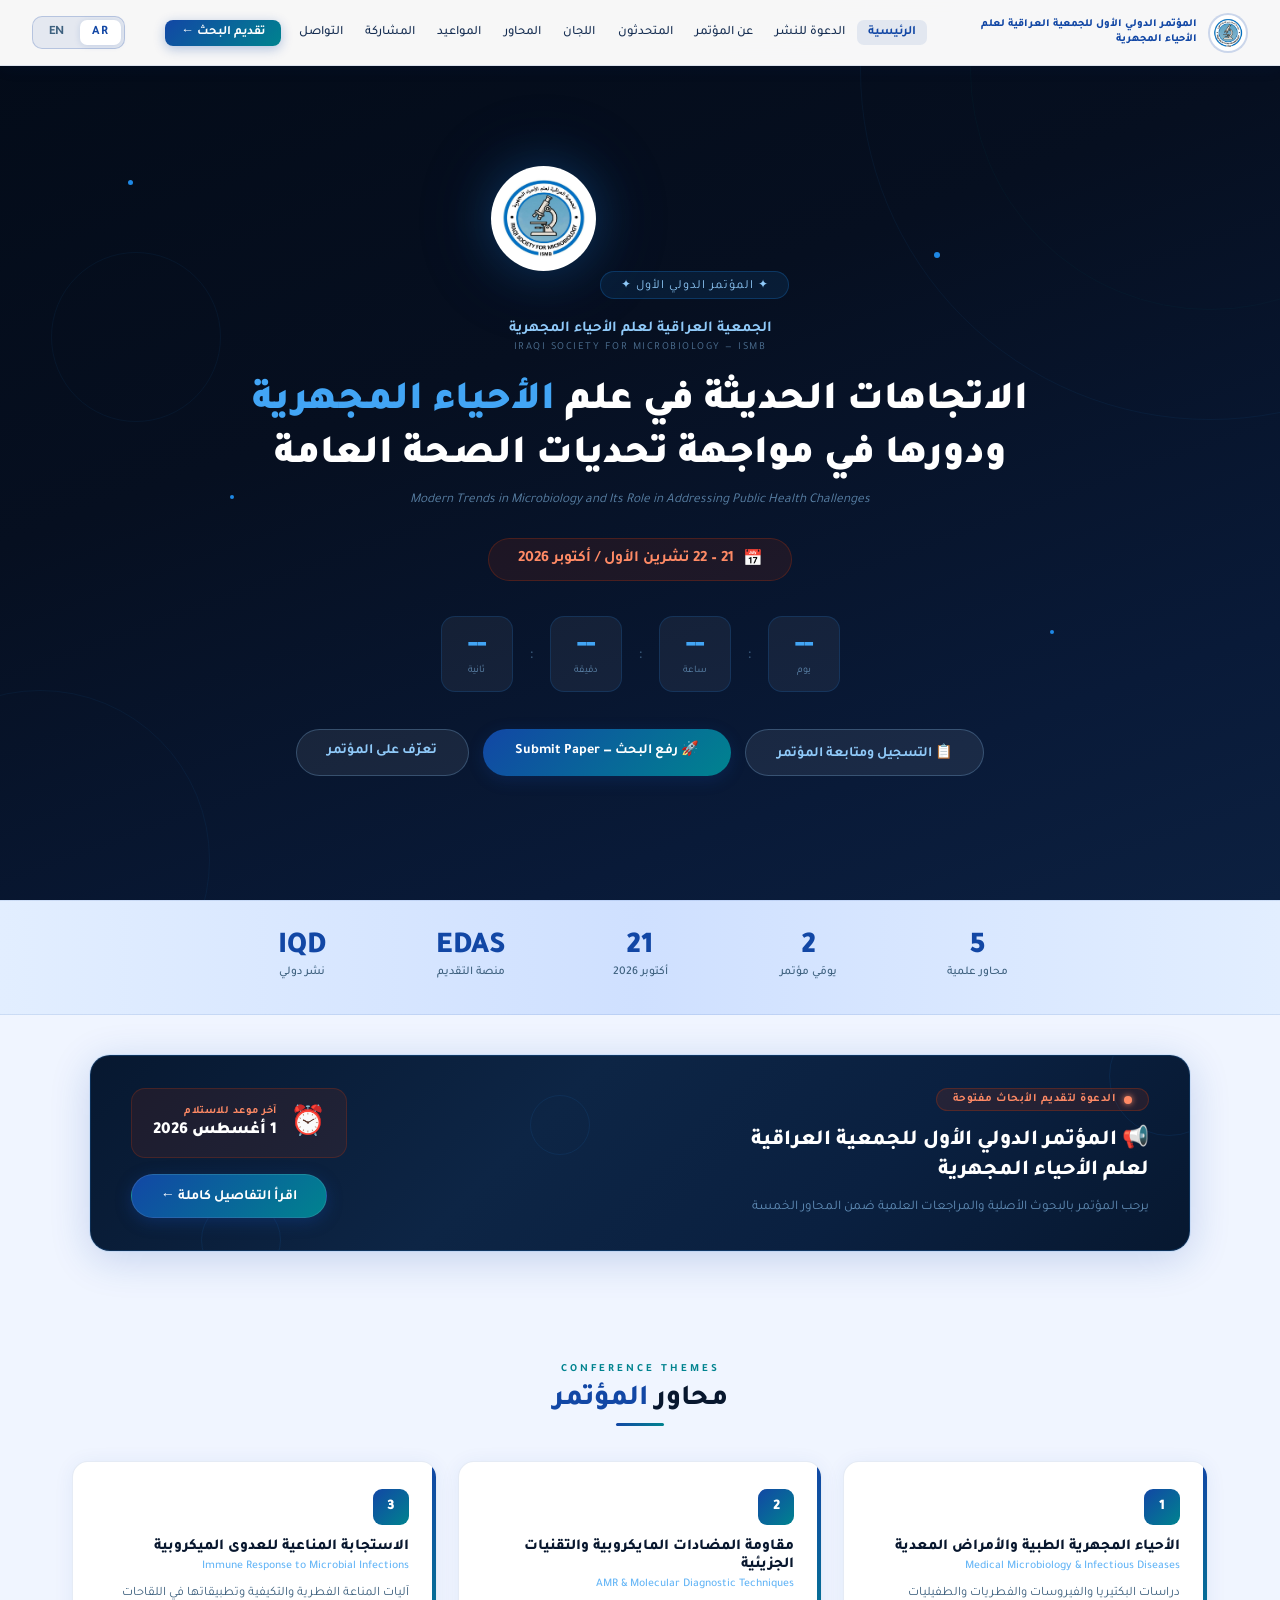
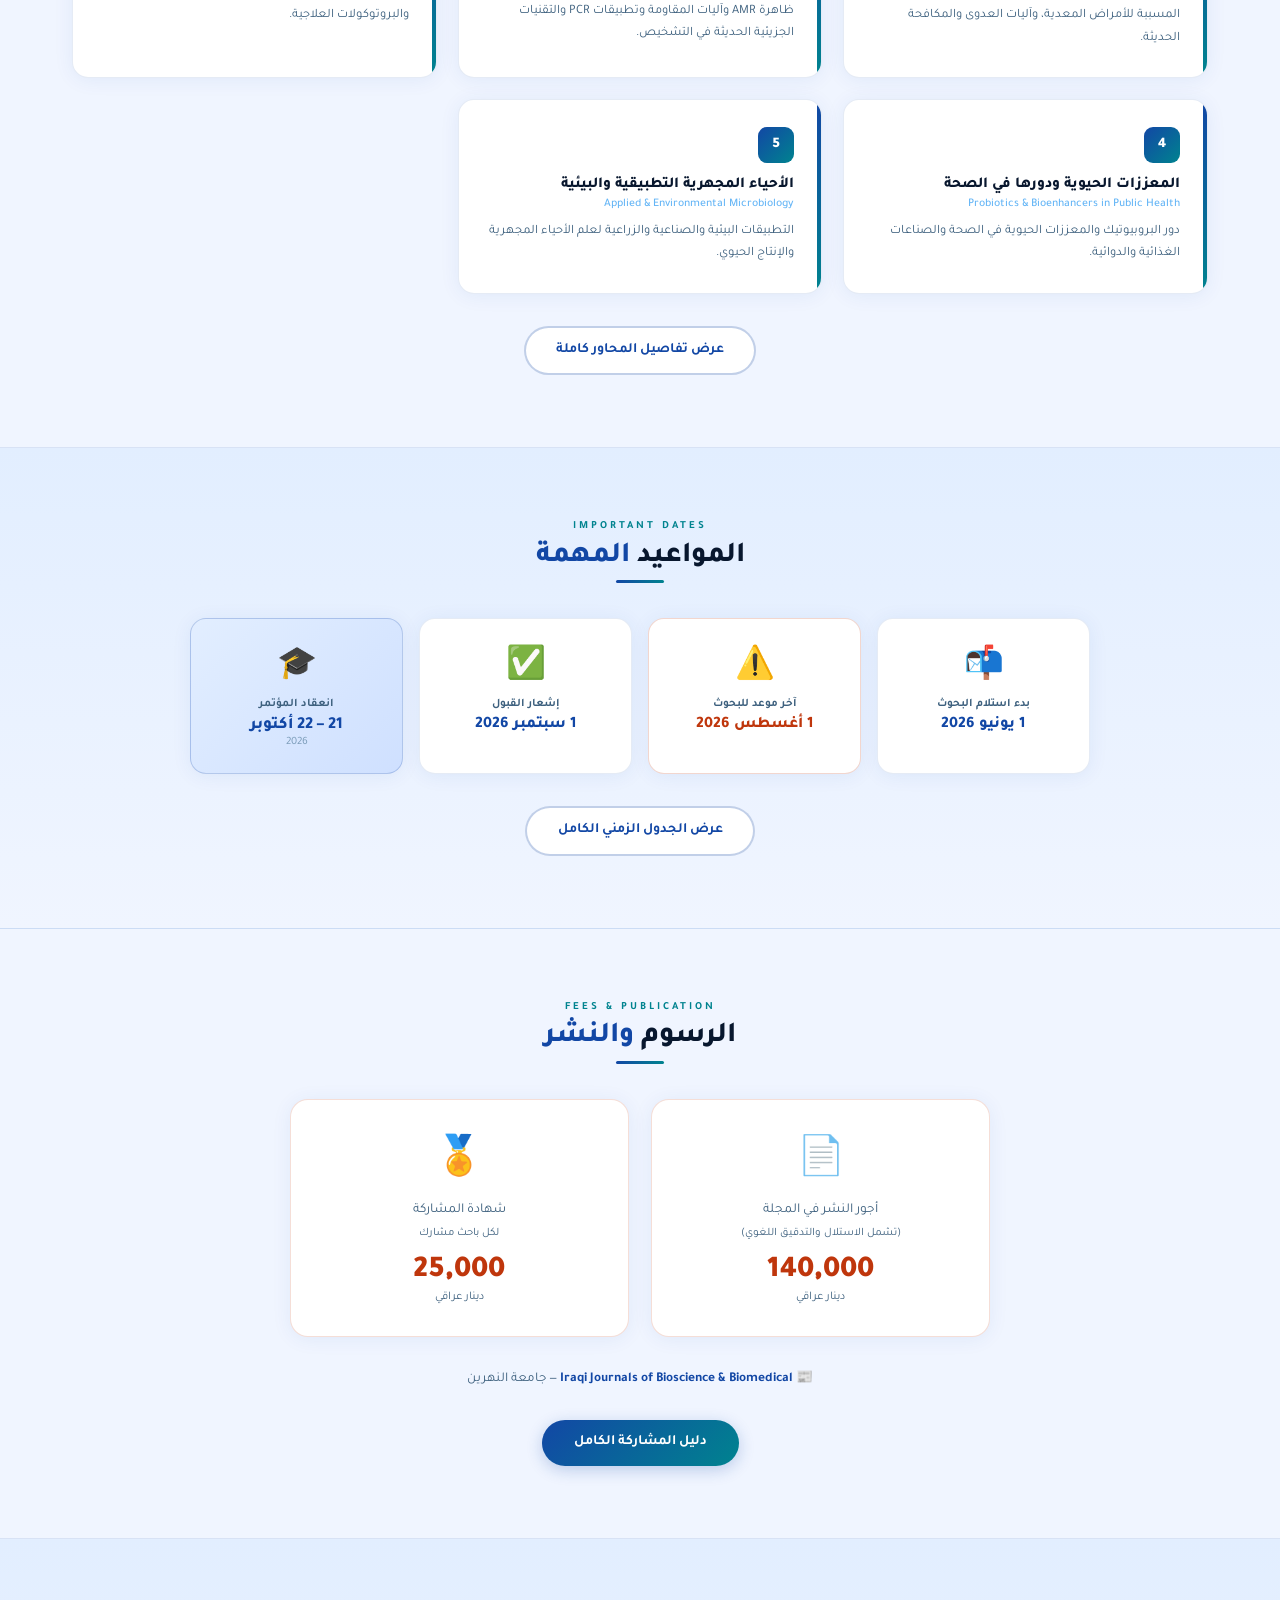
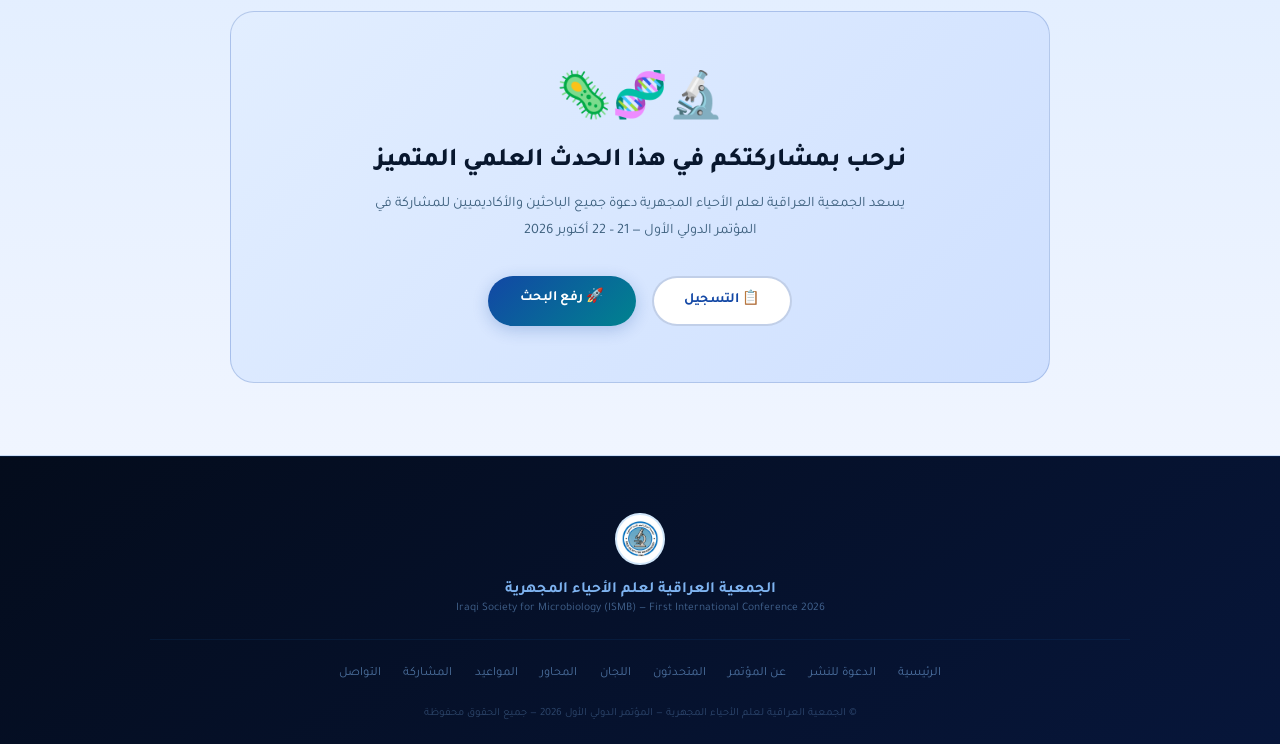
==== commit d9e3bc8d: "Update index.html" ====
--- a/index.html
+++ b/index.html
@@ -2,7 +2,7 @@
 <html dir="rtl" lang="ar">
 <head>
 <meta charset="UTF-8"><meta name="viewport" content="width=device-width,initial-scale=1.0">
-<title>الرئيسية — المؤتمر العلمي الأول للجمعية العراقية لعلم الأحياء المجهرية</title>
+<title>الرئيسية — المؤتمر الدولي الأول للجمعية العراقية لعلم الأحياء المجهرية</title>
 <link rel="stylesheet" href="assets/styles.css">
 <style>
 .hero{min-height:100vh;position:relative;display:flex;align-items:center;justify-content:center;overflow:hidden;background:linear-gradient(160deg,#030b18 0%,#060f20 40%,#091a38 80%,#0c2040 100%);}
@@ -45,7 +45,7 @@
 </style>
 </head>
 <body>
-<nav><a href="index.html" class="nav-brand"><img src="assets/logo.png" alt="ISMB"><div class="nav-brand-text"><div class="t1"><span data-lang="ar">الجمعية العراقية لعلم الأحياء المجهرية</span><span data-lang="en">Iraqi Society for Microbiology</span></div><div class="t2">ISMB 2026</div></div></a><ul class="nav-links"><li><a href="index.html" class="active"><span data-lang="ar">الرئيسية</span><span data-lang="en">Home</span></a></li><li><a href="call-for-papers.html"><span data-lang="ar">الدعوة للنشر</span><span data-lang="en">Call for Papers</span></a></li><li><a href="about.html"><span data-lang="ar">عن المؤتمر</span><span data-lang="en">About</span></a></li><li><a href="speakers.html"><span data-lang="ar">المتحدثون</span><span data-lang="en">Speakers</span></a></li><li><a href="committees.html"><span data-lang="ar">اللجان</span><span data-lang="en">Committees</span></a></li><li><a href="themes.html"><span data-lang="ar">المحاور</span><span data-lang="en">Themes</span></a></li><li><a href="dates.html"><span data-lang="ar">المواعيد</span><span data-lang="en">Dates</span></a></li><li><a href="participation.html"><span data-lang="ar">المشاركة</span><span data-lang="en">Participate</span></a></li><li><a href="contact.html"><span data-lang="ar">التواصل</span><span data-lang="en">Contact</span></a></li><li><a href="https://edas.info/N35135" target="_blank" class="nav-cta"><span data-lang="ar">تقديم البحث ←</span><span data-lang="en">Submit Paper ←</span></a></li></ul><div style="display:flex;align-items:center;gap:.7rem;"><div class="lang-toggle"><button class="lbtn" data-lang-btn="ar" onclick="setLang('ar')">AR</button><button class="lbtn" data-lang-btn="en" onclick="setLang('en')">EN</button></div><div class="hamburger" onclick="toggleMenu()"><span></span><span></span><span></span></div></div></nav><div class="mobile-menu" id="mM"><ul><li><a href="index.html"><span data-lang="ar">الرئيسية</span><span data-lang="en">Home</span></a></li><li><a href="call-for-papers.html"><span data-lang="ar">الدعوة للنشر</span><span data-lang="en">Call for Papers</span></a></li><li><a href="about.html"><span data-lang="ar">عن المؤتمر</span><span data-lang="en">About</span></a></li><li><a href="speakers.html"><span data-lang="ar">المتحدثون</span><span data-lang="en">Speakers</span></a></li><li><a href="committees.html"><span data-lang="ar">اللجان</span><span data-lang="en">Committees</span></a></li><li><a href="themes.html"><span data-lang="ar">المحاور</span><span data-lang="en">Themes</span></a></li><li><a href="dates.html"><span data-lang="ar">المواعيد</span><span data-lang="en">Dates</span></a></li><li><a href="participation.html"><span data-lang="ar">المشاركة</span><span data-lang="en">Participate</span></a></li><li><a href="contact.html"><span data-lang="ar">التواصل</span><span data-lang="en">Contact</span></a></li><li><a href="https://edas.info/35135" target="_blank">📋 <span data-lang="ar">التسجيل</span><span data-lang="en">Registration</span></a></li><li><a href="https://edas.info/N35135" target="_blank">🚀 <span data-lang="ar">رفع البحث</span><span data-lang="en">Submit Paper</span></a></li></ul></div>
+<nav><a href="index.html" class="nav-brand"><img src="assets/logo.png" alt="ISMB"><div class="nav-brand-text"><div class="t1"><span data-lang="ar">المؤتمر الدولي الأول للجمعية العراقية لعلم الأحياء المجهرية</span><span data-lang="en">The First International Conference of the Iraqi Society for Microbiology</span></div></div></a><ul class="nav-links"><li><a href="index.html" class="active"><span data-lang="ar">الرئيسية</span><span data-lang="en">Home</span></a></li><li><a href="call-for-papers.html"><span data-lang="ar">الدعوة للنشر</span><span data-lang="en">Call for Papers</span></a></li><li><a href="about.html"><span data-lang="ar">عن المؤتمر</span><span data-lang="en">About</span></a></li><li><a href="speakers.html"><span data-lang="ar">المتحدثون</span><span data-lang="en">Speakers</span></a></li><li><a href="committees.html"><span data-lang="ar">اللجان</span><span data-lang="en">Committees</span></a></li><li><a href="themes.html"><span data-lang="ar">المحاور</span><span data-lang="en">Themes</span></a></li><li><a href="dates.html"><span data-lang="ar">المواعيد</span><span data-lang="en">Dates</span></a></li><li><a href="participation.html"><span data-lang="ar">المشاركة</span><span data-lang="en">Participate</span></a></li><li><a href="contact.html"><span data-lang="ar">التواصل</span><span data-lang="en">Contact</span></a></li><li><a href="https://edas.info/N35135" target="_blank" class="nav-cta"><span data-lang="ar">تقديم البحث ←</span><span data-lang="en">Submit Paper ←</span></a></li></ul><div style="display:flex;align-items:center;gap:.7rem;"><div class="lang-toggle"><button class="lbtn" data-lang-btn="ar" onclick="setLang('ar')">AR</button><button class="lbtn" data-lang-btn="en" onclick="setLang('en')">EN</button></div><div class="hamburger" onclick="toggleMenu()"><span></span><span></span><span></span></div></div></nav><div class="mobile-menu" id="mM"><ul><li><a href="index.html"><span data-lang="ar">الرئيسية</span><span data-lang="en">Home</span></a></li><li><a href="call-for-papers.html"><span data-lang="ar">الدعوة للنشر</span><span data-lang="en">Call for Papers</span></a></li><li><a href="about.html"><span data-lang="ar">عن المؤتمر</span><span data-lang="en">About</span></a></li><li><a href="speakers.html"><span data-lang="ar">المتحدثون</span><span data-lang="en">Speakers</span></a></li><li><a href="committees.html"><span data-lang="ar">اللجان</span><span data-lang="en">Committees</span></a></li><li><a href="themes.html"><span data-lang="ar">المحاور</span><span data-lang="en">Themes</span></a></li><li><a href="dates.html"><span data-lang="ar">المواعيد</span><span data-lang="en">Dates</span></a></li><li><a href="participation.html"><span data-lang="ar">المشاركة</span><span data-lang="en">Participate</span></a></li><li><a href="contact.html"><span data-lang="ar">التواصل</span><span data-lang="en">Contact</span></a></li><li><a href="https://edas.info/35135" target="_blank">📋 <span data-lang="ar">التسجيل</span><span data-lang="en">Registration</span></a></li><li><a href="https://edas.info/N35135" target="_blank">🚀 <span data-lang="ar">رفع البحث</span><span data-lang="en">Submit Paper</span></a></li></ul></div>
 <div class="hero">
   <div style="position:absolute;inset:0;pointer-events:none;">
     <div class="hr hr1"></div><div class="hr hr2"></div><div class="hr hr3"></div><div class="hr hr4"></div>
@@ -56,7 +56,7 @@
     <div class="dp" style="width:5px;height:5px;top:82%;left:44%;animation-delay:2.2s;"></div>
   </div>
   <div class="hc">
-    <div class="hbadge">✦ <span data-lang="ar">المؤتمر العلمي الأول</span><span data-lang="en">The First Scientific Conference</span> ✦</div>
+    <div class="hbadge">✦ <span data-lang="ar">المؤتمر الدولي الأول</span><span data-lang="en">The First International Conference</span> ✦</div>
     <img src="assets/logo.png" alt="ISMB" class="hlogo">
     <div class="horg"><span data-lang="ar">الجمعية العراقية لعلم الأحياء المجهرية</span><span data-lang="en">Iraqi Society for Microbiology</span></div>
     <div class="horg2">IRAQI SOCIETY FOR MICROBIOLOGY — ISMB</div>
@@ -268,7 +268,7 @@
 <div class="bg-alt" style="padding:4.5rem 2rem;"><div class="cta-wrap">
   <div style="font-size:2.8rem;margin-bottom:1rem;">🔬🧬🦠</div>
   <h2 style="font-size:1.6rem;font-weight:800;color:var(--text);margin-bottom:.9rem;"><span data-lang="ar">نرحب بمشاركتكم في هذا الحدث العلمي المتميز</span><span data-lang="en">Welcome to Join This Distinguished Scientific Conference</span></h2>
-  <p style="color:var(--muted);max-width:540px;margin:0 auto 2rem;line-height:1.85;font-size:.9rem;"><span data-lang="ar">يسعد الجمعية العراقية لعلم الأحياء المجهرية دعوة جميع الباحثين والأكاديميين للمشاركة في المؤتمر العلمي الأول — 21 – 22 أكتوبر 2026</span><span data-lang="en">The Iraqi Society for Microbiology warmly invites all researchers and academics to the First Scientific Conference — October 21 – 22, 2026</span></p>
+  <p style="color:var(--muted);max-width:540px;margin:0 auto 2rem;line-height:1.85;font-size:.9rem;"><span data-lang="ar">يسعد الجمعية العراقية لعلم الأحياء المجهرية دعوة جميع الباحثين والأكاديميين للمشاركة في المؤتمر الدولي الأول — 21 – 22 أكتوبر 2026</span><span data-lang="en">The Iraqi Society for Microbiology warmly invites all researchers and academics to the First International Conference — October 21 – 22, 2026</span></p>
   <div style="display:flex;gap:1rem;justify-content:center;flex-wrap:wrap;">
     <a href="https://edas.info/35135" target="_blank" class="btn btn-secondary">📋 <span data-lang="ar">التسجيل</span><span data-lang="en">Registration</span></a>
     <a href="https://edas.info/N35135" target="_blank" class="btn btn-primary">🚀 <span data-lang="ar">رفع البحث</span><span data-lang="en">Submit Paper</span></a>
@@ -277,7 +277,7 @@
 
 <footer><div class="footer-inner"><div class="footer-logo"><img src="assets/logo.png" alt="ISMB"></div>
   <div class="footer-name"><span data-lang="ar">الجمعية العراقية لعلم الأحياء المجهرية</span><span data-lang="en">Iraqi Society for Microbiology</span></div>
-  <div class="footer-sub">Iraqi Society for Microbiology (ISMB) — First Scientific Conference 2026</div>
+  <div class="footer-sub">Iraqi Society for Microbiology (ISMB) — First International Conference 2026</div>
   <div class="footer-divider"></div>
   <ul class="footer-links">
     <li><a href="index.html"><span data-lang="ar">الرئيسية</span><span data-lang="en">Home</span></a></li>
@@ -290,7 +290,7 @@
     <li><a href="participation.html"><span data-lang="ar">المشاركة</span><span data-lang="en">Participate</span></a></li>
     <li><a href="contact.html"><span data-lang="ar">التواصل</span><span data-lang="en">Contact</span></a></li>
   </ul>
-  <div class="footer-copy">© <span data-lang="ar">الجمعية العراقية لعلم الأحياء المجهرية — المؤتمر العلمي الأول 2026 — جميع الحقوق محفوظة</span><span data-lang="en">Iraqi Society for Microbiology — First Scientific Conference 2026 — All Rights Reserved</span></div>
+  <div class="footer-copy">© <span data-lang="ar">الجمعية العراقية لعلم الأحياء المجهرية — المؤتمر الدولي الأول 2026 — جميع الحقوق محفوظة</span><span data-lang="en">Iraqi Society for Microbiology — First International Conference 2026 — All Rights Reserved</span></div>
 </div></footer>
 <script src="assets/lang.js"></script>
 <script>function toggleMenu(){document.getElementById("mM").classList.toggle("open");}</script>
@@ -307,4 +307,4 @@
 tick();setInterval(tick,1000);
 </script>
 </body>
-</html>+</html>
--- a/assets/styles.css
+++ b/assets/styles.css
@@ -47,8 +47,8 @@
 }
 .nav-brand{display:flex;align-items:center;gap:11px;text-decoration:none;flex-shrink:0;}
 .nav-brand img{height:40px;width:40px;border-radius:50%;background:#fff;padding:2px;border:2px solid var(--border2);object-fit:contain;}
-.nav-brand-text .t1{font-size:.76rem;font-weight:800;color:var(--blue);line-height:1.2;}
-.nav-brand-text .t2{font-size:.6rem;color:var(--light-muted);letter-spacing:.5px;text-transform:uppercase;}
+.nav-brand-text{max-width:230px;}
+.nav-brand-text .t1{font-size:.68rem;font-weight:800;color:var(--blue);line-height:1.32;display:block;}
 .nav-links{display:flex;gap:0;list-style:none;align-items:center;}
 .nav-links a{text-decoration:none;color:var(--text2);font-size:.8rem;font-weight:500;padding:.36rem .7rem;border-radius:7px;transition:all .2s;white-space:nowrap;}
 .nav-links a:hover{color:var(--blue);background:rgba(18,71,165,.07);}
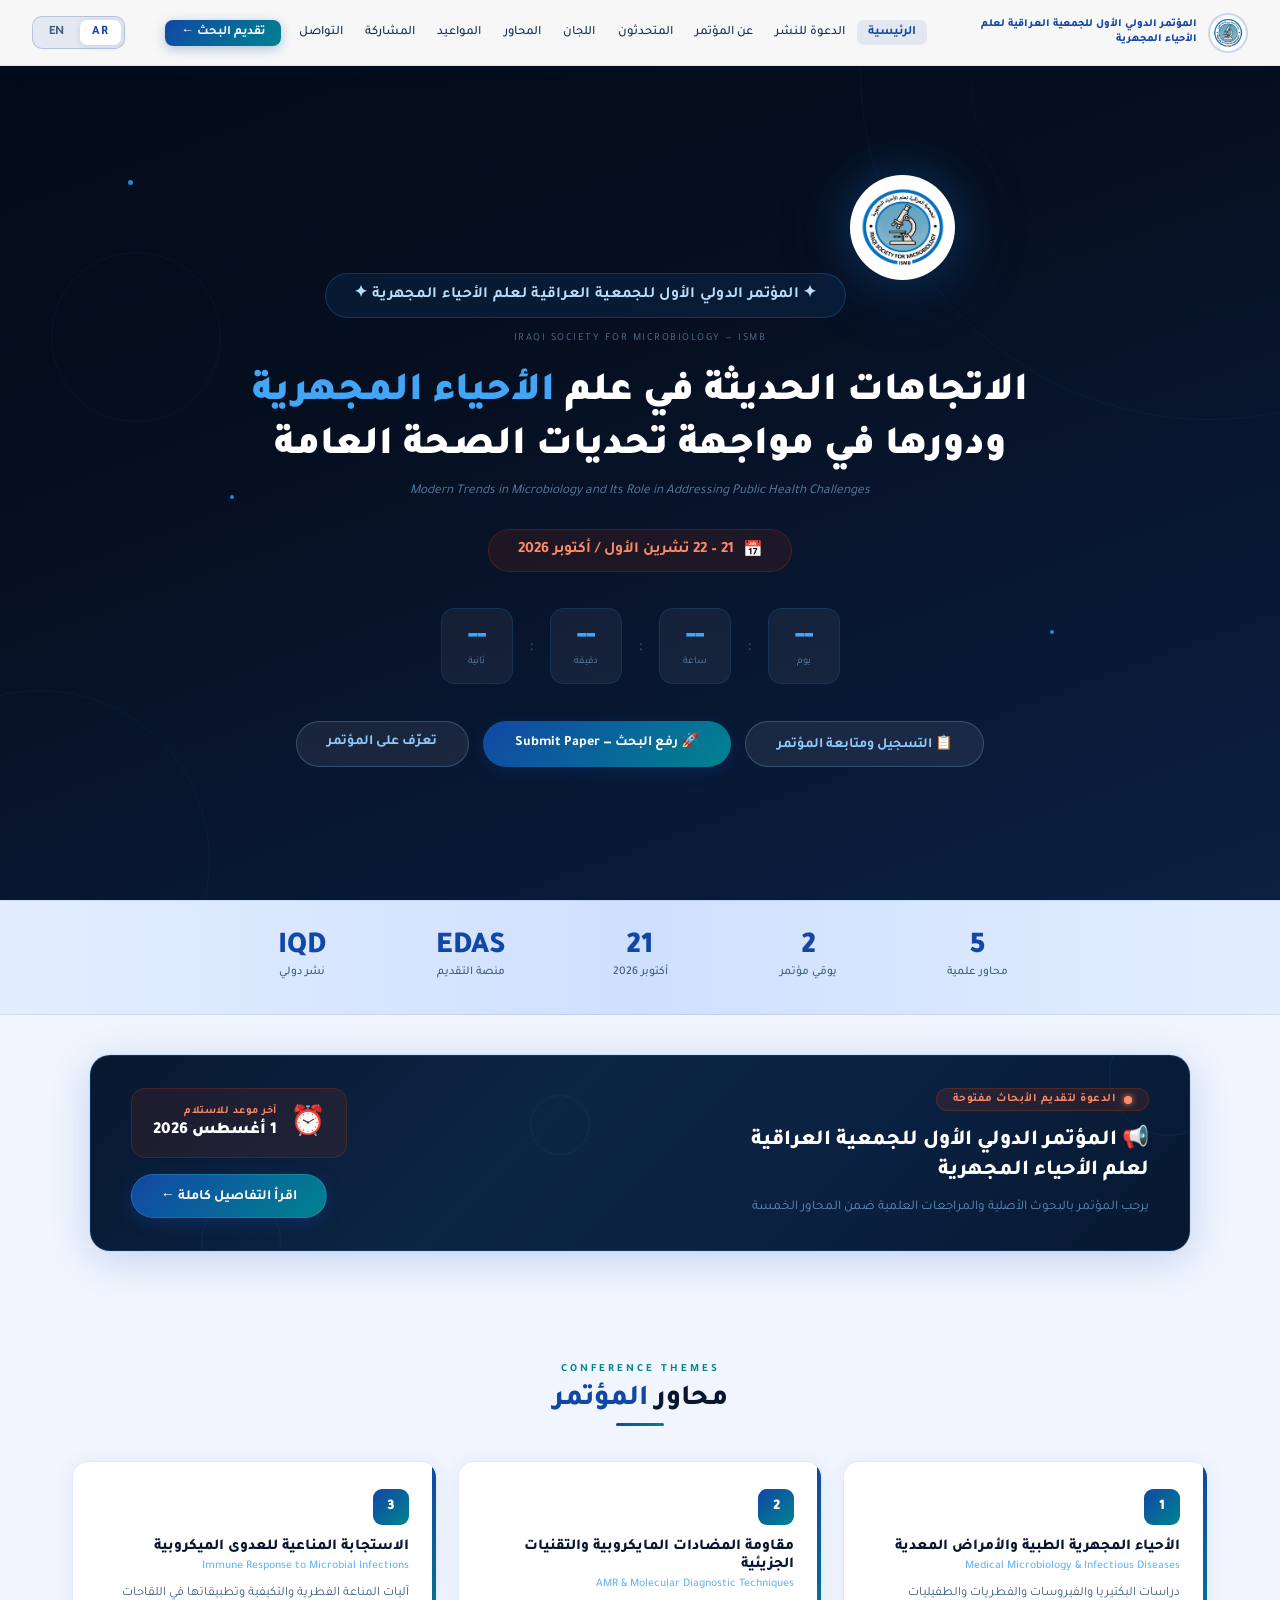
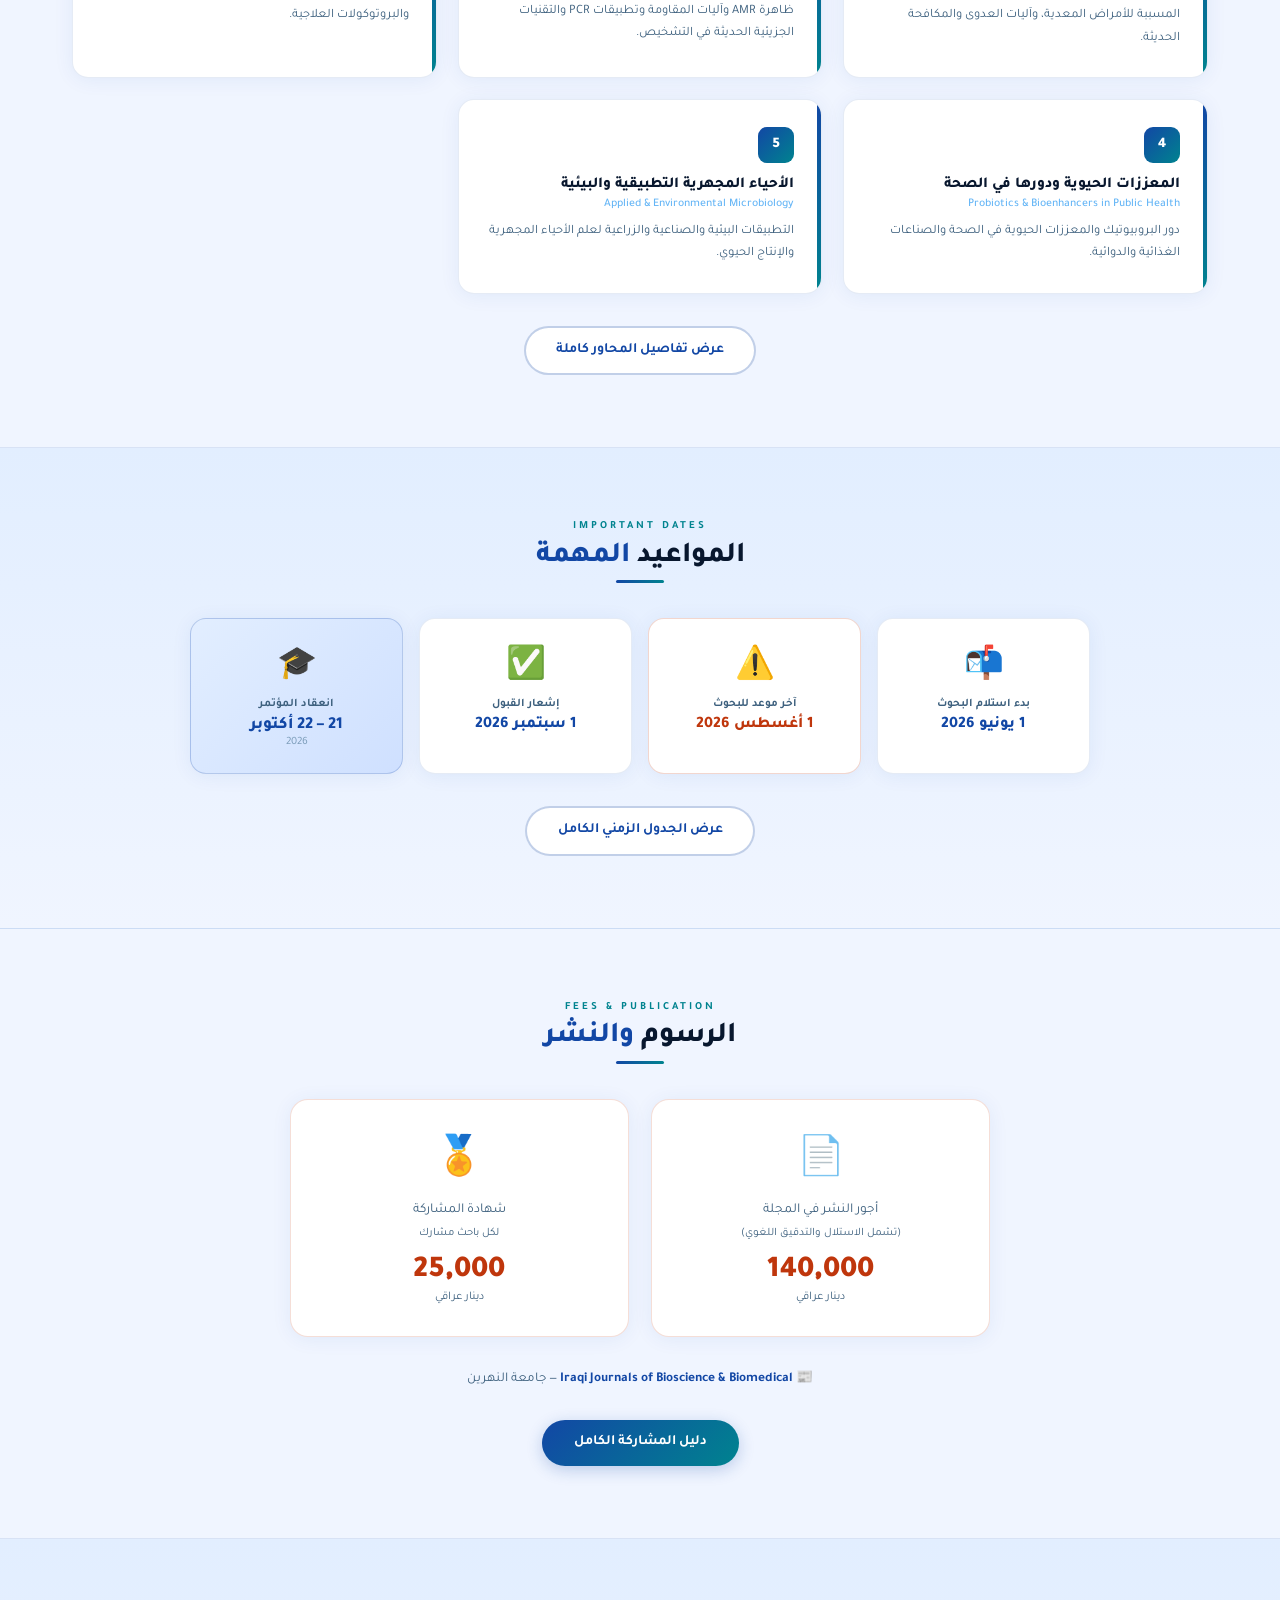
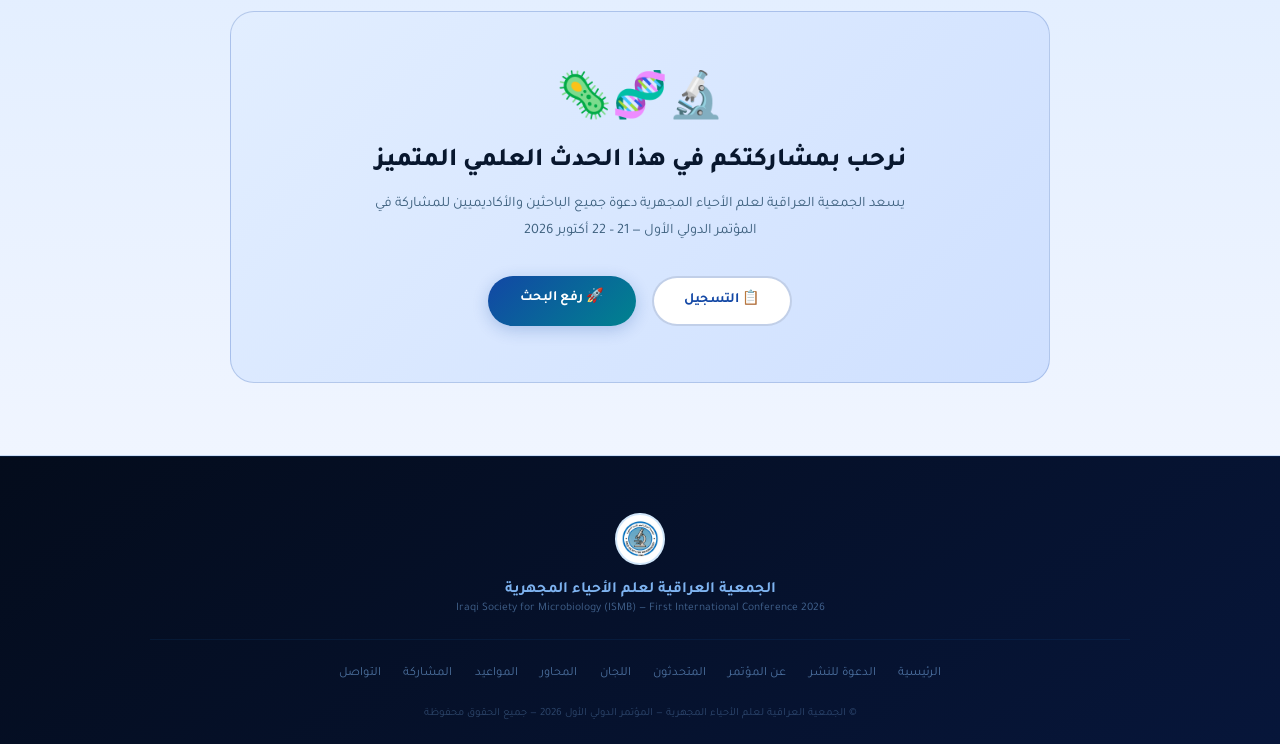
==== commit 74d3d054: "Update index.html" ====
--- a/index.html
+++ b/index.html
@@ -17,6 +17,21 @@
 .hc{position:relative;z-index:2;max-width:860px;width:100%;padding:106px 2rem 4rem;text-align:center;}
 .hbadge{display:inline-block;background:rgba(30,136,229,.11);border:1px solid rgba(30,136,229,.26);padding:.3rem 1.2rem;border-radius:50px;font-size:.78rem;color:#90CAF9;margin-bottom:1.3rem;animation:fu .7s ease both;letter-spacing:1px;}
 .hlogo{width:105px;height:105px;margin:0 auto 1.1rem;border-radius:50%;background:#fff;padding:6px;box-shadow:0 0 50px rgba(30,136,229,.28),0 0 100px rgba(30,136,229,.1);animation:fu .7s ease .1s both;border:3px solid rgba(255,255,255,.9);}
+.hmain-title{
+  display:inline-block;
+  background:rgba(30,136,229,.1);
+  border:1px solid rgba(30,136,229,.28);
+  padding:.55rem 1.8rem;
+  border-radius:50px;
+  font-size:clamp(.78rem,1.4vw,.98rem);
+  font-weight:700;
+  color:#bcdcfb;
+  letter-spacing:.3px;
+  margin-bottom:.9rem;
+  animation:fu .7s ease both;
+  max-width:90%;
+  line-height:1.6;
+}
 .horg{font-size:.95rem;color:#90CAF9;font-weight:700;margin-bottom:.2rem;animation:fu .7s ease .18s both;}
 .horg2{font-size:.67rem;color:rgba(144,202,249,.5);letter-spacing:1.5px;margin-bottom:1.3rem;animation:fu .7s ease .22s both;text-transform:uppercase;}
 .hslogan{font-size:clamp(1.55rem,3.2vw,2.5rem);font-weight:900;color:#fff;line-height:1.35;margin-bottom:.55rem;animation:fu .7s ease .28s both;}
@@ -56,9 +71,11 @@
     <div class="dp" style="width:5px;height:5px;top:82%;left:44%;animation-delay:2.2s;"></div>
   </div>
   <div class="hc">
-    <div class="hbadge">✦ <span data-lang="ar">المؤتمر الدولي الأول</span><span data-lang="en">The First International Conference</span> ✦</div>
     <img src="assets/logo.png" alt="ISMB" class="hlogo">
-    <div class="horg"><span data-lang="ar">الجمعية العراقية لعلم الأحياء المجهرية</span><span data-lang="en">Iraqi Society for Microbiology</span></div>
+    <div class="hmain-title">
+      <span data-lang="ar">✦ المؤتمر الدولي الأول للجمعية العراقية لعلم الأحياء المجهرية ✦</span>
+      <span data-lang="en">✦ The First International Conference of the Iraqi Society for Microbiology ✦</span>
+    </div>
     <div class="horg2">IRAQI SOCIETY FOR MICROBIOLOGY — ISMB</div>
     <h1 class="hslogan">
       <span data-lang="ar">الاتجاهات الحديثة في علم <em>الأحياء المجهرية</em><br>ودورها في مواجهة تحديات الصحة العامة</span>
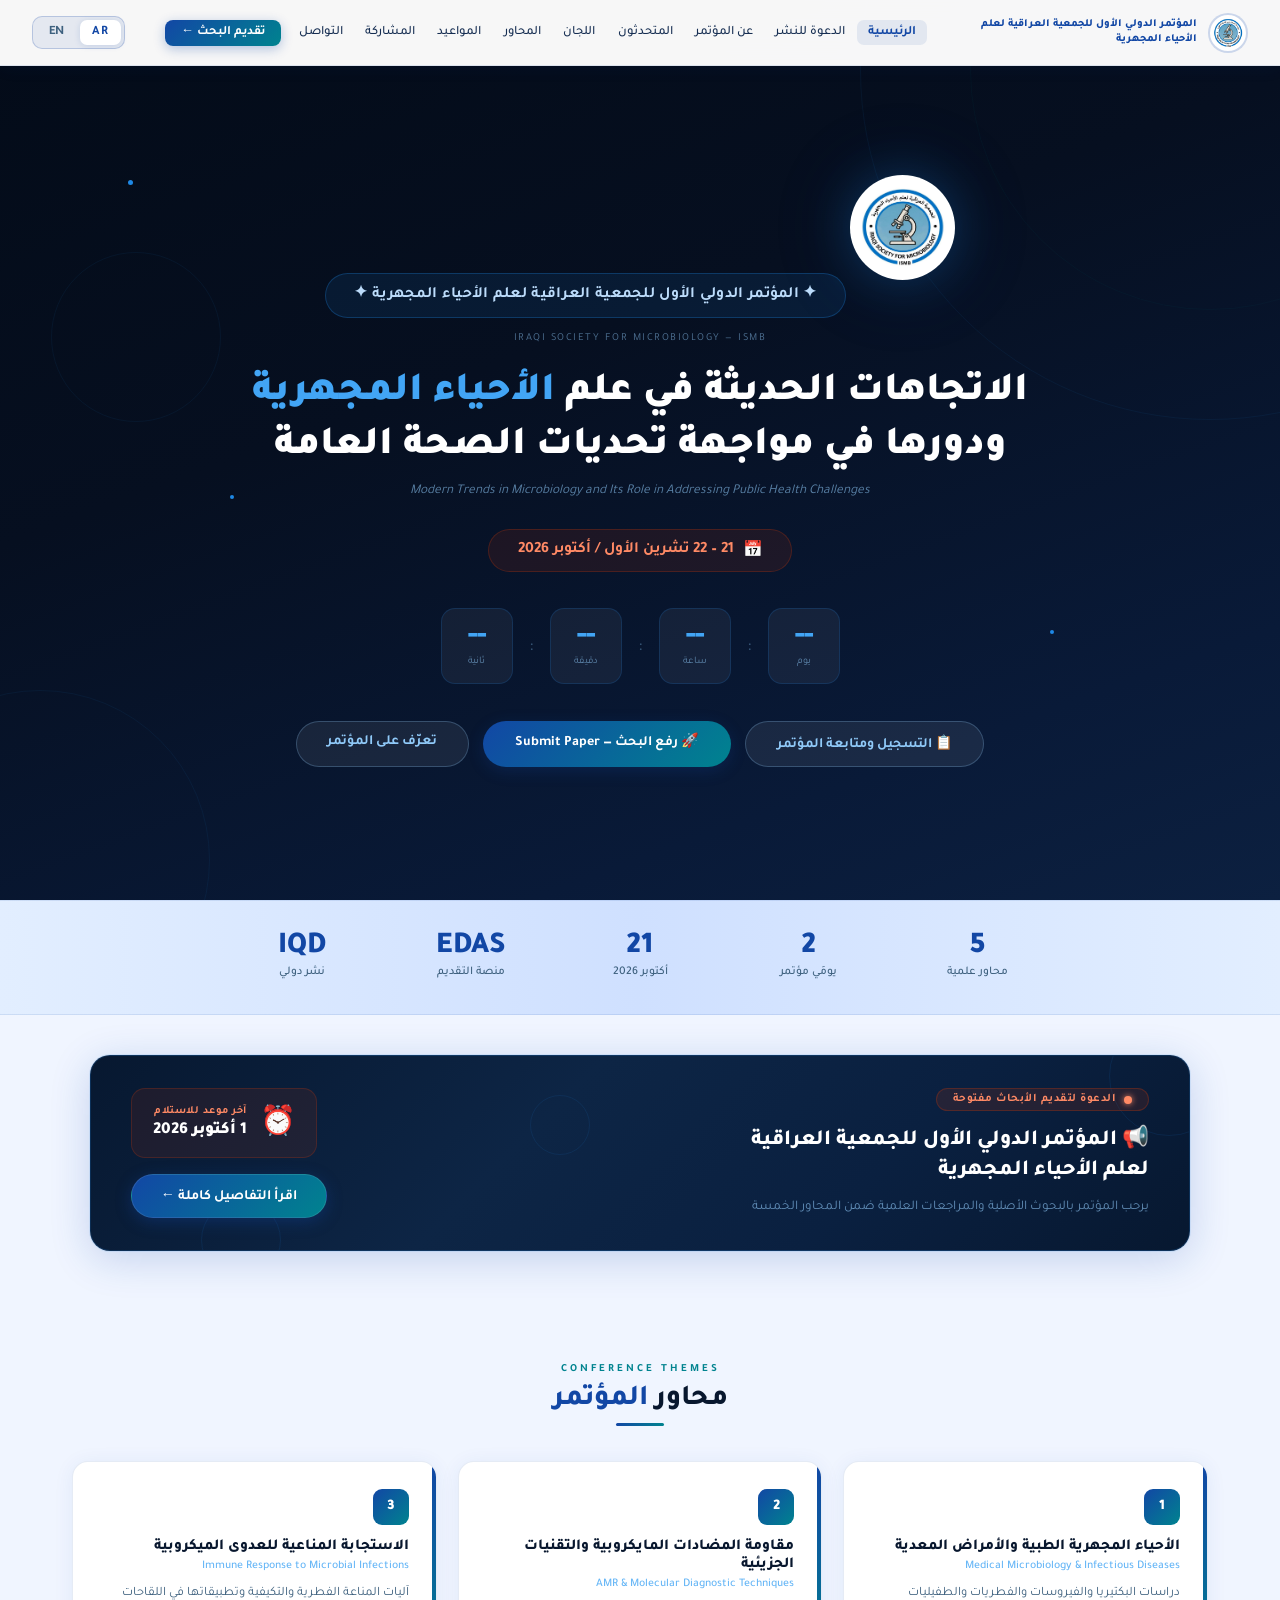
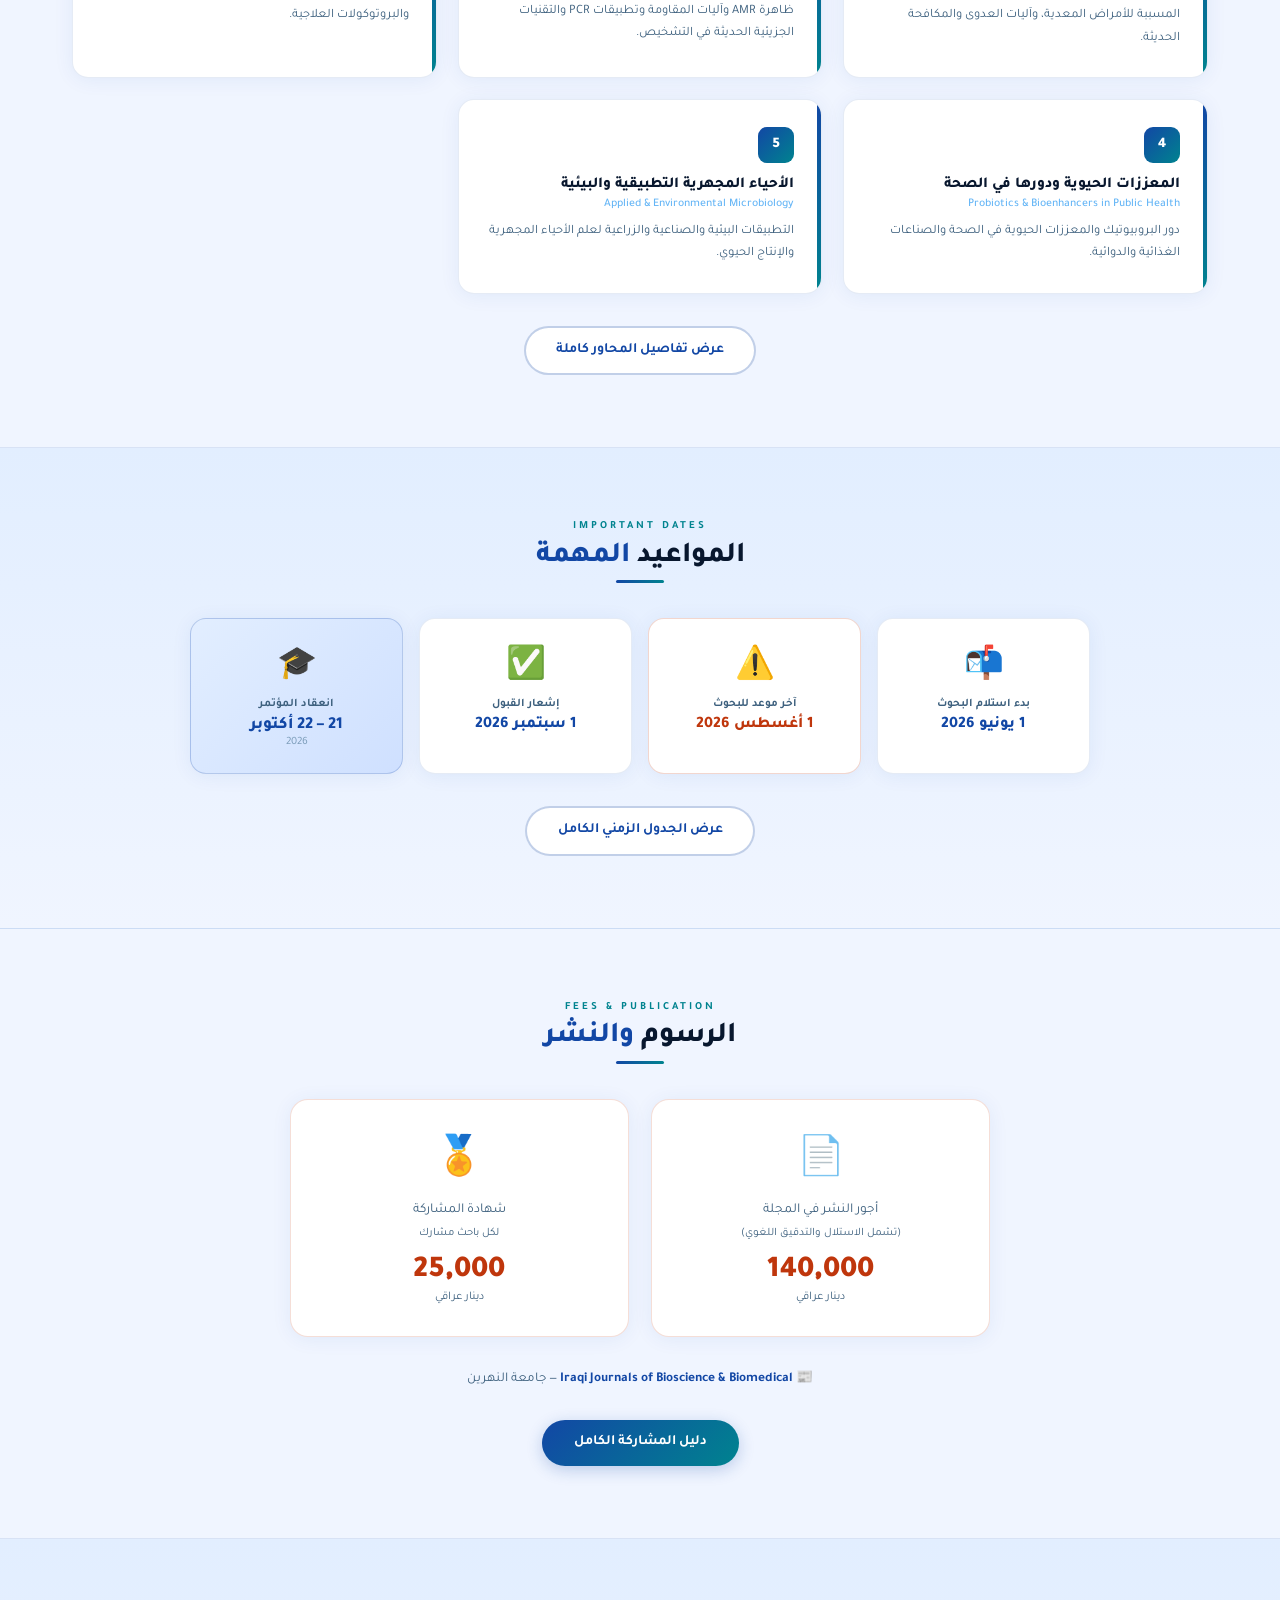
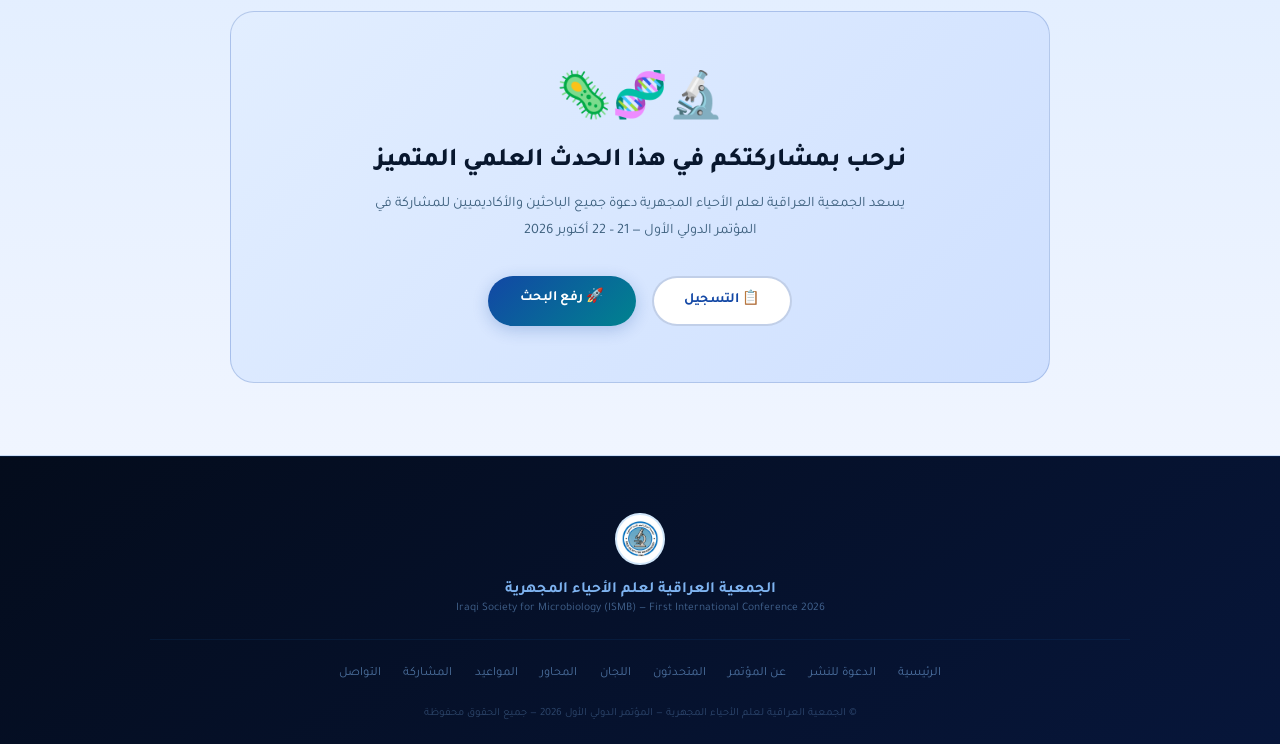
==== commit becd5776: "Update index.html" ====
--- a/index.html
+++ b/index.html
@@ -149,8 +149,8 @@
             <span data-lang="en">Submission Deadline</span>
           </div>
           <div class="cfp-dl-date">
-            <span data-lang="ar">1 أغسطس 2026</span>
-            <span data-lang="en">August 1, 2026</span>
+            <span data-lang="ar">1 أكتوبر 2026</span>
+            <span data-lang="en">October 1, 2026</span>
           </div>
         </div>
       </div>
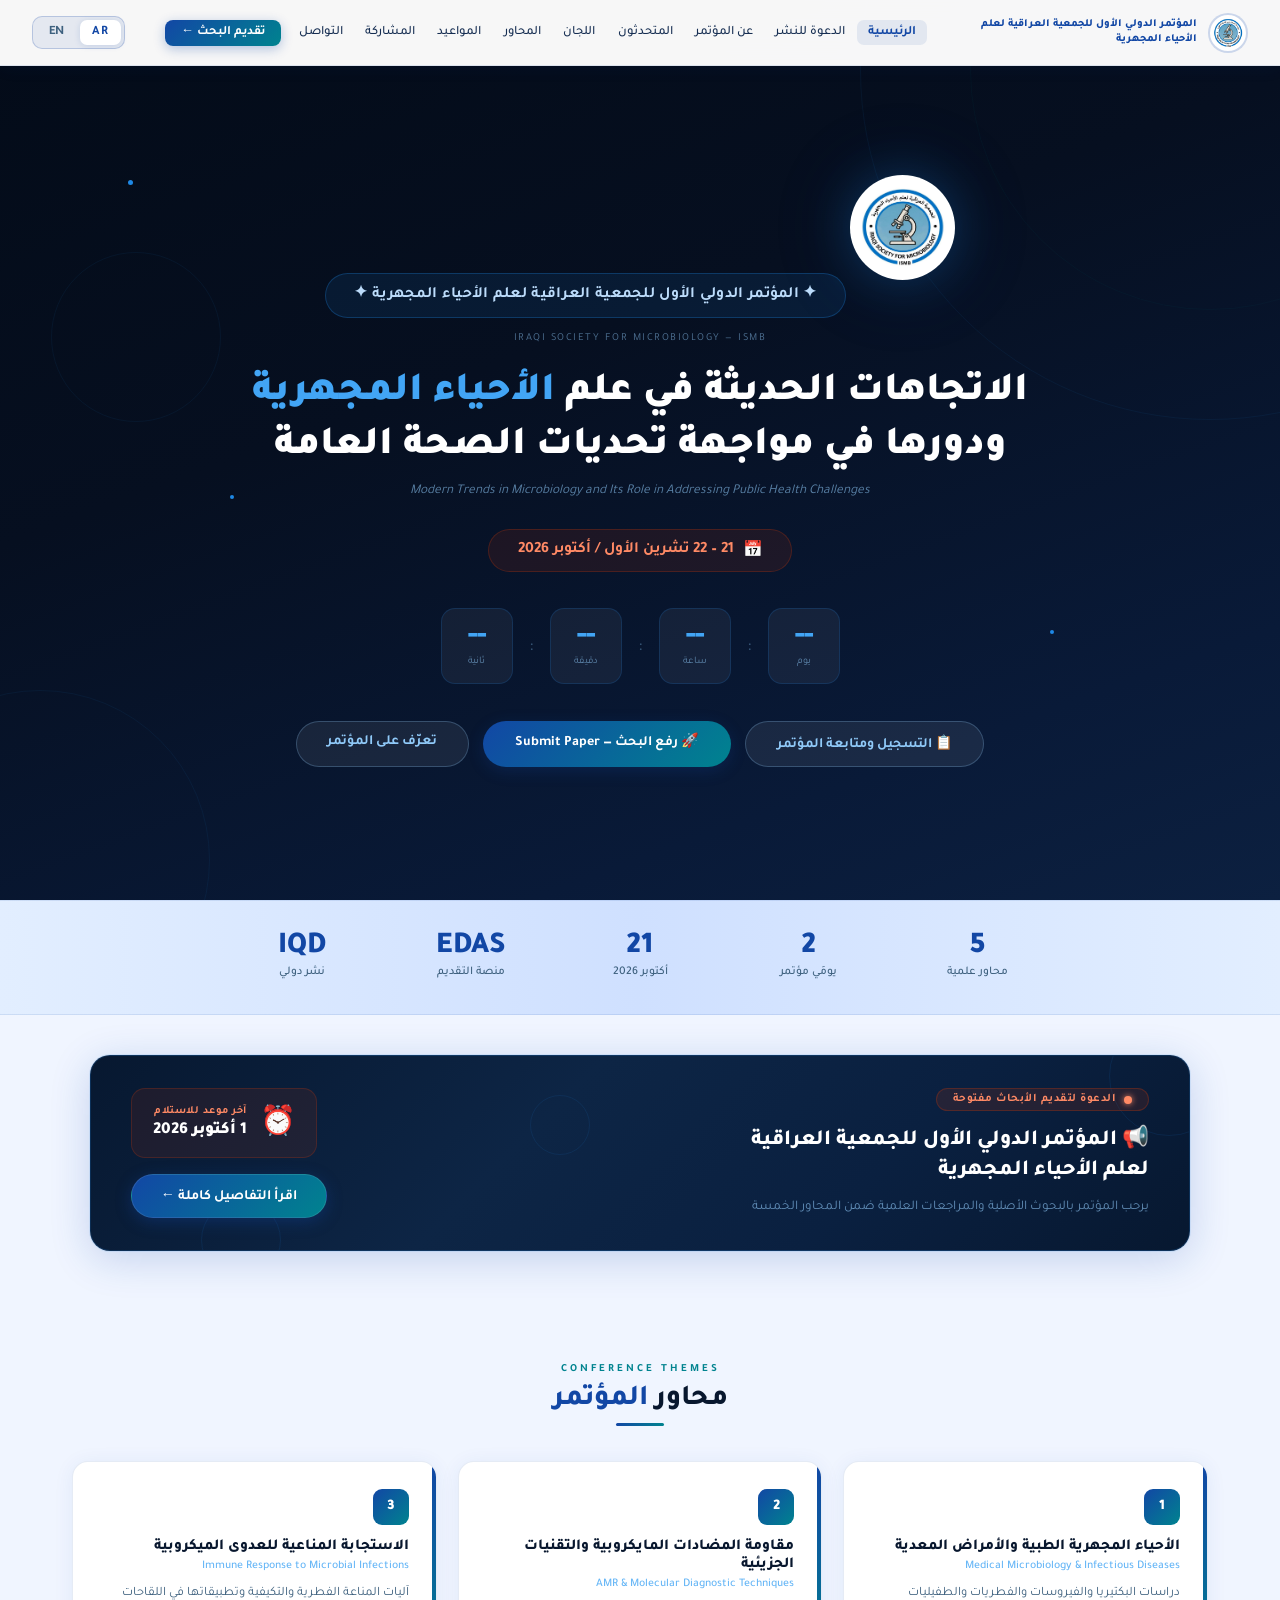
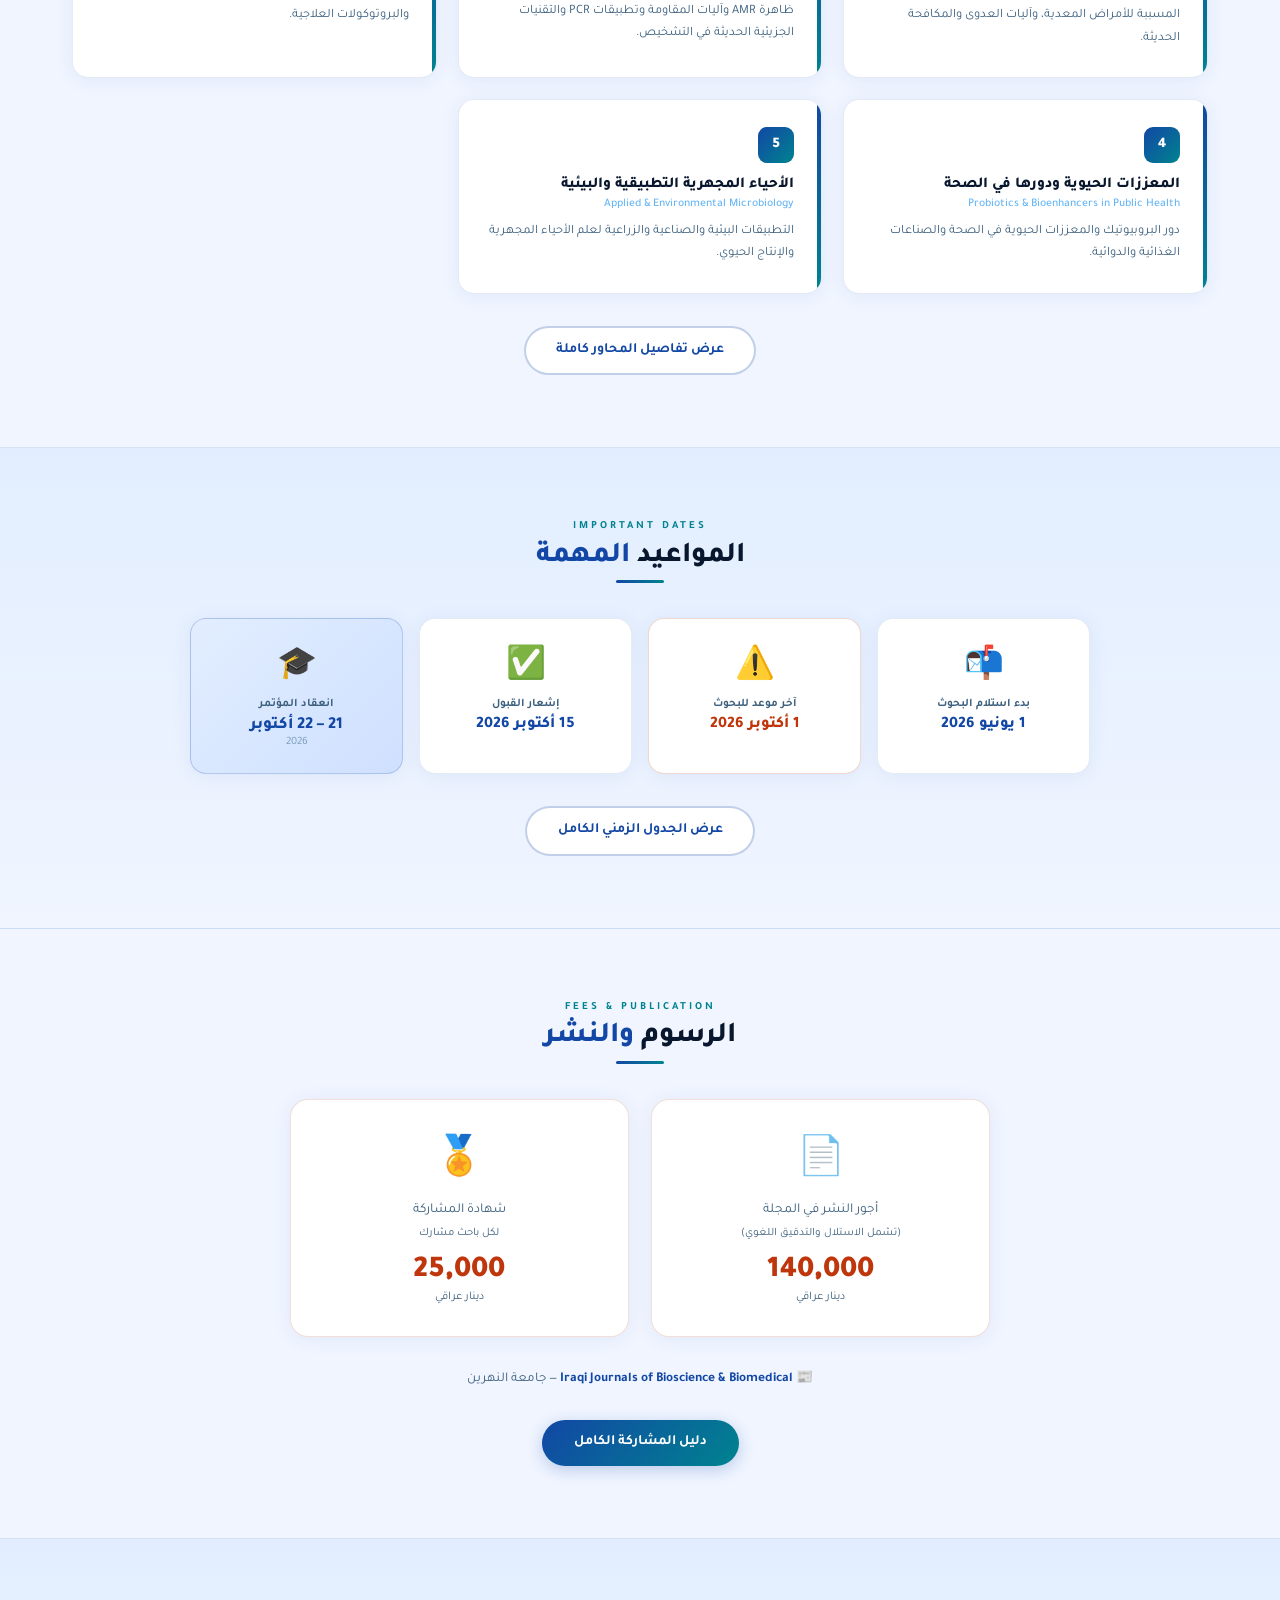
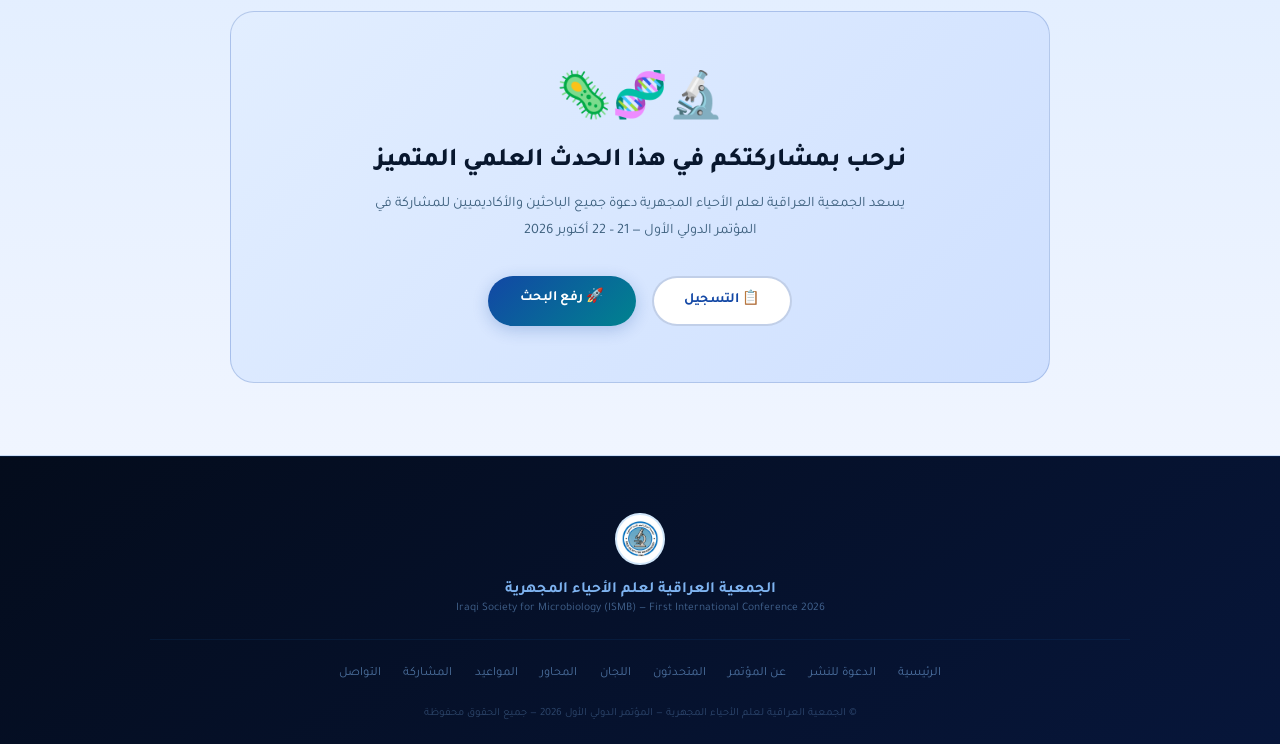
==== commit b35fa21c: "Update index.html" ====
--- a/index.html
+++ b/index.html
@@ -263,8 +263,8 @@
   <div class="section-line"></div>
   <div class="dates-row">
     <div class="date-box"><div style="font-size:2rem;margin-bottom:.7rem;">📬</div><div style="font-size:.72rem;color:var(--muted);margin-bottom:.3rem;font-weight:600;text-transform:uppercase;"><span data-lang="ar">بدء استلام البحوث</span><span data-lang="en">Submission Opens</span></div><div style="font-size:1rem;font-weight:800;color:var(--blue);"><span data-lang="ar">1 يونيو 2026</span><span data-lang="en">June 1, 2026</span></div></div>
-    <div class="date-box" style="border-color:rgba(191,54,12,.2);"><div style="font-size:2rem;margin-bottom:.7rem;">⚠️</div><div style="font-size:.72rem;color:var(--muted);margin-bottom:.3rem;font-weight:600;text-transform:uppercase;"><span data-lang="ar">آخر موعد للبحوث</span><span data-lang="en">Deadline</span></div><div style="font-size:1rem;font-weight:800;color:var(--gold);"><span data-lang="ar">1 أغسطس 2026</span><span data-lang="en">August 1, 2026</span></div></div>
-    <div class="date-box"><div style="font-size:2rem;margin-bottom:.7rem;">✅</div><div style="font-size:.72rem;color:var(--muted);margin-bottom:.3rem;font-weight:600;text-transform:uppercase;"><span data-lang="ar">إشعار القبول</span><span data-lang="en">Acceptance</span></div><div style="font-size:1rem;font-weight:800;color:var(--blue);"><span data-lang="ar">1 سبتمبر 2026</span><span data-lang="en">Sept 1, 2026</span></div></div>
+    <div class="date-box" style="border-color:rgba(191,54,12,.2);"><div style="font-size:2rem;margin-bottom:.7rem;">⚠️</div><div style="font-size:.72rem;color:var(--muted);margin-bottom:.3rem;font-weight:600;text-transform:uppercase;"><span data-lang="ar">آخر موعد للبحوث</span><span data-lang="en">Deadline</span></div><div style="font-size:1rem;font-weight:800;color:var(--gold);"><span data-lang="ar">1 أكتوبر 2026</span><span data-lang="en">October 1, 2026</span></div></div>
+    <div class="date-box"><div style="font-size:2rem;margin-bottom:.7rem;">✅</div><div style="font-size:.72rem;color:var(--muted);margin-bottom:.3rem;font-weight:600;text-transform:uppercase;"><span data-lang="ar">إشعار القبول</span><span data-lang="en">Acceptance</span></div><div style="font-size:1rem;font-weight:800;color:var(--blue);"><span data-lang="ar">15 أكتوبر 2026</span><span data-lang="en">October 15, 2026</span></div></div>
     <div class="date-box" style="background:linear-gradient(135deg,var(--bg2),var(--bg3));border-color:var(--border2);"><div style="font-size:2rem;margin-bottom:.7rem;">🎓</div><div style="font-size:.72rem;color:var(--muted);margin-bottom:.3rem;font-weight:600;text-transform:uppercase;"><span data-lang="ar">انعقاد المؤتمر</span><span data-lang="en">Conference</span></div><div style="font-size:1.05rem;font-weight:800;color:var(--blue);"><span data-lang="ar">21 – 22 أكتوبر</span><span data-lang="en">Oct 21 – 22</span></div><div style="font-size:.7rem;color:var(--light-muted);">2026</div></div>
   </div>
   <div style="text-align:center;margin-top:2rem;"><a href="dates.html" class="btn btn-secondary"><span data-lang="ar">عرض الجدول الزمني الكامل</span><span data-lang="en">View Full Timeline</span></a></div>
